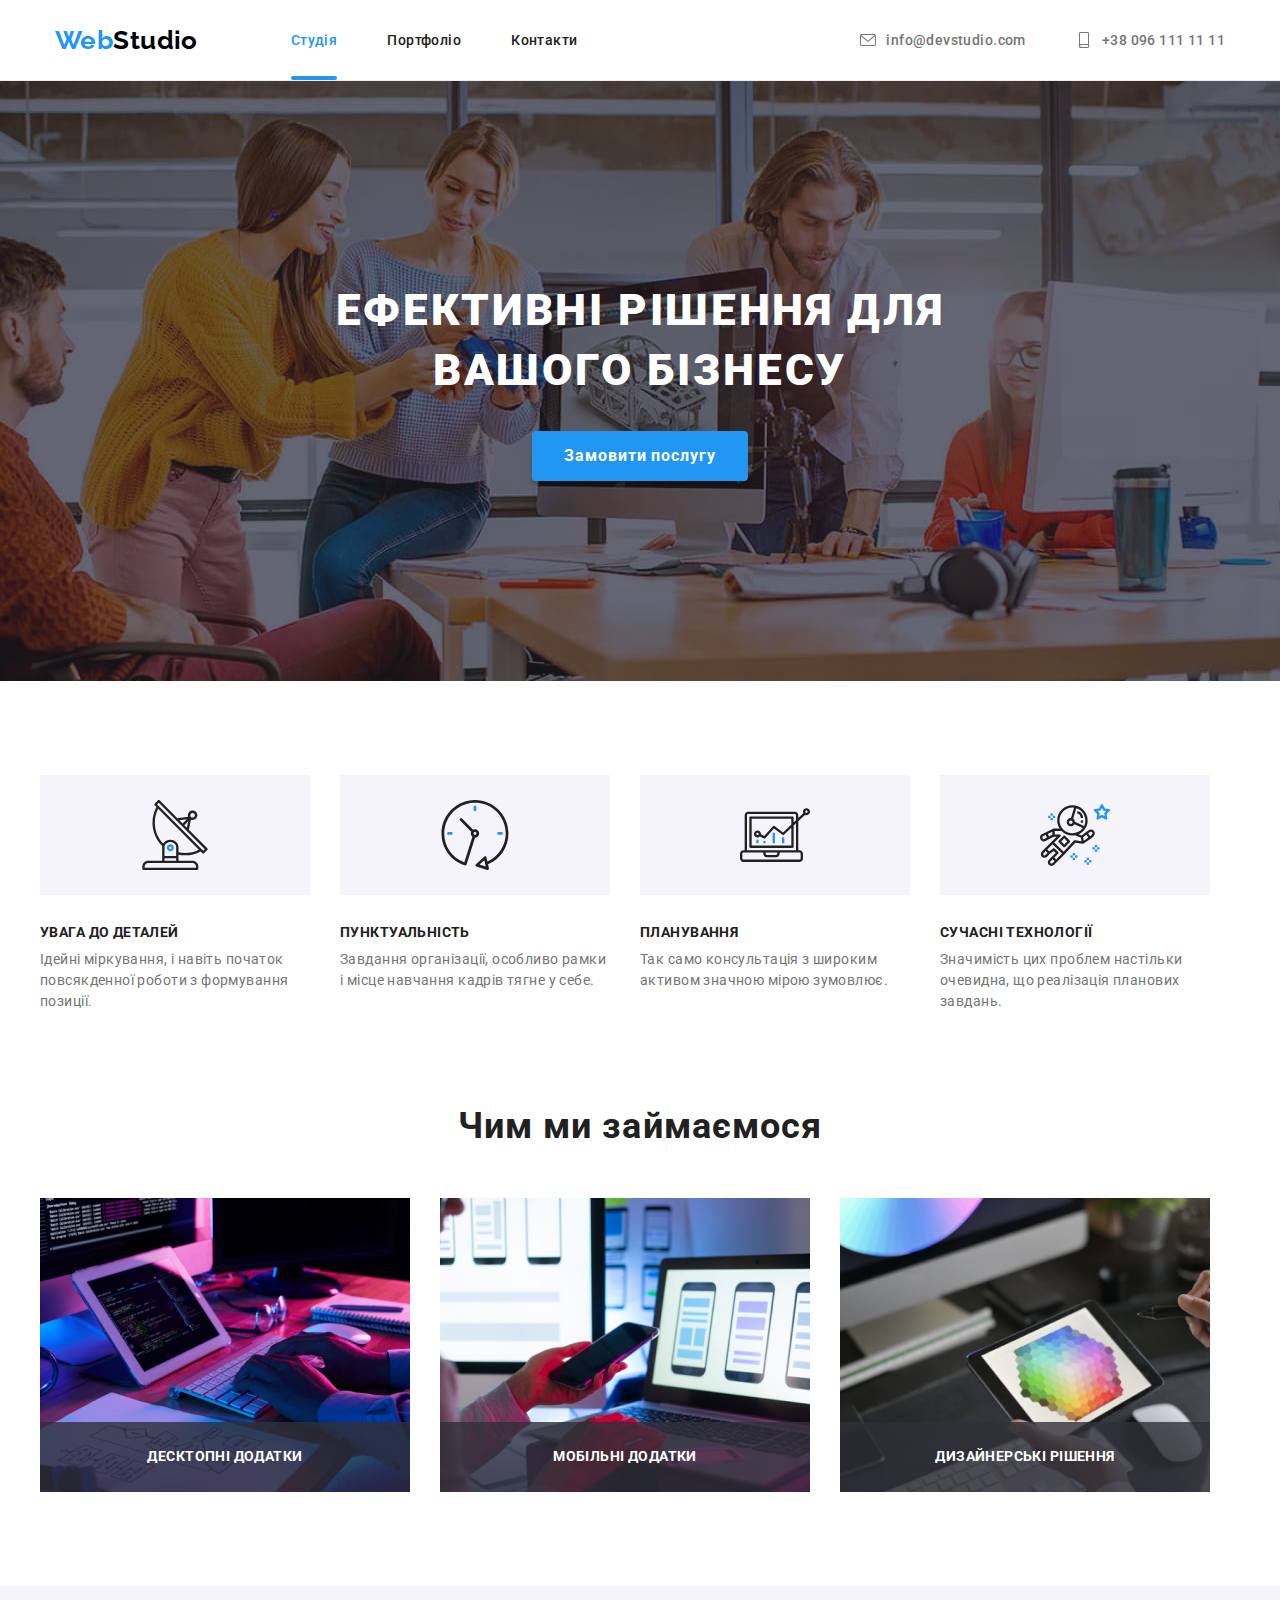
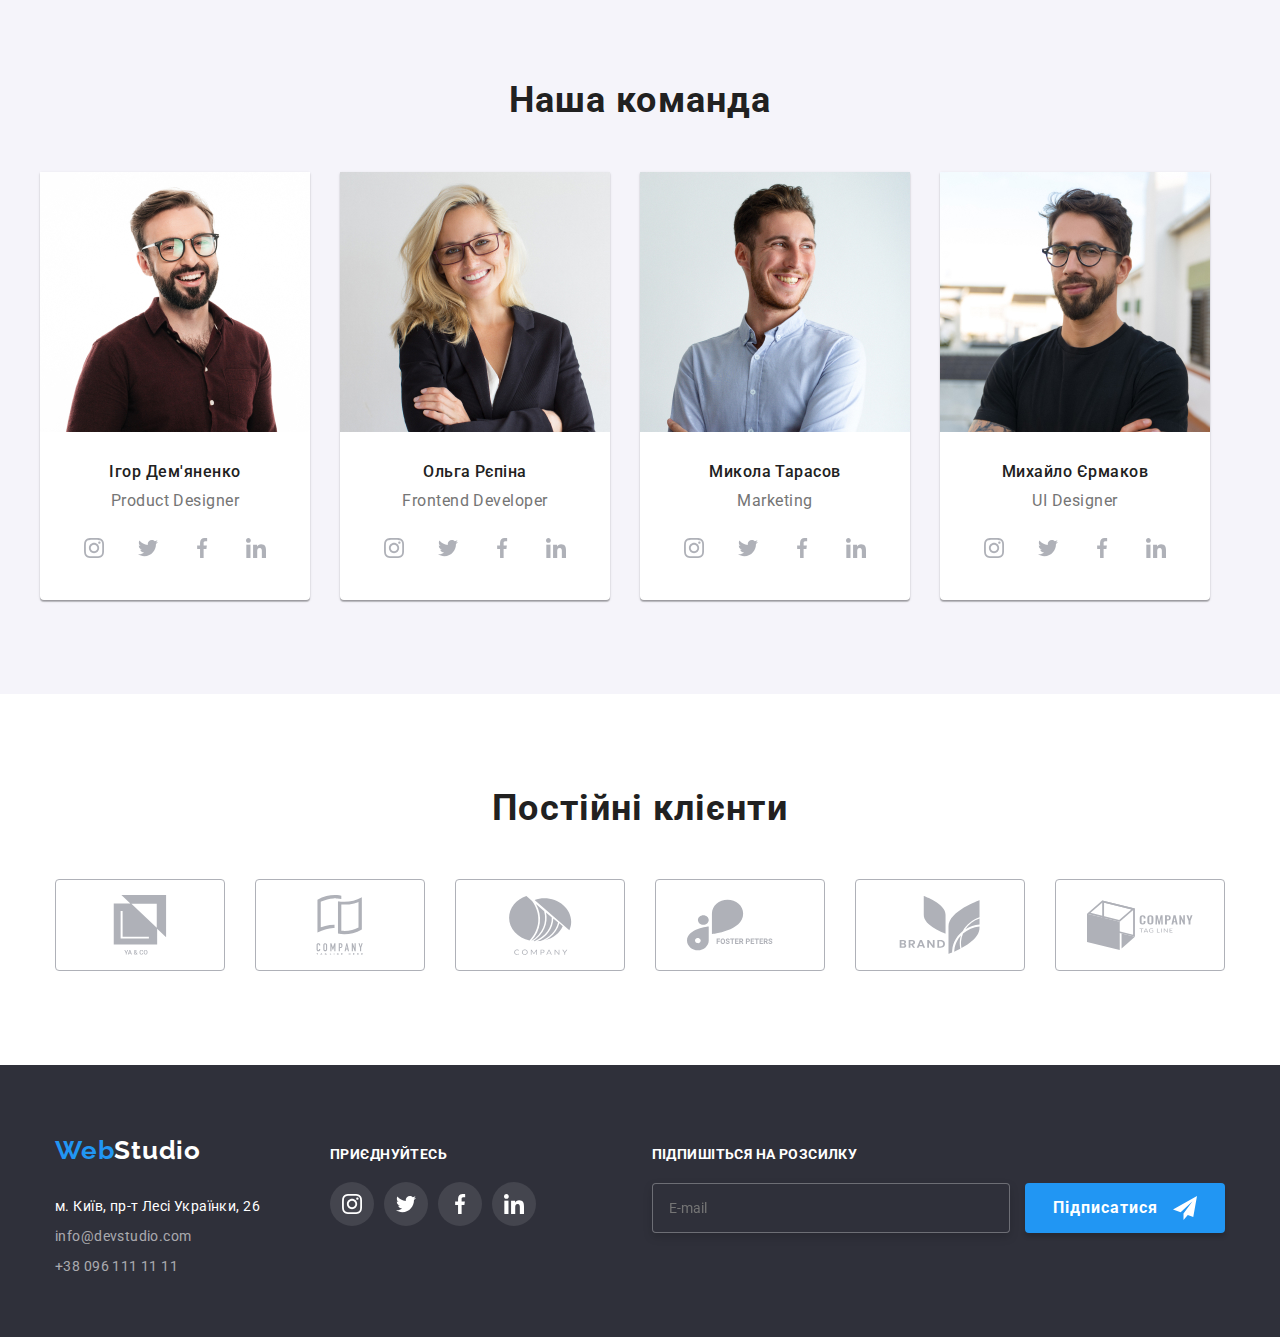
==== index.html @ 4674c3f7 "title for modal form is added" ====
<!DOCTYPE html>
<html lang="uk">
<head>
    <meta charset="UTF-8">
    <meta http-equiv="X-UA-Compatible" content="IE=edge">
    <meta name="viewport" content="width=device-width, initial-scale=1.0">
    <title>WebStudio home page</title>
    <link
        href="https://fonts.googleapis.com/css2?family=Raleway:wght@700&family=Roboto:wght@400;500;700;900&display=swap"
        rel="stylesheet">
    <link rel="stylesheet"
        href="https://cdnjs.cloudflare.com/ajax/libs/modern-normalize/1.0.0/modern-normalize.min.css">
    <link rel="stylesheet" href="./css/styles.css">
</head>

<body>
    <!-- Header section -->
    <header>
        <div class="container nav-main">
            <nav class="nav-main">
                <a href="./index.html" target="_self" class="header-logo-link"><span class="blue">Web</span>Studio</a>
                <ul class="lists nav-main">
                    <li class="header-list"><a href="./index.html" target="_self" class="header-link current">Студія</a></li>
                    <li class="header-list"><a href="./portfolio.html" target="_self" class="header-link">Портфоліо</a></li>
                    <li class="header-list"><a href="/" class="header-link">Контакти</a></li>
                </ul>
            </nav>
            <ul class="lists nav-main contacts">
                <li class="header-list">
                    <a href="mailto:info@devstudio.com" class="header-contact-link mail">
                        <svg class="icon-envelope" width="20" height="20">
                            <use href="./image/icons.svg#icon-envelope"></use>
                        </svg>
                        info@devstudio.com
                    </a>
                </li>
                <li class="header-list">
                    <a href="tel:+380961111111" class="header-contact-link tel">
                        <svg class="icon-phone" width="20" height="20">
                            <use href="./image/icons.svg#icon-smartphone"></use>
                        </svg>
                        +38 096 111 11 11
                    </a>
                </li>
            </ul>
        </div>
    </header>
        <!-- Main section -->
        <main>
            <!-- Hero section-->
            <section class="hero">
                <div class="hero-block container centered">
                    <h1 class="hero-title">Ефективні рішення для<br> вашого бізнесу</h1>
                    <button type="button" class="hero-button" data-modal-open>Замовити послугу</button>
                </div>
            </section>
            
            <!--Advantages section-->
            <section class="advantages section">
                <h2 class="visually-hidden">Переваги</h2> <!-- логічний заголовок -->
                <ul class="lists flexbox container">
                    <li class="adv-list">
                        <div class="adv-bg">
                            <svg class="icon" width="70" height="70">
                                <use href="./image/icons.svg#icon-antenna"></use>
                            </svg>
                        </div>
                        <h3 class="adv-title">УВАГА ДО ДЕТАЛЕЙ</h3>
                        <p class="adv-details">Ідейні міркування, і навіть початок повсякденної роботи з формування позиції.
                        </p>
                    </li>
                    <li class="adv-list">
                        <div class="adv-bg">
                            <svg class="icon" width="70" height="70">
                                <use href="./image/icons.svg#icon-clock"></use>
                            </svg>
                        </div>
                        <h3 class="adv-title">ПУНКТУАЛЬНІСТЬ</h3>
                        <p class="adv-details">Завдання організації, особливо рамки і місце навчання кадрів тягне у себе.</p>
                    </li>
                    <li class="adv-list">
                        <div class="adv-bg">
                            <svg class="icon" width="70" height="70">
                                <use href="./image/icons.svg#icon-diagram"></use>
                            </svg>
                        </div>
                        <h3 class="adv-title">ПЛАНУВАННЯ</h3>
                        <p class="adv-details">Так само консультація з широким активом значною мірою зумовлює.</p>
                    </li>
                    <li class="adv-list">
                        <div class="adv-bg">
                            <svg class="icon" width="70" height="70">
                                <use href="./image/icons.svg#icon-astronaut"></use>
                            </svg>
                        </div>
                        <h3 class="adv-title">СУЧАСНІ ТЕХНОЛОГІЇ</h3>
                        <p class="adv-details">Значимість цих проблем настільки очевидна, що реалізація планових завдань.
                        </p>
                    </li>
                </ul>
            </section>

            <!-- Wokring profiles -->
            <section class="working-block centered">
                <h2 class="topic">Чим ми займаємося</h2>
                <ul class="lists flexbox container">
                    <li class="item">
                        <div class="thumb">
                            <img src="./image/box1.jpg" alt="tablet" width="370">
                            <p>Десктопні додатки</p>
                        </div>
                    </li>
                    <li class="item">
                        <div class="thumb">
                            <img src="./image/box2.jpg" alt="mobile" width="370">
                            <p>Мобільні додатки</p>
                        </div>
                    </li>
                    <li class="item">
                        <div class="thumb">
                            <img src="./image/box3.jpg" alt="desktop" width="370">
                            <p>Дизайнерські рішення</p>
                        </div>
                    </li>
                </ul>
            </section>

            <!-- Team Section -->
            <section class="team-block section centered">
                <h2 class="topic">Наша команда</h2>

                <ul class="lists flexbox container">
                    <li class="item team">
                        <img src="./image/team-member1.jpg" alt="Ihor Demianenko profile" width="270">
                        <div class="details">
                            <h3 class="team-block-title">Ігор Дем'яненко</h3>
                            <p class="team-block-details">Product Designer</p>
                            <ul class="lists icons-social">
                                <li class="social-item">
                                    <a href="#" class="social-link">
                                        <svg class="social-logo" width="20" height="20">
                                            <use href="./image/icons.svg#icon-instagram"></use>
                                        </svg>
                                    </a>
                                </li>
                                <li class="social-item">
                                    <a href="" class="social-link">
                                        <svg class="social-logo" width="20" height="20">
                                            <use href="./image/icons.svg#icon-twitter"></use>
                                        </svg>
                                    </a>
                                </li>
                                <li class="social-item">
                                    <a href="" class="social-link">
                                        <svg class="social-logo" width="20" height="20">
                                            <use href="./image/icons.svg#icon-facebook"></use>
                                        </svg>
                                    </a>
                                </li>
                                <li class="social-item">
                                    <a href="" class="social-link">
                                        <svg class="social-logo" width="20" height="20">
                                            <use href="./image/icons.svg#icon-linkedin"></use>
                                        </svg>
                                    </a>
                                </li>
                            </ul>
                        </div>
                    </li>
                    <li class="item team">
                        <img src="./image/team-member2.jpg" alt="Olga Repina profile" width="270">
                        <div class="details">
                            <h3 class="team-block-title">Ольга Рєпіна</h3>
                            <p class="team-block-details">Frontend Developer</p>
                            <ul class="lists icons-social">
                                <li class="social-item">
                                    <a href="#" class="social-link">
                                        <svg class="social-logo" width="20" height="20">
                                            <use href="./image/icons.svg#icon-instagram"></use>
                                        </svg>
                                    </a>
                                </li>
                                <li class="social-item">
                                    <a href="" class="social-link">
                                        <svg class="social-logo" width="20" height="20">
                                            <use href="./image/icons.svg#icon-twitter"></use>
                                        </svg>
                                    </a>
                                </li>
                                <li class="social-item">
                                    <a href="" class="social-link">
                                        <svg class="social-logo" width="20" height="20">
                                            <use href="./image/icons.svg#icon-facebook"></use>
                                        </svg>
                                    </a>
                                </li>
                                <li class="social-item">
                                    <a href="" class="social-link">
                                        <svg class="social-logo" width="20" height="20">
                                            <use href="./image/icons.svg#icon-linkedin"></use>
                                        </svg>
                                    </a>
                                </li>
                            </ul>
                        </div>
                    </li>
                    <li class="item team">
                        <img src="./image/team-member3.jpg" alt="Mykola Tarasov profile" width="270">
                        <div class="details">
                            <h3 class="team-block-title">Микола Тарасов</h3>
                            <p class="team-block-details">Marketing</p>
                            <ul class="lists icons-social">
                                <li class="social-item">
                                    <a href="#" class="social-link">
                                        <svg class="social-logo" width="20" height="20">
                                            <use href="./image/icons.svg#icon-instagram"></use>
                                        </svg>
                                    </a>
                                </li>
                                <li class="social-item">
                                    <a href="" class="social-link">
                                        <svg class="social-logo" width="20" height="20">
                                            <use href="./image/icons.svg#icon-twitter"></use>
                                        </svg>
                                    </a>
                                </li>
                                <li class="social-item">
                                    <a href="" class="social-link">
                                        <svg class="social-logo" width="20" height="20">
                                            <use href="./image/icons.svg#icon-facebook"></use>
                                        </svg>
                                    </a>
                                </li>
                                <li class="social-item">
                                    <a href="" class="social-link">
                                        <svg class="social-logo" width="20" height="20">
                                            <use href="./image/icons.svg#icon-linkedin"></use>
                                        </svg>
                                    </a>
                                </li>
                            </ul>
                        </div>
                    </li>
                    <li class="item team">
                        <img src="./image/team-member4.jpg" alt="Nykhaylo Ermakov profile" width="270">
                        <div class="details">
                            <h3 class="team-block-title">Михайло Єрмаков</h3>
                            <p class="team-block-details">UI Designer</p>
                            <ul class="lists icons-social">
                                <li class="social-item">
                                    <a href="#" class="social-link">
                                        <svg class="social-logo" width="20" height="20">
                                            <use href="./image/icons.svg#icon-instagram"></use>
                                        </svg>
                                    </a>
                                </li>
                                <li class="social-item">
                                    <a href="" class="social-link">
                                        <svg class="social-logo" width="20" height="20">
                                            <use href="./image/icons.svg#icon-twitter"></use>
                                        </svg>
                                    </a>
                                </li>
                                <li class="social-item">
                                    <a href="" class="social-link">
                                        <svg class="social-logo" width="20" height="20">
                                            <use href="./image/icons.svg#icon-facebook"></use>
                                        </svg>
                                    </a>
                                </li>
                                <li class="social-item">
                                    <a href="" class="social-link">
                                        <svg class="social-logo" width="20" height="20">
                                            <use href="./image/icons.svg#icon-linkedin"></use>
                                        </svg>
                                    </a>
                                </li>
                            </ul>
                        </div>
                    </li>
                </ul>
            </section>
            <!-- Works section -->
            <section class="works centered section">
                <div class="container">
                    <h2 class="topic">Постійні клієнти</h2>
                    <ul class="lists flexbox">
                        <li class="works-item">
                            <a href="" class="works-link">
                                <svg class="company-logo" width="106" height="60">
                                    <use href="./image/icons.svg#icon-group"></use>
                                </svg>
                            </a>
                        </li>
                        <li class="works-item">
                            <a href="" class="works-link">
                                <svg class="company-logo" width="106" height="60">
                                    <use href="./image/icons.svg#icon-group1"></use>
                                </svg>
                            </a>
                        </li>
                        <li class="works-item">
                            <a href="" class="works-link">
                                <svg class="company-logo" width="106" height="60">
                                    <use href="./image/icons.svg#icon-group2"></use>
                                </svg>
                            </a>
                        </li>
                        <li class="works-item">
                            <a href="" class="works-link">
                                <svg class="company-logo" width="106" height="60">
                                    <use href="./image/icons.svg#icon-group3"></use>
                                </svg>
                            </a>
                        </li>
                        <li class="works-item">
                            <a href="" class="works-link">
                                <svg class="company-logo" width="106" height="60">
                                    <use href="./image/icons.svg#icon-group4"></use>
                                </svg>
                            </a>
                        </li>
                        <li class="works-item">
                            <a href="" class="works-link">
                                <svg class="company-logo" width="106" height="60">
                                    <use href="./image/icons.svg#icon-group5"></use>
                                </svg>
                            </a>
                        </li>
                    </ul>
                </div>
            </section>
        </main>
    <!-- Footer Section -->
    <footer class="footer">
        <div class="footer-all flexbox container">
            <div class="footer-block">
                <a href="./index.html" target="_self" class="footer-logo-link"><span class="blue">Web</span>Studio</a>
                <address>
                    <p class="company-address">м. Київ, пр-т Лесі Українки, 26</p>
                    <ul class="footer-lists">
                        <li class="footer-contact-list"><a href="mailto:info@devstudio.com"
                                class="footer-contact-link">info@devstudio.com</a></li>
                        <li class="footer-contact-list"><a href="tel:+380961111111" class="footer-contact-link">+38 096 111
                                11 11</a>
                        </li>
                    </ul>
                </address>
            </div>
            <div class="join">
                <p class="join-us">Приєднуйтесь</p>
                <ul class="join-us-list icons-social">
                    <li class="social-item">
                        <a href="#" class="social-link">
                            <svg class="join-us-logo" width="20" height="20">
                                <use href="./image/icons.svg#icon-instagram"></use>
                            </svg>
                        </a>
                    </li>
                    <li class="social-item">
                        <a href="" class="social-link">
                            <svg class="join-us-logo" width="20" height="20">
                                <use href="./image/icons.svg#icon-twitter"></use>
                            </svg>
                        </a>
                    </li>
                    <li class="social-item">
                        <a href="" class="social-link">
                            <svg class="join-us-logo" width="20" height="20">
                                <use href="./image/icons.svg#icon-facebook"></use>
                            </svg>
                        </a>
                    </li>
                    <li class="social-item">
                        <a href="" class="social-link">
                            <svg class="join-us-logo" width="20" height="20">
                                <use href="./image/icons.svg#icon-linkedin"></use>
                            </svg>
                        </a>
                    </li>
                </ul>
            </div>
            <div class="subscribe">
                <form>
                    <label for="email" class="subscribe-title">Підпишіться на розсилку</label>
                    <input type="email" name="email" id="email" placeholder="E-mail">
                    <button class="subscribe-button" type="submit">
                        Підписатися
                        <svg height="24" width="24">
                            <use href="./image/icons.svg#icon-send"></use>
                        </svg>
                    </button>
                </form>
            </div>
        </div>
    </footer>
    <div class="backdrop is-hidden" data-modal>
        <div class="modal">
            <button class="modal-close" data-modal-close>
                <svg width="11" height="11">
                    <use href="./image/icons.svg#icon-close"></use>
                </svg>
            </button>
            <div class="modal-content">
                <b>Залиште свої дані, ми вам передзвонимо</b>   
                <form class="modal-form">
                    <div class="contacts-field">
                        <label class="label-field" for="name">Ім'я</label>
                        <input class="contacts-input" type="text" name="name" id="name">
                        <svg class="contacts-icon" width="12" height="12">
                            <use href="./image/icons.svg#icon-person"></use>
                        </svg>
                    </div>
                    <div class="contacts-field">
                        <label class="label-field" for="tel">Телефон</label>
                        <input class="contacts-input" type="tel" name="tel" id="tel">
                        <svg class="contacts-icon" width="13" height="13">
                            <use href="./image/icons.svg#icon-tel"></use>
                        </svg>
                    </div>
                    <div class="contacts-field">
                        <label class="label-field" for="e-mail">E-mail</label>
                        <input class="contacts-input" type="email" name="email" id="e-mail">
                        <svg class="contacts-icon" width="15" height="12">
                            <use href="./image/icons.svg#icon-email"></use>
                        </svg>
                    </div>
                    <label for="textfield">Коментар</label>
                    <textarea class="for-comments" name="contacts" id="textfield" rows="5" placeholder="Введіть текст"></textarea>
                    
                    <div class="policy">
                        <label class="checkbox">
                            <input class="policy-checkbox" type="checkbox" name="contacts">
                            <span class="check-box"></span>
                            Погоджуюся з розсилкою та приймаю <a href="#"> Умови договору</a>
                        </label>
                    </div>
                    
                    <button type="submit" class="send-button">Відправити</button>
                </form>
            </div>
        </div>
    </div>
    <script src="./js/modal.js"></script>
</body>
</html>
---- css/styles.css ----
/* * {
    margin:0;
    padding: 0;
} */

:root{
    --color-white: #fff;
    --color-blue: #2196F3;
    --color-2121: #212121;
    --color-7575: #757575;
    --color-f5f5: #F5F5F5;
    --color-f5f4: #F5F4FA;
    --color-darkfooter: #2F303A;
    --color-black: #000;
    --color-button-active: #188CE8;
}

.visually-hidden {
    position: absolute;
    white-space: nowrap;
    width: 1px;
    height: 1px;
    overflow: hidden;
    border: 0;
    padding: 0;
    clip: rect(0 0 0 0);
    clip-path: inset(50%);
    margin: -1px;
}   

h1,h2,h3,h4,h5,h6, p, ul{
    margin:0;
    padding: 0;
}

body{
    /* font-family: 'Raleway', sans-serif; */
    font-family: 'Roboto', sans-serif;
    font-size: 14px;
    letter-spacing: 0.03em;
    background-color: var(--color-white);
    color: var(--color-2121);
}

/* start header styles */

header{
    border-bottom: 1px solid #ECECEC;
}

.flexbox {
    display: flex;
}

.centered{
    text-align: center;
}

.container{
    width: 1200px;
    padding-left: 15px;
    padding-right: 15px;
    margin-left: auto;
    margin-right: auto;
}

.logo{
    vertical-align: middle;
}

.nav-main {
    display: flex;
    align-items: center;
}

.header-logo-link{
    padding: 13px 0;
    text-decoration: none;
    color: var(--color-black);
    font-family: 'Raleway';
    font-style: normal;
    font-weight: 700;
    font-size: 26px;
    line-height: 1.9375;
    margin-right: 93px;;
}

.blue{
    color: var(--color-blue);
}

.lists {
    list-style: none;
    padding: 0;
}

.lists.nav-main{
    display: flex;
    margin-top: 0;
    margin-bottom: 0;
}

.header-lists{
    font-weight: 500;
}

.header-list:not(:last-child){
    margin-right: 50px;
}

.header-contact-link.mail,
.header-contact-link.tel {
    display: inline-flex;
}   

.icon-phone, .icon-envelope {
    width: 16px;
    height: 16px;
    margin-right: 10px;
    fill: var(--color-7575);
}

.icon-phone:hover, .icon-envelope:hover{
    fill: var(--color-button-active);
}

/* end of test block */ 



.contacts {
    margin-left: auto;
}

.header-link{
    position: relative;
    display: inline-block;
    font-weight: 500;
    text-decoration: none;
    color: var(--color-2121);
    padding: 32px 0;
    transition: color 250ms cubic-bezier(0.4, 0, 0.2, 1);
}

.current{
    color: var(--color-blue);
}

.header-link.current::after{
    position: absolute;
    content: '';
    bottom: 0;
    left: 0;
    width: 100%;
    height: 4px;
    border-radius: 2px;
    background-color: #2196F3;
}

.header-link:hover,
.header-link:focus{
    color: var(--color-blue);
}

.header-contact-link{
    text-decoration: none;
    color: var(--color-7575);
    font-weight: 500;
    padding: 32px 0;
    transition: color 250ms cubic-bezier(0.4, 0, 0.2, 1);
}

.header-contact-link svg{
    transition: fill 250ms cubic-bezier(0.4, 0, 0.2, 1);
}

.header-contact-link:hover,
.header-contact-link:focus {
    color: var(--color-blue);
}

.header-contact-link:hover .icon-envelope, 
.header-contact-link:hover .icon-phone,
.header-contact-link:focus .icon-envelope,
.header-contact-link:focus .icon-phone{
    fill: var(--color-button-active);    
}

/* start hero styles */

.section{
    padding: 94px 0;
}

.hero{
    max-width: 1600px;
    height: 600px;
    background-image: linear-gradient(to right, rgba(47, 48, 58, 0.4), rgba(47, 48, 58, 0.4)), url(../image/bgImg.jpg);
    background-repeat: no-repeat;
    background-size: cover;
    background-position: center;
    margin-left: auto;
    margin-right: auto;
    background-color: var(--color-darkfooter);
    padding: 200px 0;
}

.hero-block{
}

.hero-title{
    font-style: normal;
    font-weight: 900;
    font-size: 44px;
    line-height: 1.36;
    letter-spacing: 0.06em;
    text-transform: uppercase;
    color: var(--color-white);
    margin-bottom: 30px;
}

.hero-button{
    background: var(--color-blue);
    padding: 10px 32px;
    font-weight: 700;
    font-size: 16px;
    line-height: 1.875;
    letter-spacing: 0.06em;
    color:var(--color-white);
    box-shadow: 0px 4px 4px rgba(0, 0, 0, 0.15);
    border-radius: 4px;
    border: none;
    transition: background 250ms cubic-bezier(0.4, 0, 0.2, 1), 
                color 250ms cubic-bezier(0.4, 0, 0.2, 1);
}

.hero-button:hover, 
.hero-button:focus{
    cursor: pointer;
    color: var(--color-white);
    background: var(--color-button-active);
}

/* backdrop style */

.backdrop{
    position: fixed;
    top:0;
    left: 0;
    width: 100%;
    height: 100%;
    background-color: rgba(0,0,0, 0.2);
    opacity: 1;
    scale: 1;
    transition: opacity 500ms ease, scale 500ms ease;
}

.backdrop.is-hidden{
    opacity: 0;
    scale: 0.2;
    pointer-events: none;
}

.modal{
    position: absolute;
    top: 50%;
    left: 50%;
    transform:translate(-50%, -50%);
    min-width: 525px;
    background-color: var(--color-white);
    box-shadow: 0px 1px 3px rgba(0, 0, 0, 0.12), 0px 1px 1px rgba(0, 0, 0, 0.14), 0px 2px 1px rgba(0, 0, 0, 0.2);
    border-radius: 4px;
}

.modal-close{
    position: absolute;
    right: 8px;
    top: 8px;
    width: 30px;
    height: 30px;
    border-radius: 50%;
    border: 1px solid rgba(0, 0, 0, 0.1);
    color: var(--color-black);
    background-color: transparent;
    cursor: pointer;
}

.modal-close svg{
    vertical-align:middle;
    fill: var(--color-black);
    transition: fill 250ms cubic-bezier(0.4, 0, 0.2, 1);
}

.modal-close:hover svg{
    fill: var(--color-blue);
}

.modal-content{
    padding: 40px;
}

.modal-content b{
    display: block;
    font-weight: 700;
    font-size: 20px;
    line-height: 1.15;
    text-align: center;
    letter-spacing: 0.03em; 
    color: #212121;
    margin-bottom: 12px;
}

.modal-content .label-field{
    font-weight: 400;
    font-size: 12px;
    line-height: 1.17;
    letter-spacing: 0.01em;
    color: #757575;
}

.contacts-field {
    position: relative;
    display: flex;
    flex-direction: column;
    margin-top: 4px;
    margin-bottom: 10px;
}

.backdrop .contacts-input{
    height: 40px;
    border: 1px solid rgba(33, 33, 33, 0.2);
    border-radius: 4px;
    padding-left: 41px;
    margin-top: 4px;
    transition: border 250ms cubic-bezier(0.4, 0, 0.2, 1);
}

.contacts-icon{
    position: absolute;
    width: 18px;
    height: 18px;
    bottom: 11px;
    left: 15px;
    transition: fill 250ms cubic-bezier(0.4, 0, 0.2, 1);
}

.contacts-input:hover, .contacts-input:focus{
    border: 1px solid var(--color-blue);
    cursor: pointer;
}


.contacts-input:hover + .contacts-icon, .contacts-input:focus + .contacts-icon {
    fill: var(--color-blue);
}

.backdrop .for-comments{
    resize: none;
    margin-top: 4px;
    height: 120px;
    border: 1px solid rgba(33, 33, 33, 0.2);
    border-radius: 4px;
    padding: 12px 16px;
    font-weight: 400;
    transition: border 250ms cubic-bezier(0.4, 0, 0.2, 1);
}

.backdrop .for-comments:hover, .backdrop .for-comments:focus{
    border: 1px solid #2196F3;
}

.backdrop .for-comments::placeholder{
    font-size: 12px;
    line-height: 1.17;
    letter-spacing: 0.01em;
    color: rgba(117, 117, 117, 0.5);
}


.modal-form {
    display: flex;
    flex-direction: column;
}

.policy{
    display: flex;
    margin-top: 20px;
    margin-bottom: 30px;
    justify-content: center;
    align-items: center;
}

.policy-checkbox{
    position: absolute;
    width: 1px;
    height: 1px;
    overflow: hidden;
    border: 0;
    padding: 0;
    clip: rect(0 0 0 0);
}

.checkbox {
    display: flex;
    align-items: center;
    padding-left: 32px;
    color: #757575;
}

.checkbox:hover, .checkbox:hover .check-box{
    cursor: pointer;
}

.checkbox:hover .check-box{
    border: 1.5px solid var(--color-blue);
}

.policy .checkbox a {
    font-weight: 400;
    font-size: 14px;
    line-height: 24px;
    letter-spacing: 0.03em;
    text-decoration-line: underline;
    color: #2196F3;
}

.check-box {
    position: absolute;
    width: 16px;
    height: 15px;
    border: 1.5px solid #000000;
    border-radius: 2px;
    margin-left: -28px;
    transition: border 250ms cubic-bezier(0.4, 0, 0.2, 1);
}

.check-box + a{
    padding-left: 5px;
}

.policy-checkbox:checked + .check-box{
    background-image: url(../image/icon-checked-blue.svg);
    background-size: contain;
    background-color: var(--color-blue);
}

.send-button{
    width: 200px;
    height: 50px;
    background: #2196F3;
    box-shadow: 0px 4px 4px rgba(0, 0, 0, 0.15);
    border: none;
    border-radius: 4px;
    font-weight: 700;
    font-size: 16px;
    line-height: 30px;
    letter-spacing: 0.06em;
    color: #FFFFFF;
    margin-left: auto;
    margin-right: auto;
    transition-property: background, 'box-shadow';
    transition-duration: 250ms;
    transition-timing-function: cubic-bezier(0.4, 0, 0.2, 1);
}

.send-button:hover{
    background: #188CE8;
    box-shadow: 0px 4px 4px rgba(0, 0, 0, 0.15);
    cursor: pointer;
}


/* start advantages(adv) styles */

.advantages{
}

.adv-bg{
    display:flex;
    height: 120px;
    margin-bottom: 30px;
    background-color: var(--color-f5f4);
    justify-content: center;
    align-items: center;
}

.icon {
    
}

.adv-list{
    width: 270px;    
    list-style: none;
    width: calc(100%-90px)/4;
}

.adv-list:not(:last-child){
    margin-right: 30px;
}

.adv-title{
    font-size: inherit;
    font-weight: 700;
    line-height: 1;
    letter-spacing: 0.03em;
    text-transform: uppercase;
    color: var(--color-2121);
    margin: 0;
    margin-bottom: 10px;
    padding: 0;
}

.adv-details{
    font-size: 14px;
    line-height: 1.5;
    letter-spacing: 0.03em;
    color: var(--color-7575);
}

/* start working styles */ 
.working-block{
    padding-bottom: 94px;
}

.working-block .topic{
    padding-bottom: 50px;
}

.thumb{
    position: relative;
}

.thumb p{
    display: inline-flex;
    position: absolute;
    justify-content: center;
    align-items: center;
    bottom: 0;
    left: 0;
    height: 70px;
    width: 100%;
    font-weight: 700;
    font-size: 14px;
    line-height: 1.14;
    text-align: center;
    letter-spacing: 0.03em;
    text-transform: uppercase;
    color: #FFFFFF;
    background-color:rgba(47, 48, 58, 0.8);
    opacity: 1;
}

.working-block .lists img{
    display: block;
}



.topic{
    font-weight: 700;
    font-size: 36px;
    line-height: 1.16;
    letter-spacing: 0.03em;
    color: var(--color-2121);
}

.lists .item:not(:last-child) {
    margin-right: 30px;
}

/* start team styles */

.team-block{
    background-color:var(--color-f5f4);
    padding-bottom: 94px;
}

.team-block .topic{
    margin-bottom: 50px;
}

.team-block .lists img{
    display: block;
}

.lists .item.team{
    background-color: var(--color-white);
    box-shadow: 0px 1px 3px rgba(0, 0, 0, 0.12), 0px 1px 1px rgba(0, 0, 0, 0.14), 0px 2px 1px rgba(0, 0, 0, 0.2);
    border-radius: 0px 0px 4px 4px;
}


.team.item .details{
    padding: 30px 0;
}

.icons-social{
    display: flex;
}

.lists.icons-social{
    display: flex;
    justify-content: center;
    align-items: center;
    margin-top: 16px;
}

.social-link{
    display: flex;
    justify-content: center;
    align-items: center;
    height: 44px;
    width: 44px;
    border-radius: 50%;
    transition: background 250ms cubic-bezier(0.4, 0, 0.2, 1);
}

.social-link svg{
    fill: #AFB1B8;
    transition: fill 250ms cubic-bezier(0.4, 0, 0.2, 1)
}

.social-link:hover, .social-link:focus{
    background: var(--color-button-active);
    
}

.social-link:hover .social-logo,
.social-link:focus .social-logo{
    fill: var(--color-white);
}

.social-item:not(:last-child) {
    margin-right: 10px;
}

.social-logo{
    fill: #afb1b8;
}

.details .team-block-title{
    margin-bottom: 10px;
}

.team-block-title{
    font-weight: 500;
    font-size: 16px;
    line-height: 1.1875;
    letter-spacing: 0.03em;
    color: var(--color-2121);
}

.team-block-details{
    font-size: 16px;
    line-height: 1.1875;
    letter-spacing: 0.03em;
    color:var(--color-7575);
}

/* works section styles */ 

.works .topic {
    margin-bottom: 50px;
}

.works-item{
}

.works-item:not(:last-child){
    margin-right: 30px;
}

.works-link{
    transition: border 250ms cubic-bezier(0.4, 0, 0.2, 1);
}

.works-link svg{
    transition: fill 250ms cubic-bezier(0.4, 0, 0.2, 1);
}

.works-link:hover, .works-link:focus {
    border: 1px solid var(--color-button-active);
}

.works-link:hover .company-logo,
.works-link:focus .company-logo {
    fill: var(--color-button-active);
}

.works-link{
    display: flex;
    justify-content: center;
    align-items: center;
    height: 92px;
    width: 170px;
    border: 1px solid #AFB1B8;
    border-radius: 4px;
}

.company-logo{
    fill: #AFB1B8;
}

/* start footer styles */

footer{
    padding: 60px 0;
    background-color: var(--color-darkfooter);
}
.footer.flexbox{
    margin-left: auto;
}

.footer-all{
    align-items: baseline;
}

.footer-block{
    margin-right: 70px;
}

.footer-logo-link{
    color: var(--color-white);
    font-family: 'Raleway';
    font-style: normal;
    font-weight: 700;
    font-size: 26px;
    line-height: 1.9375;
    letter-spacing: 0.03em;
    text-decoration: none;
}

address {
    margin-top: 20px;
}

.company-address{
    color: var(--color-white);
    font-style: normal;
    line-height: 1.5;
    margin-bottom: 9px;
}

.footer-contact-list{
    list-style: none;
    font-style: normal;
    margin-bottom: 9px;
}

.footer-contact-list:last-child {
    margin-bottom: 0;
}

.footer-contact-link{
    display: inline-block;
    text-decoration: none;
    color: rgba(255, 255, 255, 0.6);
    font-size: 14px;
    line-height: 1.5;
    letter-spacing: 0.03em;
}

.join{

}

.join-us{
    font-weight: 700;
    font-size: 14px;
    line-height: 16px;
    letter-spacing: 0.03em;
    text-transform: uppercase;
    color: #FFFFFF;
    margin-bottom: 20px;
}

.join-us-list{
    list-style: none;
}

.join-us-list .social-link{
    background-color:rgba(255, 255, 255, 0.1); 
    border-radius: 50%;
}

.join-us-list .social-link:hover,
.join-us-list .social-link:focus{
    background-color: var(--color-blue);
}

.social-link .join-us-logo{
    fill: var(--color-white);
}

.subscribe{
    margin-left: auto;
}

.subscribe-title{
    display: block;
    font-weight: 700;
    font-size: 14px;
    line-height: 1.14;
    letter-spacing: 0.03em;
    text-transform: uppercase;
    color: #FFFFFF; 
    margin-bottom: 20px;
}

.subscribe input{
    display: inline-block;
    width: 358px;
    height: 50px;
    padding: 15px 16px;
    background-color: var(--color-darkfooter);
    border: 1px solid rgba(255, 255, 255, 0.3);
    filter: drop-shadow(0px 4px 4px rgba(0, 0, 0, 0.15));
    border-radius: 4px;
    color: white;
}

.subscribe::placeholder{
    font-style: normal;
    font-weight: 400;
    font-size: 16px;
    line-height: 20px;

    letter-spacing: 0.03em;
    color: rgba(255, 255, 255, 0.6);
}

.subscribe-button{
    display: inline-flex;
    width: 200px;
    color: #fff;
    background: #2196F3;
    box-shadow: 0px 4px 4px rgba(0, 0, 0, 0.15);
    border: none;
    border-radius: 4px;
    margin-left: 12px;
    font-weight: 700;
    font-size: 16px;
    line-height: 30px;
    letter-spacing: 0.06em;
    justify-content: space-between;
    align-items: center;
    padding: 10px 28px;
    cursor: pointer;
}

/* portfolio styles page */

.main-lists{
    display: flex;
    justify-content: center;
    list-style: none;
    margin-bottom: 50px;
} 
.product-item{
    margin-right: 8px;
}

.product-item:last-child{
    margin-right: 0;
}

.folio-button{
    font-family: inherit;
    cursor: pointer;
    padding: 6px 22px;
    background: var(--color-f5f4);
    border-radius: 4px;
    border: none;
    font-weight: 500;
    font-size: 16px;
    line-height: 1.625;
    letter-spacing: 0.03em;
    transition-property: color, background, box-shadow;
    transition-duration: 250ms;
    transition-timing-function: cubic-bezier(0.4, 0, 0.2, 1);
}

.folio-button:hover,
.folio-button:focus{
    background: var(--color-blue);
    box-shadow: 0px 3px 1px rgba(0, 0, 0, 0.1), 
                0px 1px 2px rgba(0, 0, 0, 0.08), 
                0px 2px 2px rgba(0, 0, 0, 0.12);
    color: var(--color-white);
}

/* start products styles */

.product-lists{
    width: 1200px;
    display: flex;
    list-style: none;
    flex-wrap: wrap;
}

.product-list-wrap{
}

.product-list{
    margin-right: 30px;
    margin-bottom: 30px;
}

.product-list:nth-child(3n){
    margin-right: 0;
}

.product-list:nth-last-child(-n+3) {
    margin-bottom: 0;
}

.product-link{
    text-decoration: none;
    transition: box-shadow 250ms ease;
}

.product-thumb{
    position: relative;
    overflow: hidden;
}

.overlay{
    position: absolute;
    top: 0;
    left: 0;
    content: '';
    width: 100%;
    height: 100%;
    background-color: rgba(33, 150, 243, 0.9);
    transform: translateY(100%);
    transition: transform 250ms ease;
}

.product-link:hover .product-thumb .overlay{
    transform: translateY(0%);
}

.overlay p{
    display: flex;
    justify-content: center;
    align-items: center;
    height: 100%; 
    padding: 0 23px;
    font-weight: 400;
    font-size: 18px;
    line-height: 1.55;
    letter-spacing: 0.03em;
    color: #FFFFFF;
}


.product-thumb img{
    display: block;
}


.product-link .details{
    display: block;
    padding: 20px 24px;
    border: 1px solid #EEEEEE;
}

.product-link:hover,
.product-link:focus {
    display: inline-block;
    box-shadow: 0px 1px 1px rgba(0, 0, 0, 0.12),
        0px 4px 4px rgba(0, 0, 0, 0.06),
        1px 4px 6px rgba(0, 0, 0, 0.16);
}

.product-name{
    font-weight: 700;
    font-size: 18px;
    line-height: 2.25;
    letter-spacing: 0.06em;
    color: var(--color-2121);
    text-decoration: none;
}

.product-type{
    font-size: 16px;
    line-height: 1.875;
    letter-spacing: 0.03em;
    color: var(--color-7575);
    text-decoration: none;
}
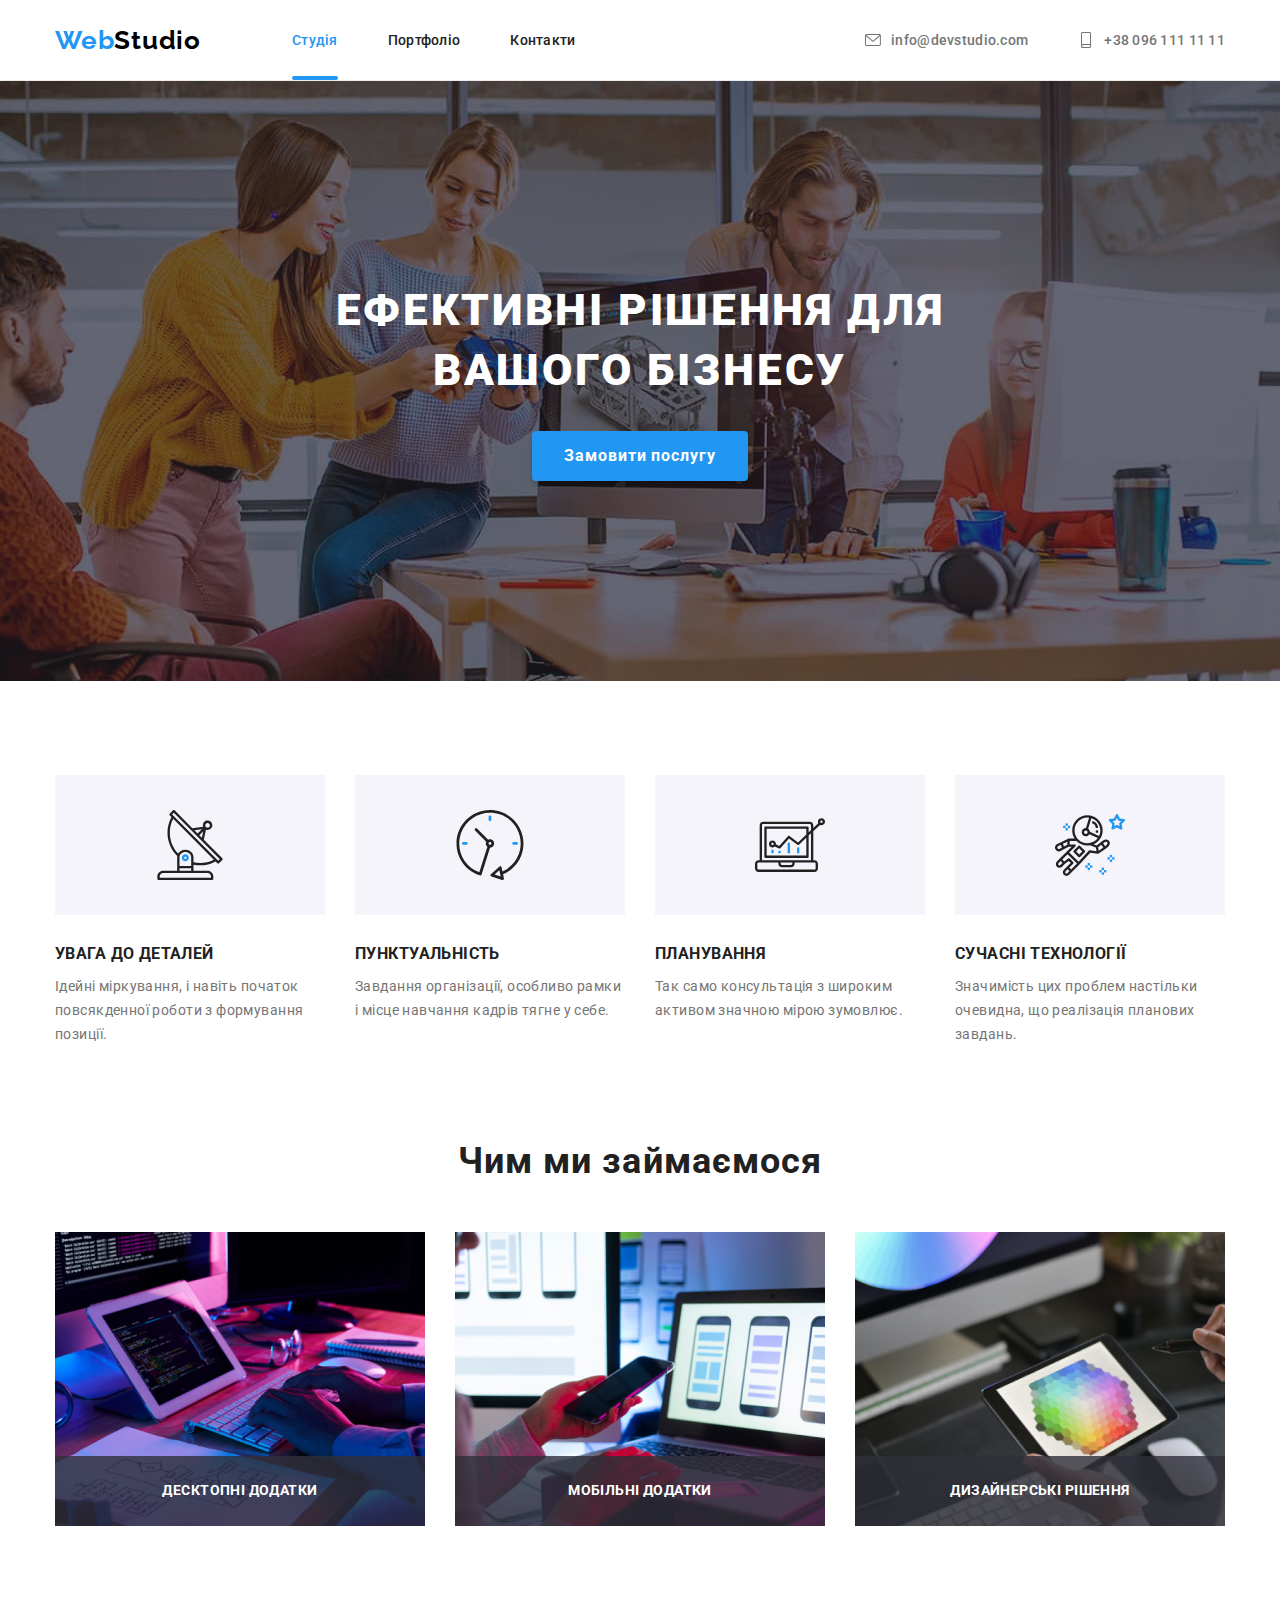
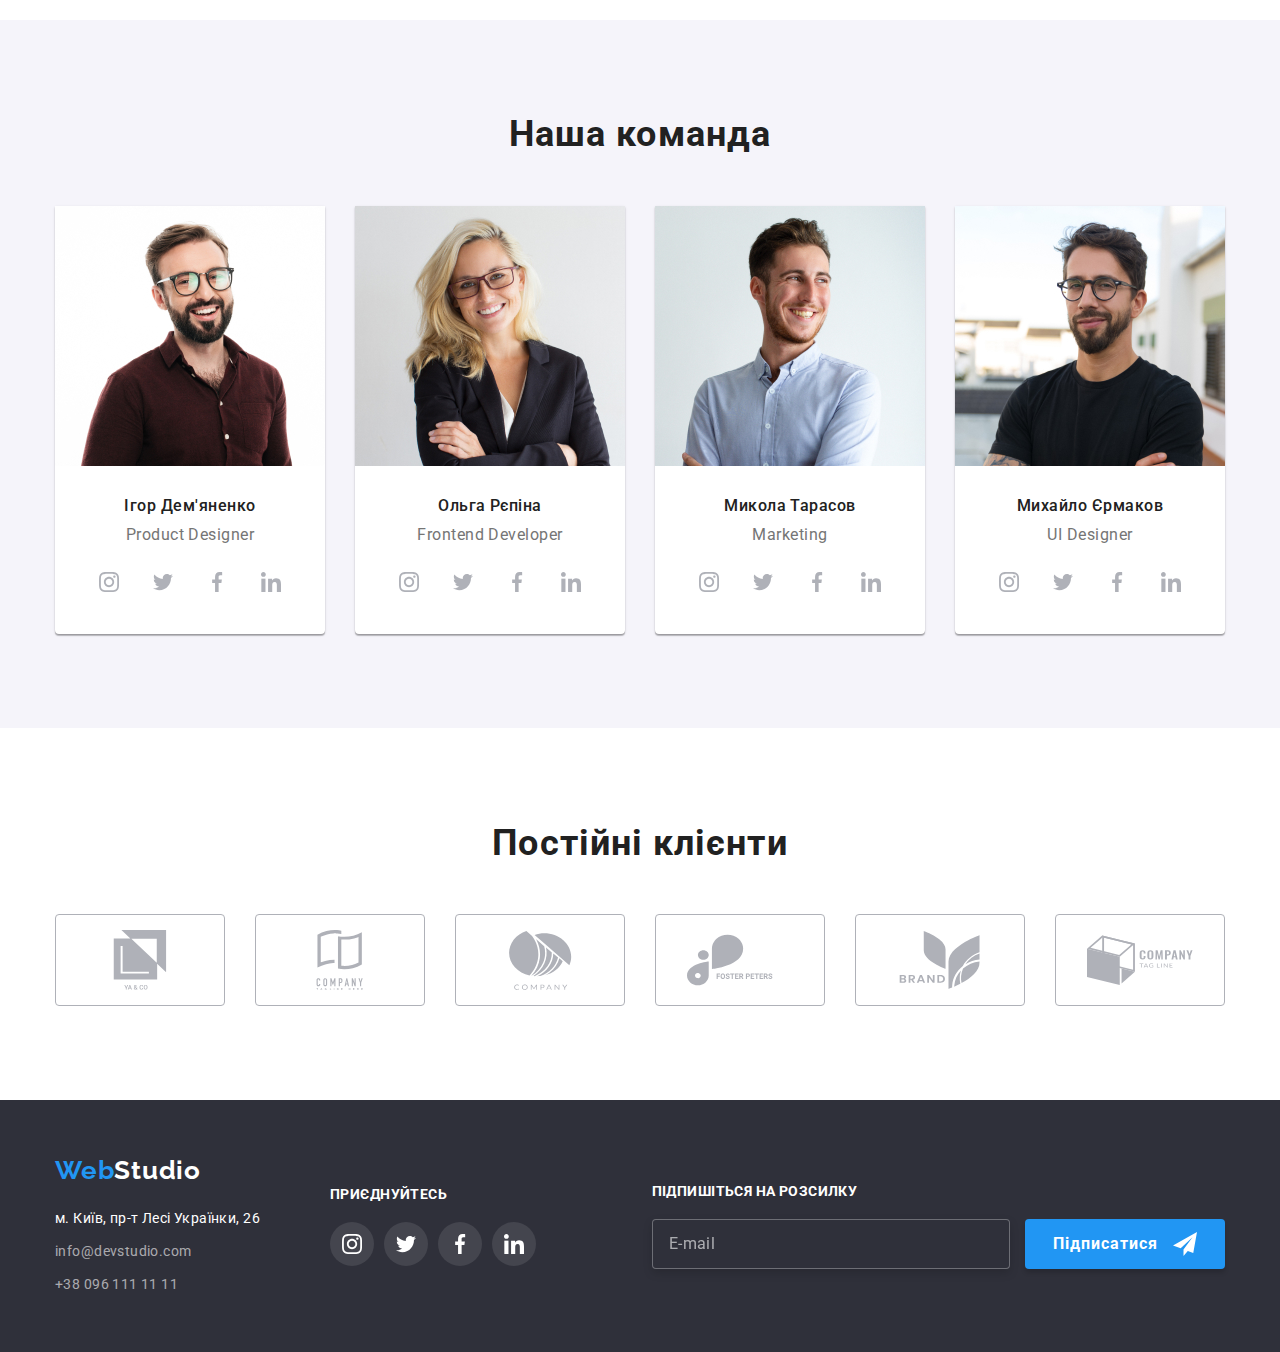
==== commit a512c163: "after refactoring" ====
--- a/index.html
+++ b/index.html
@@ -15,28 +15,28 @@
 
 <body>
     <!-- Header section -->
-    <header>
-        <div class="container nav-main">
-            <nav class="nav-main">
-                <a href="./index.html" target="_self" class="header-logo-link"><span class="blue">Web</span>Studio</a>
-                <ul class="lists nav-main">
-                    <li class="header-list"><a href="./index.html" target="_self" class="header-link current">Студія</a></li>
-                    <li class="header-list"><a href="./portfolio.html" target="_self" class="header-link">Портфоліо</a></li>
-                    <li class="header-list"><a href="/" class="header-link">Контакти</a></li>
+    <header class="header">
+        <div class="container header-content">
+            <nav class="header-navigation">
+                <a class="header-label" href="./index.html" target="_self"><span class="header-logo">Web</span>Studio</a>
+                <ul class="header-nav header-nav--positioning">
+                    <li class="header-nav__item"><a class="header-nav__link header-nav__link--decoration header-nav__link--current" href="./index.html" target="_self">Студія</a></li>
+                    <li class="header-nav__item"><a class="header-nav__link header-nav__link--decoration" href="./portfolio.html" target="_self">Портфоліо</a></li>
+                    <li class="header-nav__item"><a class="header-nav__link header-nav__link--decoration" href="/">Контакти</a></li>
                 </ul>
             </nav>
-            <ul class="lists nav-main contacts">
-                <li class="header-list">
-                    <a href="mailto:info@devstudio.com" class="header-contact-link mail">
-                        <svg class="icon-envelope" width="20" height="20">
+            <ul class="header-contact">
+                <li class="header-contact__item">
+                    <a href="mailto:info@devstudio.com" class="header-contact__link header-contact__link--decoration">
+                        <svg class="header-contact__icon" width="20" height="20">
                             <use href="./image/icons.svg#icon-envelope"></use>
                         </svg>
                         info@devstudio.com
                     </a>
                 </li>
-                <li class="header-list">
-                    <a href="tel:+380961111111" class="header-contact-link tel">
-                        <svg class="icon-phone" width="20" height="20">
+                <li class="header-contact__item">
+                    <a href="tel:+380961111111" class="header-contact__link header-contact__link--decoration ">
+                        <svg class="header-contact__icon" width="20" height="20">
                             <use href="./image/icons.svg#icon-smartphone"></use>
                         </svg>
                         +38 096 111 11 11
@@ -49,117 +49,116 @@
         <main>
             <!-- Hero section-->
             <section class="hero">
-                <div class="hero-block container centered">
-                    <h1 class="hero-title">Ефективні рішення для<br> вашого бізнесу</h1>
-                    <button type="button" class="hero-button" data-modal-open>Замовити послугу</button>
+                <div class="hero-content container">
+                    <h1 class="hero-content__title">Ефективні рішення для<br> вашого бізнесу</h1>
+                    <button type="button" class="hero-content__button" data-modal-open>Замовити послугу</button>
                 </div>
             </section>
             
             <!--Advantages section-->
-            <section class="advantages section">
+            <section class="advantages container padding--top">
                 <h2 class="visually-hidden">Переваги</h2> <!-- логічний заголовок -->
-                <ul class="lists flexbox container">
-                    <li class="adv-list">
-                        <div class="adv-bg">
-                            <svg class="icon" width="70" height="70">
+                <ul class="advantages__list">
+                    <li class="advantages__item">
+                        <div class="advantages__card">
+                            <svg class="advantages__icon" width="70" height="70">
                                 <use href="./image/icons.svg#icon-antenna"></use>
                             </svg>
                         </div>
-                        <h3 class="adv-title">УВАГА ДО ДЕТАЛЕЙ</h3>
-                        <p class="adv-details">Ідейні міркування, і навіть початок повсякденної роботи з формування позиції.
+                        <h3 class="advantages__title">УВАГА ДО ДЕТАЛЕЙ</h3>
+                        <p class="advantages__details">Ідейні міркування, і навіть початок повсякденної роботи з формування позиції.
                         </p>
                     </li>
-                    <li class="adv-list">
-                        <div class="adv-bg">
-                            <svg class="icon" width="70" height="70">
+                    <li class="advantages__item">
+                        <div class="advantages__card">
+                            <svg class="advantages__icon" width="70" height="70">
                                 <use href="./image/icons.svg#icon-clock"></use>
                             </svg>
                         </div>
-                        <h3 class="adv-title">ПУНКТУАЛЬНІСТЬ</h3>
-                        <p class="adv-details">Завдання організації, особливо рамки і місце навчання кадрів тягне у себе.</p>
-                    </li>
-                    <li class="adv-list">
-                        <div class="adv-bg">
-                            <svg class="icon" width="70" height="70">
+                        <h3 class="advantages__title">ПУНКТУАЛЬНІСТЬ</h3>
+                        <p class="advantages__details">Завдання організації, особливо рамки і місце навчання кадрів тягне у себе.</p>
+                    </li>
+                    <li class="advantages__item">
+                        <div class="advantages__card">
+                            <svg class="advantages__icon" width="70" height="70">
                                 <use href="./image/icons.svg#icon-diagram"></use>
                             </svg>
                         </div>
-                        <h3 class="adv-title">ПЛАНУВАННЯ</h3>
-                        <p class="adv-details">Так само консультація з широким активом значною мірою зумовлює.</p>
-                    </li>
-                    <li class="adv-list">
-                        <div class="adv-bg">
-                            <svg class="icon" width="70" height="70">
+                        <h3 class="advantages__title">ПЛАНУВАННЯ</h3>
+                        <p class="advantages__details">Так само консультація з широким активом значною мірою зумовлює.</p>
+                    </li>
+                    <li class="advantages__item">
+                        <div class="advantages__card">
+                            <svg class="advantages__icon" width="70" height="70">
                                 <use href="./image/icons.svg#icon-astronaut"></use>
                             </svg>
                         </div>
-                        <h3 class="adv-title">СУЧАСНІ ТЕХНОЛОГІЇ</h3>
-                        <p class="adv-details">Значимість цих проблем настільки очевидна, що реалізація планових завдань.
+                        <h3 class="advantages__title">СУЧАСНІ ТЕХНОЛОГІЇ</h3>
+                        <p class="advantages__details">Значимість цих проблем настільки очевидна, що реалізація планових завдань.
                         </p>
                     </li>
                 </ul>
             </section>
 
             <!-- Wokring profiles -->
-            <section class="working-block centered">
-                <h2 class="topic">Чим ми займаємося</h2>
-                <ul class="lists flexbox container">
-                    <li class="item">
-                        <div class="thumb">
-                            <img src="./image/box1.jpg" alt="tablet" width="370">
-                            <p>Десктопні додатки</p>
-                        </div>
-                    </li>
-                    <li class="item">
-                        <div class="thumb">
-                            <img src="./image/box2.jpg" alt="mobile" width="370">
-                            <p>Мобільні додатки</p>
-                        </div>
-                    </li>
-                    <li class="item">
-                        <div class="thumb">
-                            <img src="./image/box3.jpg" alt="desktop" width="370">
-                            <p>Дизайнерські рішення</p>
+            <section class="working container padding--bottom">
+                <h2 class="working__title working__title--decoration padding--top">Чим ми займаємося</h2>
+                <ul class="working__list">
+                    <li class="working__item">
+                        <div class="product__thumb">
+                            <img class="product__image" src="./image/box1.jpg" alt="tablet" width="370">
+                            <p class="product__text product__text--decoration">Десктопні додатки</p>
+                        </div>
+                    </li>
+                    <li class="working__item">
+                        <div class="product__thumb">
+                            <img class="product__image" src="./image/box2.jpg" alt="mobile" width="370">
+                            <p class="product__text product__text--decoration">Мобільні додатки</p>
+                        </div>
+                    </li>
+                    <li class="working__item">
+                        <div class="product__thumb">
+                            <img class="product__image" src="./image/box3.jpg" alt="desktop" width="370">
+                            <p class="product__text product__text--decoration">Дизайнерські рішення</p>
                         </div>
                     </li>
                 </ul>
             </section>
 
             <!-- Team Section -->
-            <section class="team-block section centered">
-                <h2 class="topic">Наша команда</h2>
-
-                <ul class="lists flexbox container">
-                    <li class="item team">
-                        <img src="./image/team-member1.jpg" alt="Ihor Demianenko profile" width="270">
-                        <div class="details">
-                            <h3 class="team-block-title">Ігор Дем'яненко</h3>
-                            <p class="team-block-details">Product Designer</p>
-                            <ul class="lists icons-social">
-                                <li class="social-item">
-                                    <a href="#" class="social-link">
-                                        <svg class="social-logo" width="20" height="20">
+            <section class="team-block padding--top padding--bottom">
+                <h2 class="team-block__topic">Наша команда</h2>
+                <ul class="team-block__list">
+                    <li class="team-block__item">
+                        <img class="team-block__image" src="./image/team-member1.jpg" alt="Ihor Demianenko profile" width="270">
+                        <div class="developer">
+                            <h3 class="developer__name">Ігор Дем'яненко</h3>
+                            <p class="developer__position">Product Designer</p>
+                            <ul class="social">
+                                <li class="social__item">
+                                    <a href="#" class="social__link">
+                                        <svg class="social__logo" width="20" height="20">
                                             <use href="./image/icons.svg#icon-instagram"></use>
                                         </svg>
                                     </a>
                                 </li>
-                                <li class="social-item">
-                                    <a href="" class="social-link">
-                                        <svg class="social-logo" width="20" height="20">
+                                <li class="social__item">
+                                    <a href="" class="social__link">
+                                        <svg class="social__logo" width="20" height="20">
                                             <use href="./image/icons.svg#icon-twitter"></use>
                                         </svg>
                                     </a>
                                 </li>
-                                <li class="social-item">
-                                    <a href="" class="social-link">
-                                        <svg class="social-logo" width="20" height="20">
+                                <li class="social__item">
+                                    <a href="" class="social__link">
+                                        <svg class="social__logo" width="20" height="20">
                                             <use href="./image/icons.svg#icon-facebook"></use>
                                         </svg>
                                     </a>
                                 </li>
-                                <li class="social-item">
-                                    <a href="" class="social-link">
-                                        <svg class="social-logo" width="20" height="20">
+                                <li class="social__item">
+                                    <a href="" class="social__link">
+                                        <svg class="social__logo" width="20" height="20">
                                             <use href="./image/icons.svg#icon-linkedin"></use>
                                         </svg>
                                     </a>
@@ -167,36 +166,36 @@
                             </ul>
                         </div>
                     </li>
-                    <li class="item team">
-                        <img src="./image/team-member2.jpg" alt="Olga Repina profile" width="270">
-                        <div class="details">
-                            <h3 class="team-block-title">Ольга Рєпіна</h3>
-                            <p class="team-block-details">Frontend Developer</p>
-                            <ul class="lists icons-social">
-                                <li class="social-item">
-                                    <a href="#" class="social-link">
-                                        <svg class="social-logo" width="20" height="20">
+                    <li class="team-block__item">
+                        <img class="team-block__image" src="./image/team-member2.jpg" alt="Olga Repina profile" width="270">
+                        <div class="developer">
+                            <h3 class="developer__name">Ольга Рєпіна</h3>
+                            <p class="developer__position">Frontend Developer</p>
+                            <ul class="social">
+                                <li class="social__item">
+                                    <a href="#" class="social__link">
+                                        <svg class="social__logo" width="20" height="20">
                                             <use href="./image/icons.svg#icon-instagram"></use>
                                         </svg>
                                     </a>
                                 </li>
-                                <li class="social-item">
-                                    <a href="" class="social-link">
-                                        <svg class="social-logo" width="20" height="20">
+                                <li class="social__item">
+                                    <a href="" class="social__link">
+                                        <svg class="social__logo" width="20" height="20">
                                             <use href="./image/icons.svg#icon-twitter"></use>
                                         </svg>
                                     </a>
                                 </li>
-                                <li class="social-item">
-                                    <a href="" class="social-link">
-                                        <svg class="social-logo" width="20" height="20">
+                                <li class="social__item">
+                                    <a href="" class="social__link">
+                                        <svg class="social__logo" width="20" height="20">
                                             <use href="./image/icons.svg#icon-facebook"></use>
                                         </svg>
                                     </a>
                                 </li>
-                                <li class="social-item">
-                                    <a href="" class="social-link">
-                                        <svg class="social-logo" width="20" height="20">
+                                <li class="social__item">
+                                    <a href="" class="social__link">
+                                        <svg class="social__logo" width="20" height="20">
                                             <use href="./image/icons.svg#icon-linkedin"></use>
                                         </svg>
                                     </a>
@@ -204,36 +203,36 @@
                             </ul>
                         </div>
                     </li>
-                    <li class="item team">
-                        <img src="./image/team-member3.jpg" alt="Mykola Tarasov profile" width="270">
-                        <div class="details">
-                            <h3 class="team-block-title">Микола Тарасов</h3>
-                            <p class="team-block-details">Marketing</p>
-                            <ul class="lists icons-social">
-                                <li class="social-item">
-                                    <a href="#" class="social-link">
-                                        <svg class="social-logo" width="20" height="20">
+                    <li class="team-block__item">
+                        <img class="team-block__image" src="./image/team-member3.jpg" alt="Mykola Tarasov profile" width="270">
+                        <div class="developer">
+                            <h3 class="developer__name">Микола Тарасов</h3>
+                            <p class="developer__position">Marketing</p>
+                            <ul class="social">
+                                <li class="social__item">
+                                    <a href="#" class="social__link">
+                                        <svg class="social__logo" width="20" height="20">
                                             <use href="./image/icons.svg#icon-instagram"></use>
                                         </svg>
                                     </a>
                                 </li>
-                                <li class="social-item">
-                                    <a href="" class="social-link">
-                                        <svg class="social-logo" width="20" height="20">
+                                <li class="social__item">
+                                    <a href="" class="social__link">
+                                        <svg class="social__logo" width="20" height="20">
                                             <use href="./image/icons.svg#icon-twitter"></use>
                                         </svg>
                                     </a>
                                 </li>
-                                <li class="social-item">
-                                    <a href="" class="social-link">
-                                        <svg class="social-logo" width="20" height="20">
+                                <li class="social__item">
+                                    <a href="" class="social__link">
+                                        <svg class="social__logo" width="20" height="20">
                                             <use href="./image/icons.svg#icon-facebook"></use>
                                         </svg>
                                     </a>
                                 </li>
-                                <li class="social-item">
-                                    <a href="" class="social-link">
-                                        <svg class="social-logo" width="20" height="20">
+                                <li class="social__item">
+                                    <a href="" class="social__link">
+                                        <svg class="social__logo" width="20" height="20">
                                             <use href="./image/icons.svg#icon-linkedin"></use>
                                         </svg>
                                     </a>
@@ -241,36 +240,36 @@
                             </ul>
                         </div>
                     </li>
-                    <li class="item team">
-                        <img src="./image/team-member4.jpg" alt="Nykhaylo Ermakov profile" width="270">
-                        <div class="details">
-                            <h3 class="team-block-title">Михайло Єрмаков</h3>
-                            <p class="team-block-details">UI Designer</p>
-                            <ul class="lists icons-social">
-                                <li class="social-item">
-                                    <a href="#" class="social-link">
-                                        <svg class="social-logo" width="20" height="20">
+                    <li class="team-block__item">
+                        <img class="team-block__image" src="./image/team-member4.jpg" alt="Nykhaylo Ermakov profile" width="270">
+                        <div class="developer">
+                            <h3 class="developer__name">Михайло Єрмаков</h3>
+                            <p class="developer__position">UI Designer</p>
+                            <ul class="social">
+                                <li class="social__item">
+                                    <a href="#" class="social__link">
+                                        <svg class="social__logo" width="20" height="20">
                                             <use href="./image/icons.svg#icon-instagram"></use>
                                         </svg>
                                     </a>
                                 </li>
-                                <li class="social-item">
-                                    <a href="" class="social-link">
-                                        <svg class="social-logo" width="20" height="20">
+                                <li class="social__item">
+                                    <a href="" class="social__link">
+                                        <svg class="social__logo" width="20" height="20">
                                             <use href="./image/icons.svg#icon-twitter"></use>
                                         </svg>
                                     </a>
                                 </li>
-                                <li class="social-item">
-                                    <a href="" class="social-link">
-                                        <svg class="social-logo" width="20" height="20">
+                                <li class="social__item">
+                                    <a href="" class="social__link">
+                                        <svg class="social__logo" width="20" height="20">
                                             <use href="./image/icons.svg#icon-facebook"></use>
                                         </svg>
                                     </a>
                                 </li>
-                                <li class="social-item">
-                                    <a href="" class="social-link">
-                                        <svg class="social-logo" width="20" height="20">
+                                <li class="social__item">
+                                    <a href="" class="social__link">
+                                        <svg class="social__logo" width="20" height="20">
                                             <use href="./image/icons.svg#icon-linkedin"></use>
                                         </svg>
                                     </a>
@@ -281,48 +280,48 @@
                 </ul>
             </section>
             <!-- Works section -->
-            <section class="works centered section">
-                <div class="container">
-                    <h2 class="topic">Постійні клієнти</h2>
-                    <ul class="lists flexbox">
-                        <li class="works-item">
-                            <a href="" class="works-link">
-                                <svg class="company-logo" width="106" height="60">
+            <section class="our-works container">
+                <div class="our-works__content padding--top padding--bottom">
+                    <h2 class="our-works__topic">Постійні клієнти</h2>
+                    <ul class="our-works__list">
+                        <li class="our-works__item">
+                            <a href="" class="our-works__link">
+                                <svg class="our-works__logo" width="106" height="60">
                                     <use href="./image/icons.svg#icon-group"></use>
                                 </svg>
                             </a>
                         </li>
-                        <li class="works-item">
-                            <a href="" class="works-link">
-                                <svg class="company-logo" width="106" height="60">
+                        <li class="our-works__item">
+                            <a href="" class="our-works__link">
+                                <svg class="our-works__logo" width="106" height="60">
                                     <use href="./image/icons.svg#icon-group1"></use>
                                 </svg>
                             </a>
                         </li>
-                        <li class="works-item">
-                            <a href="" class="works-link">
-                                <svg class="company-logo" width="106" height="60">
+                        <li class="our-works__item">
+                            <a href="" class="our-works__link">
+                                <svg class="our-works__logo" width="106" height="60">
                                     <use href="./image/icons.svg#icon-group2"></use>
                                 </svg>
                             </a>
                         </li>
-                        <li class="works-item">
-                            <a href="" class="works-link">
-                                <svg class="company-logo" width="106" height="60">
+                        <li class="our-works__item">
+                            <a href="" class="our-works__link">
+                                <svg class="our-works__logo" width="106" height="60">
                                     <use href="./image/icons.svg#icon-group3"></use>
                                 </svg>
                             </a>
                         </li>
-                        <li class="works-item">
-                            <a href="" class="works-link">
-                                <svg class="company-logo" width="106" height="60">
+                        <li class="our-works__item">
+                            <a href="" class="our-works__link">
+                                <svg class="our-works__logo" width="106" height="60">
                                     <use href="./image/icons.svg#icon-group4"></use>
                                 </svg>
                             </a>
                         </li>
-                        <li class="works-item">
-                            <a href="" class="works-link">
-                                <svg class="company-logo" width="106" height="60">
+                        <li class="our-works__item">
+                            <a href="" class="our-works__link">
+                                <svg class="our-works__logo" width="106" height="60">
                                     <use href="./image/icons.svg#icon-group5"></use>
                                 </svg>
                             </a>
@@ -333,58 +332,55 @@
         </main>
     <!-- Footer Section -->
     <footer class="footer">
-        <div class="footer-all flexbox container">
-            <div class="footer-block">
-                <a href="./index.html" target="_self" class="footer-logo-link"><span class="blue">Web</span>Studio</a>
+        <div class="footer-content container">
+            <div class="footer-address">
+                <a href="./index.html" target="_self" class="footer-address__logo"><span class="footer-address__label">Web</span>Studio</a>
                 <address>
-                    <p class="company-address">м. Київ, пр-т Лесі Українки, 26</p>
-                    <ul class="footer-lists">
-                        <li class="footer-contact-list"><a href="mailto:info@devstudio.com"
-                                class="footer-contact-link">info@devstudio.com</a></li>
-                        <li class="footer-contact-list"><a href="tel:+380961111111" class="footer-contact-link">+38 096 111
-                                11 11</a>
-                        </li>
+                    <p class="footer-address__location">м. Київ, пр-т Лесі Українки, 26</p>
+                    <ul class="footer-address__contact">
+                        <li class="footer-address__item"><a href="mailto:info@devstudio.com" class="footer-address__link">info@devstudio.com</a></li>
+                        <li class="footer-address__item"><a href="tel:+380961111111" class="footer-address__link">+38 096 111 11 11</a></li>
                     </ul>
                 </address>
             </div>
-            <div class="join">
-                <p class="join-us">Приєднуйтесь</p>
-                <ul class="join-us-list icons-social">
-                    <li class="social-item">
-                        <a href="#" class="social-link">
-                            <svg class="join-us-logo" width="20" height="20">
+            <div class="footer-social">
+                <p class="footer-social__title">Приєднуйтесь</p>
+                <ul class="footer-social__list">
+                    <li class="footer-social__item">
+                        <a href="#" class="footer-social__link social__link">
+                            <svg class="footer-social__logo" width="20" height="20">
                                 <use href="./image/icons.svg#icon-instagram"></use>
                             </svg>
                         </a>
                     </li>
-                    <li class="social-item">
-                        <a href="" class="social-link">
-                            <svg class="join-us-logo" width="20" height="20">
+                    <li class="footer-social__item">
+                        <a href="" class="footer-social__link social__link">
+                            <svg class="footer-social__logo" width="20" height="20">
                                 <use href="./image/icons.svg#icon-twitter"></use>
                             </svg>
                         </a>
                     </li>
-                    <li class="social-item">
-                        <a href="" class="social-link">
-                            <svg class="join-us-logo" width="20" height="20">
+                    <li class="footer-social__item">
+                        <a href="" class="footer-social__link social__link">
+                            <svg class="footer-social__logo" width="20" height="20">
                                 <use href="./image/icons.svg#icon-facebook"></use>
                             </svg>
                         </a>
                     </li>
-                    <li class="social-item">
-                        <a href="" class="social-link">
-                            <svg class="join-us-logo" width="20" height="20">
+                    <li class="footer-social__item">
+                        <a href="" class="footer-social__link social__link">
+                            <svg class="footer-social__logo" width="20" height="20">
                                 <use href="./image/icons.svg#icon-linkedin"></use>
                             </svg>
                         </a>
                     </li>
                 </ul>
             </div>
-            <div class="subscribe">
-                <form>
-                    <label for="email" class="subscribe-title">Підпишіться на розсилку</label>
-                    <input type="email" name="email" id="email" placeholder="E-mail">
-                    <button class="subscribe-button" type="submit">
+            <div class="footer-subscribe">
+                <form class="footer-subscribe__form">
+                    <label class="footer-subscribe__label" for="email" >Підпишіться на розсилку</label>
+                    <input class="footer-subscribe__input" type="email" name="email" id="email" placeholder="E-mail">
+                    <button class="footer-subscribe__button" type="submit">
                         Підписатися
                         <svg height="24" width="24">
                             <use href="./image/icons.svg#icon-send"></use>
--- a/css/styles.css
+++ b/css/styles.css
@@ -1,9 +1,4 @@
-/* * {
-    margin:0;
-    padding: 0;
-} */
-
-:root{
+:root {
     --color-white: #fff;
     --color-blue: #2196F3;
     --color-2121: #212121;
@@ -26,14 +21,21 @@
     clip: rect(0 0 0 0);
     clip-path: inset(50%);
     margin: -1px;
-}   
-
-h1,h2,h3,h4,h5,h6, p, ul{
-    margin:0;
+}
+
+h1,
+h2,
+h3,
+h4,
+h5,
+h6,
+p,
+ul {
+    margin: 0;
     padding: 0;
 }
 
-body{
+body {
     /* font-family: 'Raleway', sans-serif; */
     font-family: 'Roboto', sans-serif;
     font-size: 14px;
@@ -42,111 +44,138 @@
     color: var(--color-2121);
 }
 
-/* start header styles */
-
-header{
-    border-bottom: 1px solid #ECECEC;
-}
-
-.flexbox {
-    display: flex;
-}
-
-.centered{
-    text-align: center;
-}
-
-.container{
+ul {
+    list-style: none;
+}
+
+a {
+    text-decoration: none;
+}
+
+/* header style */ 
+
+.header {
+
+}
+
+.container {
     width: 1200px;
-    padding-left: 15px;
-    padding-right: 15px;
+    padding: 0 15px;
     margin-left: auto;
     margin-right: auto;
 }
 
-.logo{
-    vertical-align: middle;
-}
-
-.nav-main {
+.header-content,
+.header-navigation,
+.header-contact,
+.header-nav{
     display: flex;
     align-items: center;
 }
 
-.header-logo-link{
-    padding: 13px 0;
-    text-decoration: none;
-    color: var(--color-black);
+.header-content{
+    justify-content: space-between;
+}
+
+.header-logo {
     font-family: 'Raleway';
     font-style: normal;
     font-weight: 700;
     font-size: 26px;
-    line-height: 1.9375;
-    margin-right: 93px;;
-}
-
-.blue{
+    line-height: 1.19;
+    letter-spacing: 0.03em;
     color: var(--color-blue);
 }
 
-.lists {
-    list-style: none;
-    padding: 0;
-}
-
-.lists.nav-main{
-    display: flex;
-    margin-top: 0;
-    margin-bottom: 0;
-}
-
-.header-lists{
+.header-label {
+    font-family: 'Raleway';
+    font-style: normal;
+    font-weight: 700;
+    font-size: 26px;
+    line-height: 31px;
+    letter-spacing: 0.03em;
+    color: var(--color-black);
+}
+
+.header-nav--positioning{
+    margin-left: 91px;
+}
+
+.header-nav__item {
     font-weight: 500;
-}
-
-.header-list:not(:last-child){
+    font-size: 14px;
+    line-height: 16px;
+    letter-spacing: 0.02em;
+    color: var(--color-2121);
+}
+
+.header-nav__item:not(:last-child) {
     margin-right: 50px;
 }
 
-.header-contact-link.mail,
-.header-contact-link.tel {
+.header-nav__link {
+    position: relative;
+    font-style: normal;
+    font-weight: 500;
+    font-size: 14px;
+    line-height: 16px;
+    letter-spacing: 0.02em;
+    color: var(--color-2121);
+    transition: color 250ms cubic-bezier(0.4, 0, 0.2, 1);
+}
+
+.header-nav__link:hover,
+.header-nav__link:focus{
+    color: var(--color-blue);
+}
+
+.header-nav__link--decoration{
+    display: inline-block;
+    padding: 32px 0;
+}
+
+.header-nav__link--current {
+    color: var(--color-blue);
+}
+
+
+.header-contact__item:not(:last-child) {
+    margin-right: 50px;
+}
+
+.header-contact__link {
+    font-weight: 500;
+    font-size: 14px;
+    line-height: 16px;
+    letter-spacing: 0.02em;
+    color: var(--color-7575);
+    transition: color 250ms cubic-bezier(0.4, 0, 0.2, 1);
+    
+}
+
+.header-contact__link--decoration {
     display: inline-flex;
-}   
-
-.icon-phone, .icon-envelope {
+    padding: 32px 0;
+}
+
+.header-contact__icon {
     width: 16px;
     height: 16px;
     margin-right: 10px;
     fill: var(--color-7575);
-}
-
-.icon-phone:hover, .icon-envelope:hover{
-    fill: var(--color-button-active);
-}
-
-/* end of test block */ 
-
-
-
-.contacts {
-    margin-left: auto;
-}
-
-.header-link{
-    position: relative;
-    display: inline-block;
-    font-weight: 500;
-    text-decoration: none;
-    color: var(--color-2121);
-    padding: 32px 0;
-    transition: color 250ms cubic-bezier(0.4, 0, 0.2, 1);
-}
-
-.current{
+    transition: fill 250ms cubic-bezier(0.4, 0, 0.2, 1);
+}
+
+
+.header-contact__link:hover,
+.header-contact__link:hover .header-contact__icon,
+.header-contact__link:focus,
+.header-contact__link:focus .header-contact__icon {
     color: var(--color-blue);
-}
-
-.header-link.current::after{
+    fill: var(--color-blue);
+}
+
+.header-nav__link--current::after{
     position: absolute;
     content: '';
     bottom: 0;
@@ -154,45 +183,12 @@
     width: 100%;
     height: 4px;
     border-radius: 2px;
-    background-color: #2196F3;
-}
-
-.header-link:hover,
-.header-link:focus{
-    color: var(--color-blue);
-}
-
-.header-contact-link{
-    text-decoration: none;
-    color: var(--color-7575);
-    font-weight: 500;
-    padding: 32px 0;
-    transition: color 250ms cubic-bezier(0.4, 0, 0.2, 1);
-}
-
-.header-contact-link svg{
-    transition: fill 250ms cubic-bezier(0.4, 0, 0.2, 1);
-}
-
-.header-contact-link:hover,
-.header-contact-link:focus {
-    color: var(--color-blue);
-}
-
-.header-contact-link:hover .icon-envelope, 
-.header-contact-link:hover .icon-phone,
-.header-contact-link:focus .icon-envelope,
-.header-contact-link:focus .icon-phone{
-    fill: var(--color-button-active);    
-}
-
-/* start hero styles */
-
-.section{
-    padding: 94px 0;
-}
-
-.hero{
+    background-color:var(--color-blue);
+}
+
+/* hero block style */ 
+
+.hero {
     max-width: 1600px;
     height: 600px;
     background-image: linear-gradient(to right, rgba(47, 48, 58, 0.4), rgba(47, 48, 58, 0.4)), url(../image/bgImg.jpg);
@@ -203,12 +199,10 @@
     margin-right: auto;
     background-color: var(--color-darkfooter);
     padding: 200px 0;
-}
-
-.hero-block{
-}
-
-.hero-title{
+    text-align: center;
+}
+
+.hero-content__title{
     font-style: normal;
     font-weight: 900;
     font-size: 44px;
@@ -219,60 +213,642 @@
     margin-bottom: 30px;
 }
 
-.hero-button{
+.hero-content__button{
     background: var(--color-blue);
     padding: 10px 32px;
     font-weight: 700;
     font-size: 16px;
     line-height: 1.875;
     letter-spacing: 0.06em;
-    color:var(--color-white);
+    color: var(--color-white);
     box-shadow: 0px 4px 4px rgba(0, 0, 0, 0.15);
     border-radius: 4px;
     border: none;
-    transition: background 250ms cubic-bezier(0.4, 0, 0.2, 1), 
-                color 250ms cubic-bezier(0.4, 0, 0.2, 1);
-}
-
-.hero-button:hover, 
-.hero-button:focus{
+    transition: 
+    background 250ms cubic-bezier(0.4, 0, 0.2, 1),
+    color 250ms cubic-bezier(0.4, 0, 0.2, 1);
+}
+
+.hero-content__button:hover,
+.hero-content__button:focus{
     cursor: pointer;
+    background: var(--color-button-active);
+}
+
+/* section styles */
+
+.padding--top {
+    padding-top: 94px;
+}
+
+.padding--bottom {
+    padding-bottom: 94px;
+}
+
+.advantages__list{
+    display: flex;
+}
+
+.advantages__item {
+    display: inline-block;
+    width: 270px;
+}
+
+.advantages__item:not(:last-child) {
+    margin-right: 30px;
+}
+
+.advantages__icon{
+}
+
+.advantages__card{
+    display: flex;
+    justify-content: center;
+    align-items: center;
+    width: 270px;
+    height: 140px;
+    background-color: var(--color-f5f4);
+}
+
+.advantages__title--decoration {
+    font-weight: 700;
+    font-size: 14px;
+    line-height: 16px;
+    letter-spacing: 0.03em;
+    text-transform: uppercase;
+    color: #212121;
+}
+
+.advantages__title{
+    padding-top: 30px;
+    padding-bottom: 10px;
+}
+
+.advantages__details{
+    font-weight: 400;
+    font-size: 14px;
+    line-height: 24px;
+    letter-spacing: 0.03em;
+    color: #757575;
+}
+
+
+/* working section */ 
+
+.working {
+
+}
+
+.working__title{
+    padding-bottom: 50px;
+}
+
+.working__title--decoration {
+    font-weight: 700;
+    font-size: 36px;
+    line-height: 42px;
+    letter-spacing: 0.03em;
+    color: #212121;
+    text-align: center;
+    
+}
+
+.working__list{
+    display: flex;
+    justify-content: center;
+    align-items: center;
+}
+
+.working__item:not(:last-child){
+    margin-right: 30px;
+}
+
+.product__thumb{
+    position: relative;
+}
+
+.product__image{
+    display: block;
+}
+
+.product__text{
+    position: absolute;
+    display: inline-flex;
+    justify-content: center;
+    align-items: center;
+    bottom: 0;
+    left: 0;
+    height: 70px;
+    width: 100%;
+}
+
+.product__text--decoration{
+    font-weight: 700;
+    font-size: 14px;
+    line-height: 1.14;
+    letter-spacing: 0.03em;
+    text-transform: uppercase;
     color: var(--color-white);
-    background: var(--color-button-active);
-}
+    background-color: rgba(47, 48, 58, 0.8);
+    opacity: 1;
+}
+
+/* team block styles */
+
+.team-block{
+    background: var(--color-f5f4);
+    text-align: center;
+}
+
+.team-block__topic {
+    text-align: center;
+    padding-bottom: 50px;
+    font-weight: 700;
+    font-size: 36px;
+    line-height: 1.16;
+    letter-spacing: 0.03em;
+    color: var(--color-2121);
+}
+
+.team-block__list{
+    display: inline-flex;
+}
+
+.team-block__item{
+    box-shadow: 0px 1px 3px rgba(0, 0, 0, 0.12), 0px 1px 1px rgba(0, 0, 0, 0.14), 0px 2px 1px rgba(0, 0, 0, 0.2);
+    border-radius: 0px 0px 4px 4px;
+    background-color: #fff;
+}
+
+.team-block__item:not(:last-child){
+    margin-right: 30px;
+}
+
+.team-block__image {
+    display: block;
+}
+
+.developer {
+    padding: 30px 0;
+}
+
+.developer__name {
+    font-weight: 500;
+    font-size: 16px;
+    line-height: 19px;
+    text-align: center;
+    letter-spacing: 0.03em;
+    color: #212121;
+}
+
+.developer__position {
+    font-weight: 400;
+    font-size: 16px;
+    line-height: 19px;
+    text-align: center;
+    letter-spacing: 0.03em;
+    color: #757575;
+
+    padding-top: 10px;
+}
+
+.social {
+    display: flex;
+    justify-content: center;
+    align-items: center;
+    padding-top: 16px;
+}
+
+.social__item:not(:last-child) { 
+    padding-right: 10px;
+}
+
+.social__link {
+    display: inline-flex;
+    border-radius: 50%;
+    transition: background-color 250ms cubic-bezier(0.4, 0, 0.2, 1);
+    padding: 12px;
+}
+
+.social__logo {
+    fill: #AFB1B8;
+    transition: fill 250ms cubic-bezier(0.4, 0, 0.2, 1);
+}
+
+.social__link:hover,
+.social__link:focus{
+    background-color: var(--color-blue);
+}
+
+.social__link:hover .social__logo,
+.social__link:focus .social__logo{
+    fill: #fff;
+}
+
+
+/* our works styles */
+
+.our-works {
+    text-align: center;
+}
+
+.our-works__content {
+}
+
+.our-works__topic {
+    font-weight: 700;
+    font-size: 36px;
+    line-height: 42px;
+    text-align: center;
+    letter-spacing: 0.03em;
+    color: #212121;
+    padding-bottom: 50px;
+}
+
+.our-works__list {
+    display: inline-flex;
+}
+
+.our-works__item {
+}
+
+.our-works__item:not(:last-child){
+    margin-right: 30px;
+}
+
+.our-works__link {
+    display: flex;
+    justify-content: center;
+    align-items: center;
+    width: 170px;
+    height: 92px;
+    border: 1px solid #AFB1B8;
+    border-radius: 4px;
+    transition-property: fill, border;
+    transition-duration: 250ms;
+    transition-timing-function: cubic-bezier(0.4, 0, 0.2, 1);
+}
+
+.our-works__logo {
+    fill: #AFB1B8;
+    transition-property: fill;
+    transition-duration: 250ms;
+    transition-timing-function: cubic-bezier(0.4, 0, 0.2, 1);
+}
+
+.our-works__link:hover,
+.our-works__link:focus {
+    border: 1px solid var(--color-blue);
+}
+
+.our-works__link:hover .our-works__logo,
+.our-works__link:focus .our-works__logo{
+    fill: var(--color-blue);
+}
+
+/* footer styles */
+
+
+/* contacts */
+
+
+.footer {
+    background-color: var(--color-darkfooter);
+}
+
+.footer-content {
+    display: flex;
+    height: 252px;
+}
+
+.footer-address,
+.footer-social,
+.footer-subscribe {
+    display: flex;
+    flex-direction: column;
+    justify-content: center;
+}
+
+.footer-address{
+    margin-right: 70px;
+}
+
+.footer-address__logo{
+    font-family: 'Raleway';
+    font-weight: 700;
+    font-size: 26px;
+    line-height: 31px;
+    letter-spacing: 0.03em;
+    color: var(--color-white);
+    padding-bottom: 20px;
+}
+
+.footer-address__label {
+    color: var(--color-blue);
+}
+
+.footer-address__location {
+    font-style: normal;
+    font-weight: 400;
+    font-size: 14px;
+    line-height: 24px;
+    letter-spacing: 0.03em;
+    color: #FFFFFF;
+}
+
+.footer-address__contact {
+    font-style: normal;
+}
+
+.footer-address__item {
+    display: block;
+    padding-top: 9px;
+}
+
+.footer-address__link {
+    font-weight: 400;
+    font-size: 14px;
+    line-height: 24px;
+    letter-spacing: 0.03em;
+    color: rgba(255, 255, 255, 0.6);
+}
+
+
+
+
+
+/* social block */
+
+.footer-social{
+
+}
+
+.footer-social__title {
+    font-weight: 700;
+    font-size: 14px;
+    line-height: 16px;
+    letter-spacing: 0.03em;
+    text-transform: uppercase;
+    color: #FFFFFF;
+    padding-bottom: 20px;
+}
+
+.footer-social__list {
+    display: flex;
+}
+
+.footer-social__item {
+
+}
+
+.footer-social__item:not(:last-child) {
+    margin-right: 10px;
+}
+
+.footer-social__link {
+    background: rgba(255, 255, 255, 0.1);
+}
+
+.footer-social__logo {
+    fill: var(--color-white);
+}
+
+/* subscribe block */
+
+.footer-subscribe {
+    margin-left: auto;
+}
+
+.footer-subscribe__form {
+}
+
+.footer-subscribe__label {
+    display: block;
+    font-weight: 700;
+    font-size: 14px;
+    line-height: 16px;
+    letter-spacing: 0.03em;
+    text-transform: uppercase;
+    color: #FFFFFF;
+    margin-bottom: 20px;
+}
+
+.footer-subscribe__input {
+    width: 358px;
+    height: 50px;
+    padding: 15px 16px;
+    background-color: var(--color-darkfooter);
+    border: 1px solid rgba(255, 255, 255, 0.3);
+    filter: drop-shadow(0px 4px 4px rgba(0, 0, 0, 0.15));
+    border-radius: 4px;
+    color: white;
+}
+
+.footer-subscribe__input::placeholder{
+    font-style: normal;
+    font-weight: 400;
+    font-size: 16px;
+    line-height: 20px;
+    letter-spacing: 0.03em;
+    color: rgba(255, 255, 255, 0.6);
+}
+
+.footer-subscribe__button {
+    display: inline-flex;
+    width: 200px;
+    color: #fff;
+    background: #2196F3;
+    box-shadow: 0px 4px 4px rgba(0, 0, 0, 0.15);
+    border: none;
+    border-radius: 4px;
+    margin-left: 12px;
+    font-weight: 700;
+    font-size: 16px;
+    line-height: 30px;
+    letter-spacing: 0.06em;
+    justify-content: space-between;
+    align-items: center;
+    padding: 10px 28px;
+    cursor: pointer;
+}
+
+/* portfolio styles */
+
+/* main */
+
+main{
+    border-top: 1px solid #ECECEC;
+}
+
+.portfolio-navigation{
+    display: flex;
+    justify-content: center;
+    margin-bottom: 50px;
+}
+
+.portfolio-navigation__item {
+
+}
+
+.portfolio-navigation__item:not(:last-child) {
+    margin-right: 8px;
+}
+
+.portfolio-navigation__button:hover,
+.portfolio-navigation__button:focus {
+    background: var(--color-blue);
+    box-shadow: 0px 3px 1px rgba(0, 0, 0, 0.1),
+        0px 1px 2px rgba(0, 0, 0, 0.08),
+        0px 2px 2px rgba(0, 0, 0, 0.12);
+    color: var(--color-white);
+}
+
+.portfolio-navigation__button {
+    font-family: inherit;
+    cursor: pointer;
+    padding: 6px 22px;
+    background: var(--color-f5f4);
+    border-radius: 4px;
+    border: none;
+    font-weight: 500;
+    font-size: 16px;
+    line-height: 1.625;
+    letter-spacing: 0.03em;
+    transition-property: color, background, box-shadow;
+    transition-duration: 250ms;
+    transition-timing-function: cubic-bezier(0.4, 0, 0.2, 1);
+}
+
+.portfolio-product {
+    display: flex;
+    list-style: none;
+    flex-wrap: wrap;
+    width: 1170px;
+}
+
+.portfolio-product__item {
+    width: 370px;
+}
+
+.portfolio-product__item--positioning {
+    margin-right: 30px;
+    margin-bottom: 30px;
+}
+
+.portfolio-product__item:nth-child(3n) {
+    margin-right: 0;
+}
+
+.portfolio-product__item:nth-last-child(-n+3) {
+    margin-bottom: 0;
+}
+
+.portfolio-product__link {
+    transition: box-shadow 250ms ease;
+}
+
+.portfolio-product__link:hover,
+.portfolio-product__link:focus {
+    display: inline-block;
+    box-shadow: 0px 1px 1px rgba(0, 0, 0, 0.12),
+                0px 4px 4px rgba(0, 0, 0, 0.06),
+                1px 4px 6px rgba(0, 0, 0, 0.16);
+}
+
+.portfolio-product__link:hover .portfolio-product__thumb .portfolio-product__overlay {
+    transform: translateY(0%);
+}
+
+.portfolio-product__thumb {
+    position: relative;
+    overflow: hidden;
+}
+
+.portfolio-product__image {
+    display: block;
+}
+
+.portfolio-product__overlay {
+    position: absolute;
+    top: 0;
+    left: 0;
+    content: '';
+    width: 100%;
+    height: 100%;
+    background-color: rgba(33, 150, 243, 0.9);
+    transform: translateY(100%);
+    transition: transform 250ms ease;
+}
+
+.portfolio-product__text {
+    display: flex;
+    justify-content: center;
+    align-items: center;
+    height: 100%;
+    padding: 0 23px;
+    font-weight: 400;
+    font-size: 18px;
+    line-height: 1.55;
+    letter-spacing: 0.03em;
+    color: #FFFFFF;
+}
+
+.portfolio-product__data {
+    display: block;
+    padding: 20px 24px;
+    border: 1px solid #EEEEEE;
+}
+
+.portfolio-product__name {
+    font-weight: 700;
+    font-size: 18px;
+    line-height: 2.25;
+    letter-spacing: 0.06em;
+    color: var(--color-2121);
+    text-decoration: none;
+}
+
+.portfolio-product__type {
+    font-size: 16px;
+    line-height: 1.875;
+    letter-spacing: 0.03em;
+    color: var(--color-7575);
+    text-decoration: none;
+}
+
 
 /* backdrop style */
 
-.backdrop{
+.backdrop {
     position: fixed;
-    top:0;
+    top: 0;
     left: 0;
     width: 100%;
     height: 100%;
-    background-color: rgba(0,0,0, 0.2);
+    background-color: rgba(0, 0, 0, 0.2);
     opacity: 1;
     scale: 1;
     transition: opacity 500ms ease, scale 500ms ease;
 }
 
-.backdrop.is-hidden{
+.backdrop.is-hidden {
     opacity: 0;
     scale: 0.2;
     pointer-events: none;
 }
 
-.modal{
+.modal {
     position: absolute;
     top: 50%;
     left: 50%;
-    transform:translate(-50%, -50%);
+    transform: translate(-50%, -50%);
     min-width: 525px;
     background-color: var(--color-white);
     box-shadow: 0px 1px 3px rgba(0, 0, 0, 0.12), 0px 1px 1px rgba(0, 0, 0, 0.14), 0px 2px 1px rgba(0, 0, 0, 0.2);
     border-radius: 4px;
 }
 
-.modal-close{
+.modal-close {
     position: absolute;
     right: 8px;
     top: 8px;
@@ -285,32 +861,32 @@
     cursor: pointer;
 }
 
-.modal-close svg{
-    vertical-align:middle;
+.modal-close svg {
+    vertical-align: middle;
     fill: var(--color-black);
     transition: fill 250ms cubic-bezier(0.4, 0, 0.2, 1);
 }
 
-.modal-close:hover svg{
+.modal-close:hover svg {
     fill: var(--color-blue);
 }
 
-.modal-content{
+.modal-content {
     padding: 40px;
 }
 
-.modal-content b{
+.modal-content b {
     display: block;
     font-weight: 700;
     font-size: 20px;
     line-height: 1.15;
     text-align: center;
-    letter-spacing: 0.03em; 
+    letter-spacing: 0.03em;
     color: #212121;
     margin-bottom: 12px;
 }
 
-.modal-content .label-field{
+.modal-content .label-field {
     font-weight: 400;
     font-size: 12px;
     line-height: 1.17;
@@ -326,7 +902,7 @@
     margin-bottom: 10px;
 }
 
-.backdrop .contacts-input{
+.backdrop .contacts-input {
     height: 40px;
     border: 1px solid rgba(33, 33, 33, 0.2);
     border-radius: 4px;
@@ -335,7 +911,7 @@
     transition: border 250ms cubic-bezier(0.4, 0, 0.2, 1);
 }
 
-.contacts-icon{
+.contacts-icon {
     position: absolute;
     width: 18px;
     height: 18px;
@@ -344,17 +920,19 @@
     transition: fill 250ms cubic-bezier(0.4, 0, 0.2, 1);
 }
 
-.contacts-input:hover, .contacts-input:focus{
+.contacts-input:hover,
+.contacts-input:focus {
     border: 1px solid var(--color-blue);
     cursor: pointer;
 }
 
 
-.contacts-input:hover + .contacts-icon, .contacts-input:focus + .contacts-icon {
+.contacts-input:hover+.contacts-icon,
+.contacts-input:focus+.contacts-icon {
     fill: var(--color-blue);
 }
 
-.backdrop .for-comments{
+.backdrop .for-comments {
     resize: none;
     margin-top: 4px;
     height: 120px;
@@ -365,11 +943,12 @@
     transition: border 250ms cubic-bezier(0.4, 0, 0.2, 1);
 }
 
-.backdrop .for-comments:hover, .backdrop .for-comments:focus{
+.backdrop .for-comments:hover,
+.backdrop .for-comments:focus {
     border: 1px solid #2196F3;
 }
 
-.backdrop .for-comments::placeholder{
+.backdrop .for-comments::placeholder {
     font-size: 12px;
     line-height: 1.17;
     letter-spacing: 0.01em;
@@ -382,7 +961,7 @@
     flex-direction: column;
 }
 
-.policy{
+.policy {
     display: flex;
     margin-top: 20px;
     margin-bottom: 30px;
@@ -390,7 +969,7 @@
     align-items: center;
 }
 
-.policy-checkbox{
+.policy-checkbox {
     position: absolute;
     width: 1px;
     height: 1px;
@@ -407,11 +986,13 @@
     color: #757575;
 }
 
-.checkbox:hover, .checkbox:hover .check-box{
+.checkbox:hover,
+.checkbox:hover .check-box {
     cursor: pointer;
 }
 
-.checkbox:hover .check-box{
+.policy-checkbox:hover+.check-box,
+.policy-checkbox:focus+.check-box {
     border: 1.5px solid var(--color-blue);
 }
 
@@ -434,17 +1015,17 @@
     transition: border 250ms cubic-bezier(0.4, 0, 0.2, 1);
 }
 
-.check-box + a{
+.check-box+a {
     padding-left: 5px;
 }
 
-.policy-checkbox:checked + .check-box{
+.policy-checkbox:checked+.check-box {
     background-image: url(../image/icon-checked-blue.svg);
     background-size: contain;
     background-color: var(--color-blue);
 }
 
-.send-button{
+.send-button {
     width: 200px;
     height: 50px;
     background: #2196F3;
@@ -463,531 +1044,8 @@
     transition-timing-function: cubic-bezier(0.4, 0, 0.2, 1);
 }
 
-.send-button:hover{
+.send-button:hover {
     background: #188CE8;
     box-shadow: 0px 4px 4px rgba(0, 0, 0, 0.15);
     cursor: pointer;
-}
-
-
-/* start advantages(adv) styles */
-
-.advantages{
-}
-
-.adv-bg{
-    display:flex;
-    height: 120px;
-    margin-bottom: 30px;
-    background-color: var(--color-f5f4);
-    justify-content: center;
-    align-items: center;
-}
-
-.icon {
-    
-}
-
-.adv-list{
-    width: 270px;    
-    list-style: none;
-    width: calc(100%-90px)/4;
-}
-
-.adv-list:not(:last-child){
-    margin-right: 30px;
-}
-
-.adv-title{
-    font-size: inherit;
-    font-weight: 700;
-    line-height: 1;
-    letter-spacing: 0.03em;
-    text-transform: uppercase;
-    color: var(--color-2121);
-    margin: 0;
-    margin-bottom: 10px;
-    padding: 0;
-}
-
-.adv-details{
-    font-size: 14px;
-    line-height: 1.5;
-    letter-spacing: 0.03em;
-    color: var(--color-7575);
-}
-
-/* start working styles */ 
-.working-block{
-    padding-bottom: 94px;
-}
-
-.working-block .topic{
-    padding-bottom: 50px;
-}
-
-.thumb{
-    position: relative;
-}
-
-.thumb p{
-    display: inline-flex;
-    position: absolute;
-    justify-content: center;
-    align-items: center;
-    bottom: 0;
-    left: 0;
-    height: 70px;
-    width: 100%;
-    font-weight: 700;
-    font-size: 14px;
-    line-height: 1.14;
-    text-align: center;
-    letter-spacing: 0.03em;
-    text-transform: uppercase;
-    color: #FFFFFF;
-    background-color:rgba(47, 48, 58, 0.8);
-    opacity: 1;
-}
-
-.working-block .lists img{
-    display: block;
-}
-
-
-
-.topic{
-    font-weight: 700;
-    font-size: 36px;
-    line-height: 1.16;
-    letter-spacing: 0.03em;
-    color: var(--color-2121);
-}
-
-.lists .item:not(:last-child) {
-    margin-right: 30px;
-}
-
-/* start team styles */
-
-.team-block{
-    background-color:var(--color-f5f4);
-    padding-bottom: 94px;
-}
-
-.team-block .topic{
-    margin-bottom: 50px;
-}
-
-.team-block .lists img{
-    display: block;
-}
-
-.lists .item.team{
-    background-color: var(--color-white);
-    box-shadow: 0px 1px 3px rgba(0, 0, 0, 0.12), 0px 1px 1px rgba(0, 0, 0, 0.14), 0px 2px 1px rgba(0, 0, 0, 0.2);
-    border-radius: 0px 0px 4px 4px;
-}
-
-
-.team.item .details{
-    padding: 30px 0;
-}
-
-.icons-social{
-    display: flex;
-}
-
-.lists.icons-social{
-    display: flex;
-    justify-content: center;
-    align-items: center;
-    margin-top: 16px;
-}
-
-.social-link{
-    display: flex;
-    justify-content: center;
-    align-items: center;
-    height: 44px;
-    width: 44px;
-    border-radius: 50%;
-    transition: background 250ms cubic-bezier(0.4, 0, 0.2, 1);
-}
-
-.social-link svg{
-    fill: #AFB1B8;
-    transition: fill 250ms cubic-bezier(0.4, 0, 0.2, 1)
-}
-
-.social-link:hover, .social-link:focus{
-    background: var(--color-button-active);
-    
-}
-
-.social-link:hover .social-logo,
-.social-link:focus .social-logo{
-    fill: var(--color-white);
-}
-
-.social-item:not(:last-child) {
-    margin-right: 10px;
-}
-
-.social-logo{
-    fill: #afb1b8;
-}
-
-.details .team-block-title{
-    margin-bottom: 10px;
-}
-
-.team-block-title{
-    font-weight: 500;
-    font-size: 16px;
-    line-height: 1.1875;
-    letter-spacing: 0.03em;
-    color: var(--color-2121);
-}
-
-.team-block-details{
-    font-size: 16px;
-    line-height: 1.1875;
-    letter-spacing: 0.03em;
-    color:var(--color-7575);
-}
-
-/* works section styles */ 
-
-.works .topic {
-    margin-bottom: 50px;
-}
-
-.works-item{
-}
-
-.works-item:not(:last-child){
-    margin-right: 30px;
-}
-
-.works-link{
-    transition: border 250ms cubic-bezier(0.4, 0, 0.2, 1);
-}
-
-.works-link svg{
-    transition: fill 250ms cubic-bezier(0.4, 0, 0.2, 1);
-}
-
-.works-link:hover, .works-link:focus {
-    border: 1px solid var(--color-button-active);
-}
-
-.works-link:hover .company-logo,
-.works-link:focus .company-logo {
-    fill: var(--color-button-active);
-}
-
-.works-link{
-    display: flex;
-    justify-content: center;
-    align-items: center;
-    height: 92px;
-    width: 170px;
-    border: 1px solid #AFB1B8;
-    border-radius: 4px;
-}
-
-.company-logo{
-    fill: #AFB1B8;
-}
-
-/* start footer styles */
-
-footer{
-    padding: 60px 0;
-    background-color: var(--color-darkfooter);
-}
-.footer.flexbox{
-    margin-left: auto;
-}
-
-.footer-all{
-    align-items: baseline;
-}
-
-.footer-block{
-    margin-right: 70px;
-}
-
-.footer-logo-link{
-    color: var(--color-white);
-    font-family: 'Raleway';
-    font-style: normal;
-    font-weight: 700;
-    font-size: 26px;
-    line-height: 1.9375;
-    letter-spacing: 0.03em;
-    text-decoration: none;
-}
-
-address {
-    margin-top: 20px;
-}
-
-.company-address{
-    color: var(--color-white);
-    font-style: normal;
-    line-height: 1.5;
-    margin-bottom: 9px;
-}
-
-.footer-contact-list{
-    list-style: none;
-    font-style: normal;
-    margin-bottom: 9px;
-}
-
-.footer-contact-list:last-child {
-    margin-bottom: 0;
-}
-
-.footer-contact-link{
-    display: inline-block;
-    text-decoration: none;
-    color: rgba(255, 255, 255, 0.6);
-    font-size: 14px;
-    line-height: 1.5;
-    letter-spacing: 0.03em;
-}
-
-.join{
-
-}
-
-.join-us{
-    font-weight: 700;
-    font-size: 14px;
-    line-height: 16px;
-    letter-spacing: 0.03em;
-    text-transform: uppercase;
-    color: #FFFFFF;
-    margin-bottom: 20px;
-}
-
-.join-us-list{
-    list-style: none;
-}
-
-.join-us-list .social-link{
-    background-color:rgba(255, 255, 255, 0.1); 
-    border-radius: 50%;
-}
-
-.join-us-list .social-link:hover,
-.join-us-list .social-link:focus{
-    background-color: var(--color-blue);
-}
-
-.social-link .join-us-logo{
-    fill: var(--color-white);
-}
-
-.subscribe{
-    margin-left: auto;
-}
-
-.subscribe-title{
-    display: block;
-    font-weight: 700;
-    font-size: 14px;
-    line-height: 1.14;
-    letter-spacing: 0.03em;
-    text-transform: uppercase;
-    color: #FFFFFF; 
-    margin-bottom: 20px;
-}
-
-.subscribe input{
-    display: inline-block;
-    width: 358px;
-    height: 50px;
-    padding: 15px 16px;
-    background-color: var(--color-darkfooter);
-    border: 1px solid rgba(255, 255, 255, 0.3);
-    filter: drop-shadow(0px 4px 4px rgba(0, 0, 0, 0.15));
-    border-radius: 4px;
-    color: white;
-}
-
-.subscribe::placeholder{
-    font-style: normal;
-    font-weight: 400;
-    font-size: 16px;
-    line-height: 20px;
-
-    letter-spacing: 0.03em;
-    color: rgba(255, 255, 255, 0.6);
-}
-
-.subscribe-button{
-    display: inline-flex;
-    width: 200px;
-    color: #fff;
-    background: #2196F3;
-    box-shadow: 0px 4px 4px rgba(0, 0, 0, 0.15);
-    border: none;
-    border-radius: 4px;
-    margin-left: 12px;
-    font-weight: 700;
-    font-size: 16px;
-    line-height: 30px;
-    letter-spacing: 0.06em;
-    justify-content: space-between;
-    align-items: center;
-    padding: 10px 28px;
-    cursor: pointer;
-}
-
-/* portfolio styles page */
-
-.main-lists{
-    display: flex;
-    justify-content: center;
-    list-style: none;
-    margin-bottom: 50px;
-} 
-.product-item{
-    margin-right: 8px;
-}
-
-.product-item:last-child{
-    margin-right: 0;
-}
-
-.folio-button{
-    font-family: inherit;
-    cursor: pointer;
-    padding: 6px 22px;
-    background: var(--color-f5f4);
-    border-radius: 4px;
-    border: none;
-    font-weight: 500;
-    font-size: 16px;
-    line-height: 1.625;
-    letter-spacing: 0.03em;
-    transition-property: color, background, box-shadow;
-    transition-duration: 250ms;
-    transition-timing-function: cubic-bezier(0.4, 0, 0.2, 1);
-}
-
-.folio-button:hover,
-.folio-button:focus{
-    background: var(--color-blue);
-    box-shadow: 0px 3px 1px rgba(0, 0, 0, 0.1), 
-                0px 1px 2px rgba(0, 0, 0, 0.08), 
-                0px 2px 2px rgba(0, 0, 0, 0.12);
-    color: var(--color-white);
-}
-
-/* start products styles */
-
-.product-lists{
-    width: 1200px;
-    display: flex;
-    list-style: none;
-    flex-wrap: wrap;
-}
-
-.product-list-wrap{
-}
-
-.product-list{
-    margin-right: 30px;
-    margin-bottom: 30px;
-}
-
-.product-list:nth-child(3n){
-    margin-right: 0;
-}
-
-.product-list:nth-last-child(-n+3) {
-    margin-bottom: 0;
-}
-
-.product-link{
-    text-decoration: none;
-    transition: box-shadow 250ms ease;
-}
-
-.product-thumb{
-    position: relative;
-    overflow: hidden;
-}
-
-.overlay{
-    position: absolute;
-    top: 0;
-    left: 0;
-    content: '';
-    width: 100%;
-    height: 100%;
-    background-color: rgba(33, 150, 243, 0.9);
-    transform: translateY(100%);
-    transition: transform 250ms ease;
-}
-
-.product-link:hover .product-thumb .overlay{
-    transform: translateY(0%);
-}
-
-.overlay p{
-    display: flex;
-    justify-content: center;
-    align-items: center;
-    height: 100%; 
-    padding: 0 23px;
-    font-weight: 400;
-    font-size: 18px;
-    line-height: 1.55;
-    letter-spacing: 0.03em;
-    color: #FFFFFF;
-}
-
-
-.product-thumb img{
-    display: block;
-}
-
-
-.product-link .details{
-    display: block;
-    padding: 20px 24px;
-    border: 1px solid #EEEEEE;
-}
-
-.product-link:hover,
-.product-link:focus {
-    display: inline-block;
-    box-shadow: 0px 1px 1px rgba(0, 0, 0, 0.12),
-        0px 4px 4px rgba(0, 0, 0, 0.06),
-        1px 4px 6px rgba(0, 0, 0, 0.16);
-}
-
-.product-name{
-    font-weight: 700;
-    font-size: 18px;
-    line-height: 2.25;
-    letter-spacing: 0.06em;
-    color: var(--color-2121);
-    text-decoration: none;
-}
-
-.product-type{
-    font-size: 16px;
-    line-height: 1.875;
-    letter-spacing: 0.03em;
-    color: var(--color-7575);
-    text-decoration: none;
-}
-
-
+}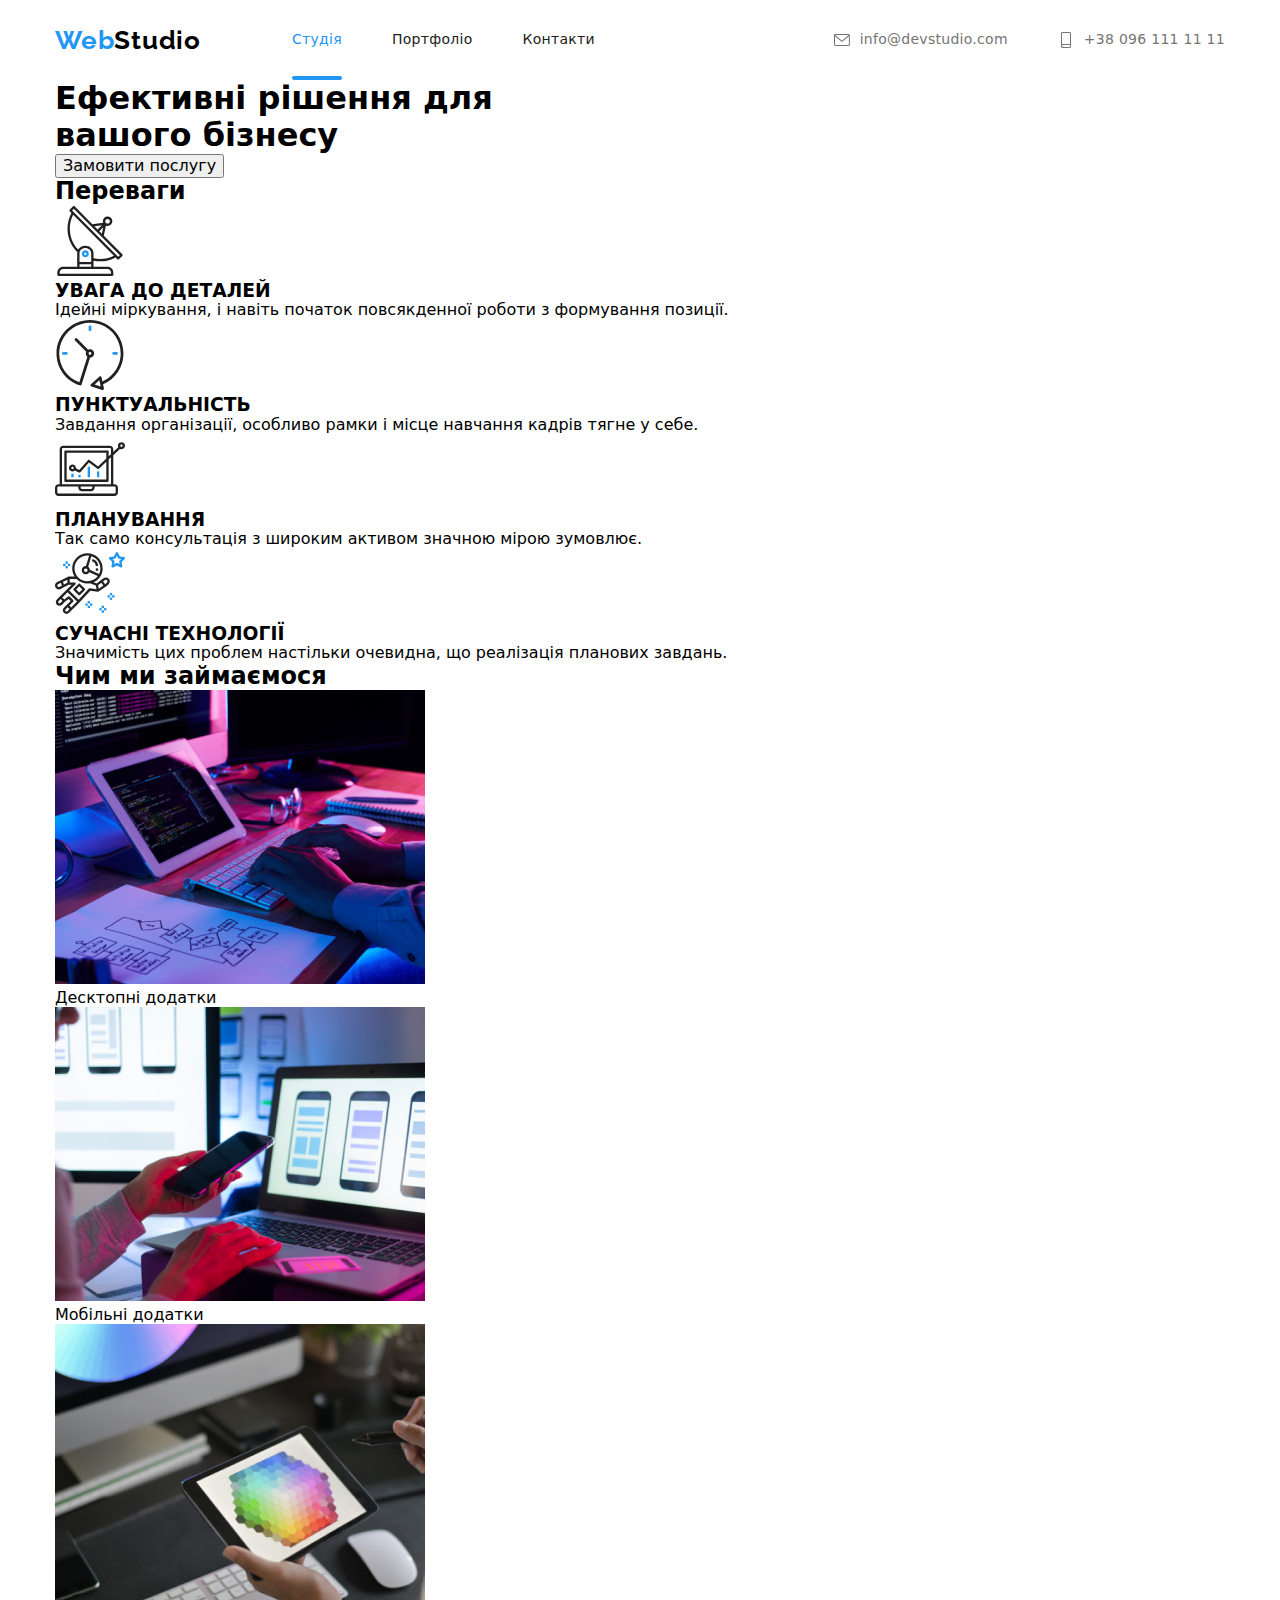
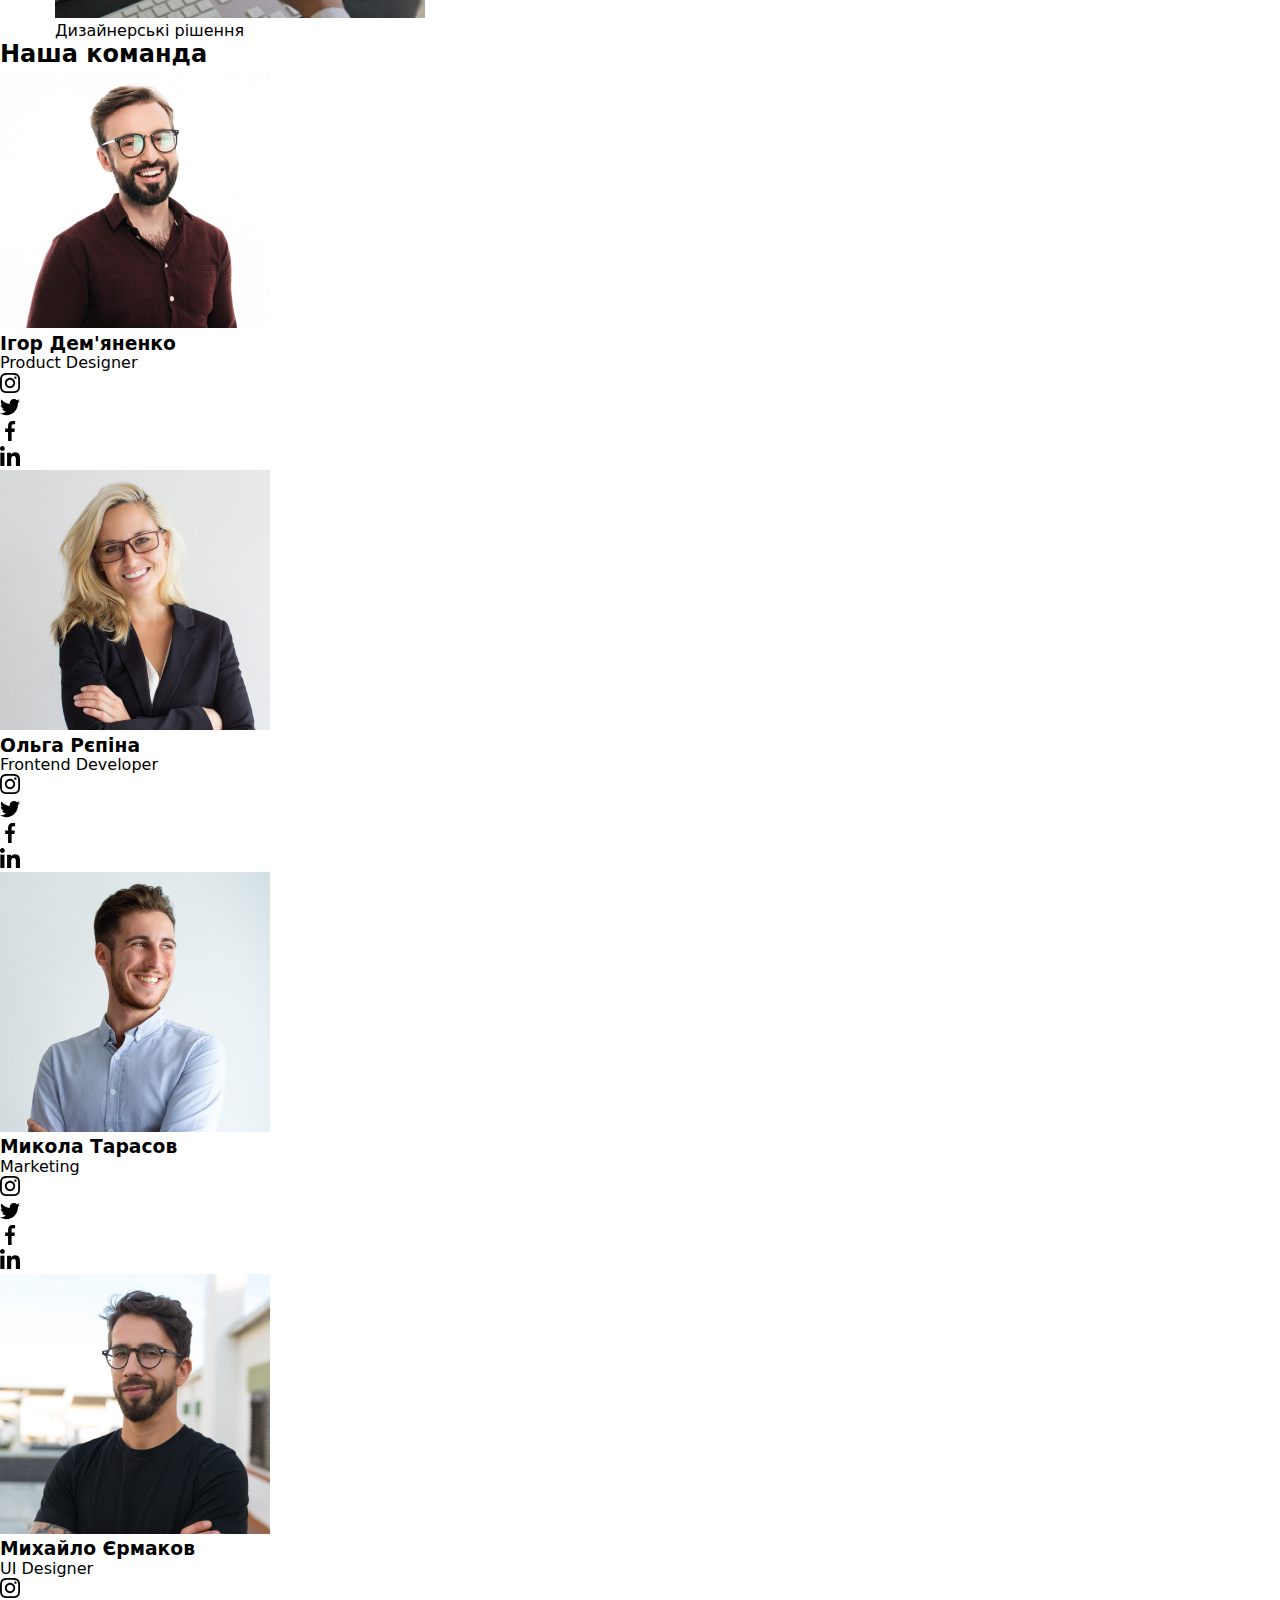
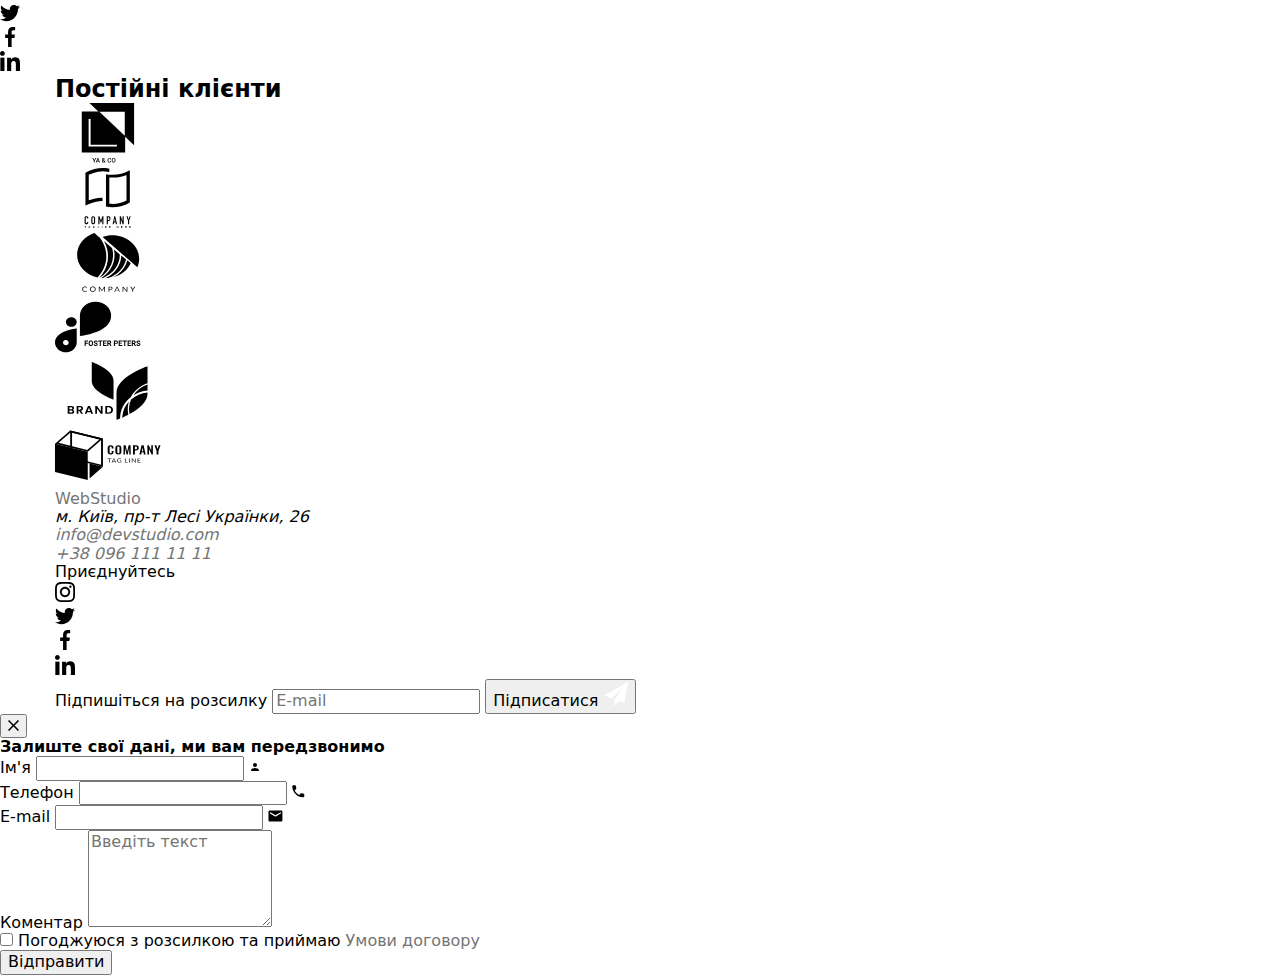
==== commit d522217e: "header made with sass tech" ====
--- a/index.html
+++ b/index.html
@@ -10,15 +10,15 @@
         rel="stylesheet">
     <link rel="stylesheet"
         href="https://cdnjs.cloudflare.com/ajax/libs/modern-normalize/1.0.0/modern-normalize.min.css">
-    <link rel="stylesheet" href="./css/styles.css">
+    <link rel="stylesheet" href="./css/main.min.css">
 </head>
 
 <body>
     <!-- Header section -->
     <header class="header">
-        <div class="container header-content">
-            <nav class="header-navigation">
-                <a class="header-label" href="./index.html" target="_self"><span class="header-logo">Web</span>Studio</a>
+        <div class="header__content container">
+            <nav class="header__navigation">
+                <div class="logo"><a class="logo__label" href="./index.html" target="_self"><span class="logo__text">Web</span>Studio</a></div>
                 <ul class="header-nav header-nav--positioning">
                     <li class="header-nav__item"><a class="header-nav__link header-nav__link--decoration header-nav__link--current" href="./index.html" target="_self">Студія</a></li>
                     <li class="header-nav__item"><a class="header-nav__link header-nav__link--decoration" href="./portfolio.html" target="_self">Портфоліо</a></li>
--- a/css/main.min.css
+++ b/css/main.min.css
@@ -0,0 +1 @@
+/*! modern-normalize v1.1.0 | MIT License | https://github.com/sindresorhus/modern-normalize */*,::before,::after{-webkit-box-sizing:border-box;box-sizing:border-box}html{line-height:1.15;-webkit-text-size-adjust:100%;-moz-tab-size:4;-o-tab-size:4;tab-size:4}body{margin:0;font-family:system-ui,"Segoe UI",Roboto,Helvetica,Arial,sans-serif,"Apple Color Emoji","Segoe UI Emoji"}hr{height:0;color:inherit}abbr[title]{-webkit-text-decoration:underline dotted;text-decoration:underline dotted}b,strong{font-weight:bolder}code,kbd,samp,pre{font-family:ui-monospace,SFMono-Regular,Consolas,"Liberation Mono",Menlo,monospace;font-size:1em}small{font-size:80%}sub,sup{font-size:75%;line-height:0;position:relative;vertical-align:baseline}sub{bottom:-0.25em}sup{top:-0.5em}table{text-indent:0;border-color:inherit}button,input,optgroup,select,textarea{font-family:inherit;font-size:100%;line-height:1.15;margin:0}button,select{text-transform:none}button,[type=button],[type=reset],[type=submit]{-webkit-appearance:button}::-moz-focus-inner{border-style:none;padding:0}:-moz-focusring{outline:1px dotted ButtonText}:-moz-ui-invalid{box-shadow:none}legend{padding:0}progress{vertical-align:baseline}::-webkit-inner-spin-button,::-webkit-outer-spin-button{height:auto}[type=search]{-webkit-appearance:textfield;outline-offset:-2px}::-webkit-search-decoration{-webkit-appearance:none}::-webkit-file-upload-button{-webkit-appearance:button;font:inherit}summary{display:list-item}.header__content,.header__navigation{display:-webkit-box;display:-ms-flexbox;display:flex;-webkit-box-align:center;-ms-flex-align:center;align-items:center}.container{width:1200px;padding:0 15px;margin-left:auto;margin-right:auto}h1,h2,h3,h4,h5,h6,p,ul{margin:0;padding:0}ul{list-style:none}a{text-decoration:none;color:#757575}.logo__label{font-family:"Raleway";font-style:normal;font-weight:700;font-size:26px;line-height:1.19;letter-spacing:.03em;color:#000}.logo__text{color:#2196f3}.header-nav{display:-webkit-box;display:-ms-flexbox;display:flex}.header-nav__item{font-weight:500;font-size:14px;line-height:1.14;letter-spacing:.02em;color:#212121}.header-nav__item:not(:last-child){margin-right:50px}.header-nav__link{position:relative;font-style:normal;font-weight:500;font-size:14px;line-height:1.14;letter-spacing:.02em;color:#212121;-webkit-transition:color 250ms cubic-bezier(0.4, 0, 0.2, 1);transition:color 250ms cubic-bezier(0.4, 0, 0.2, 1)}.header-nav__link:focus,.header-nav__link:hover,.header-nav__link--current{color:#2196f3}.header-nav__link--current::after{position:absolute;content:"";bottom:0;left:0;width:100%;height:4px;border-radius:2px;background-color:#2196f3}.header-nav__link--decoration{display:-webkit-box;display:-ms-flexbox;display:flex;padding:32px 0}.header-nav--positioning{margin-left:91px}.header-contact{display:-webkit-box;display:-ms-flexbox;display:flex;margin-left:auto}.header-contact__item:not(:last-child){margin-right:50px}.header-contact__link{color:#757575;font-weight:500;font-size:14px;line-height:1.14;letter-spacing:.02em;-webkit-transition:color 250ms cubic-bezier(0.4, 0, 0.2, 1);transition:color 250ms cubic-bezier(0.4, 0, 0.2, 1)}.header-contact__link:hover,.header-contact__link:focus{color:#2196f3}.header-contact__link:visited{color:#757575}.header-contact__link--decoration{display:-webkit-box;display:-ms-flexbox;display:flex;padding:32px 0}.header-contact__icon{width:16px;height:16px;margin-right:10px;fill:#757575;-webkit-transition:fill 250ms cubic-bezier(0.4, 0, 0.2, 1);transition:fill 250ms cubic-bezier(0.4, 0, 0.2, 1)}.header-contact__link:focus .header-contact__icon,.header-contact__link:hover .header-contact__icon{fill:#2196f3}/*# sourceMappingURL=main.min.css.map */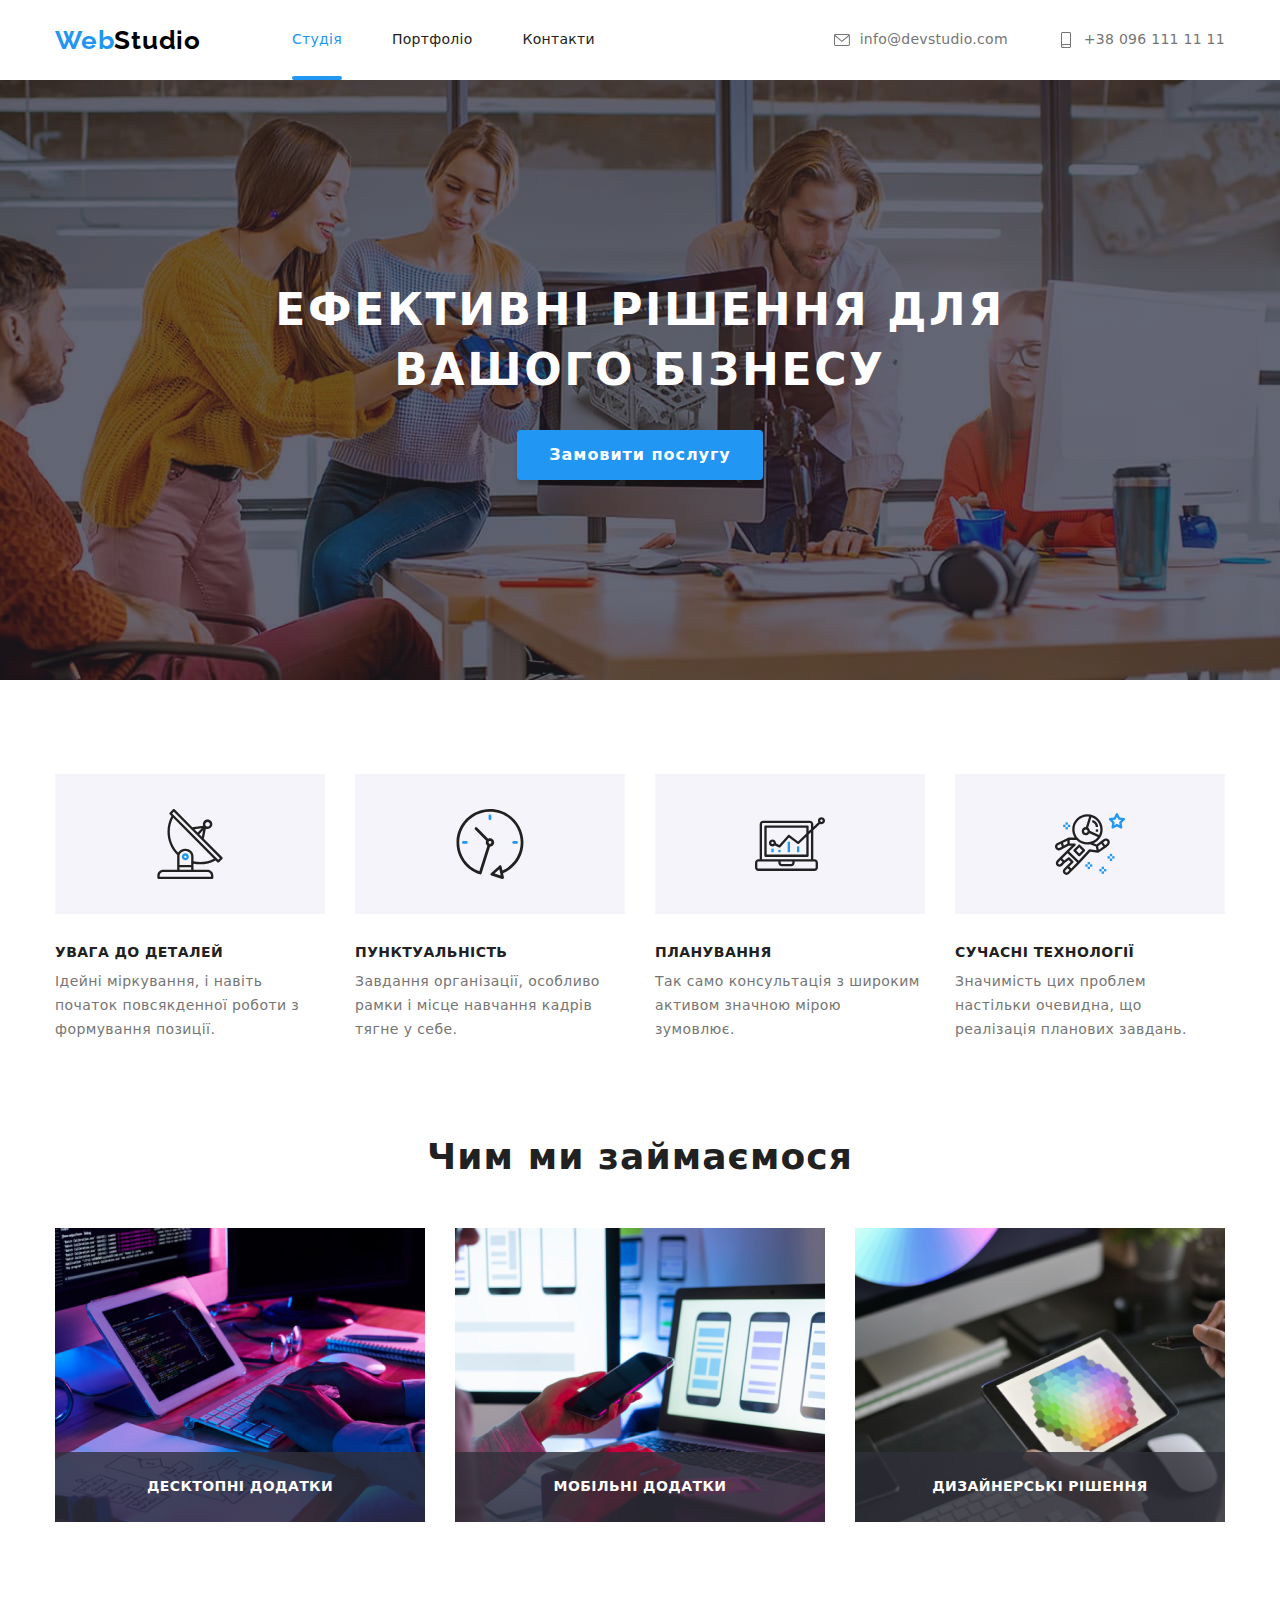
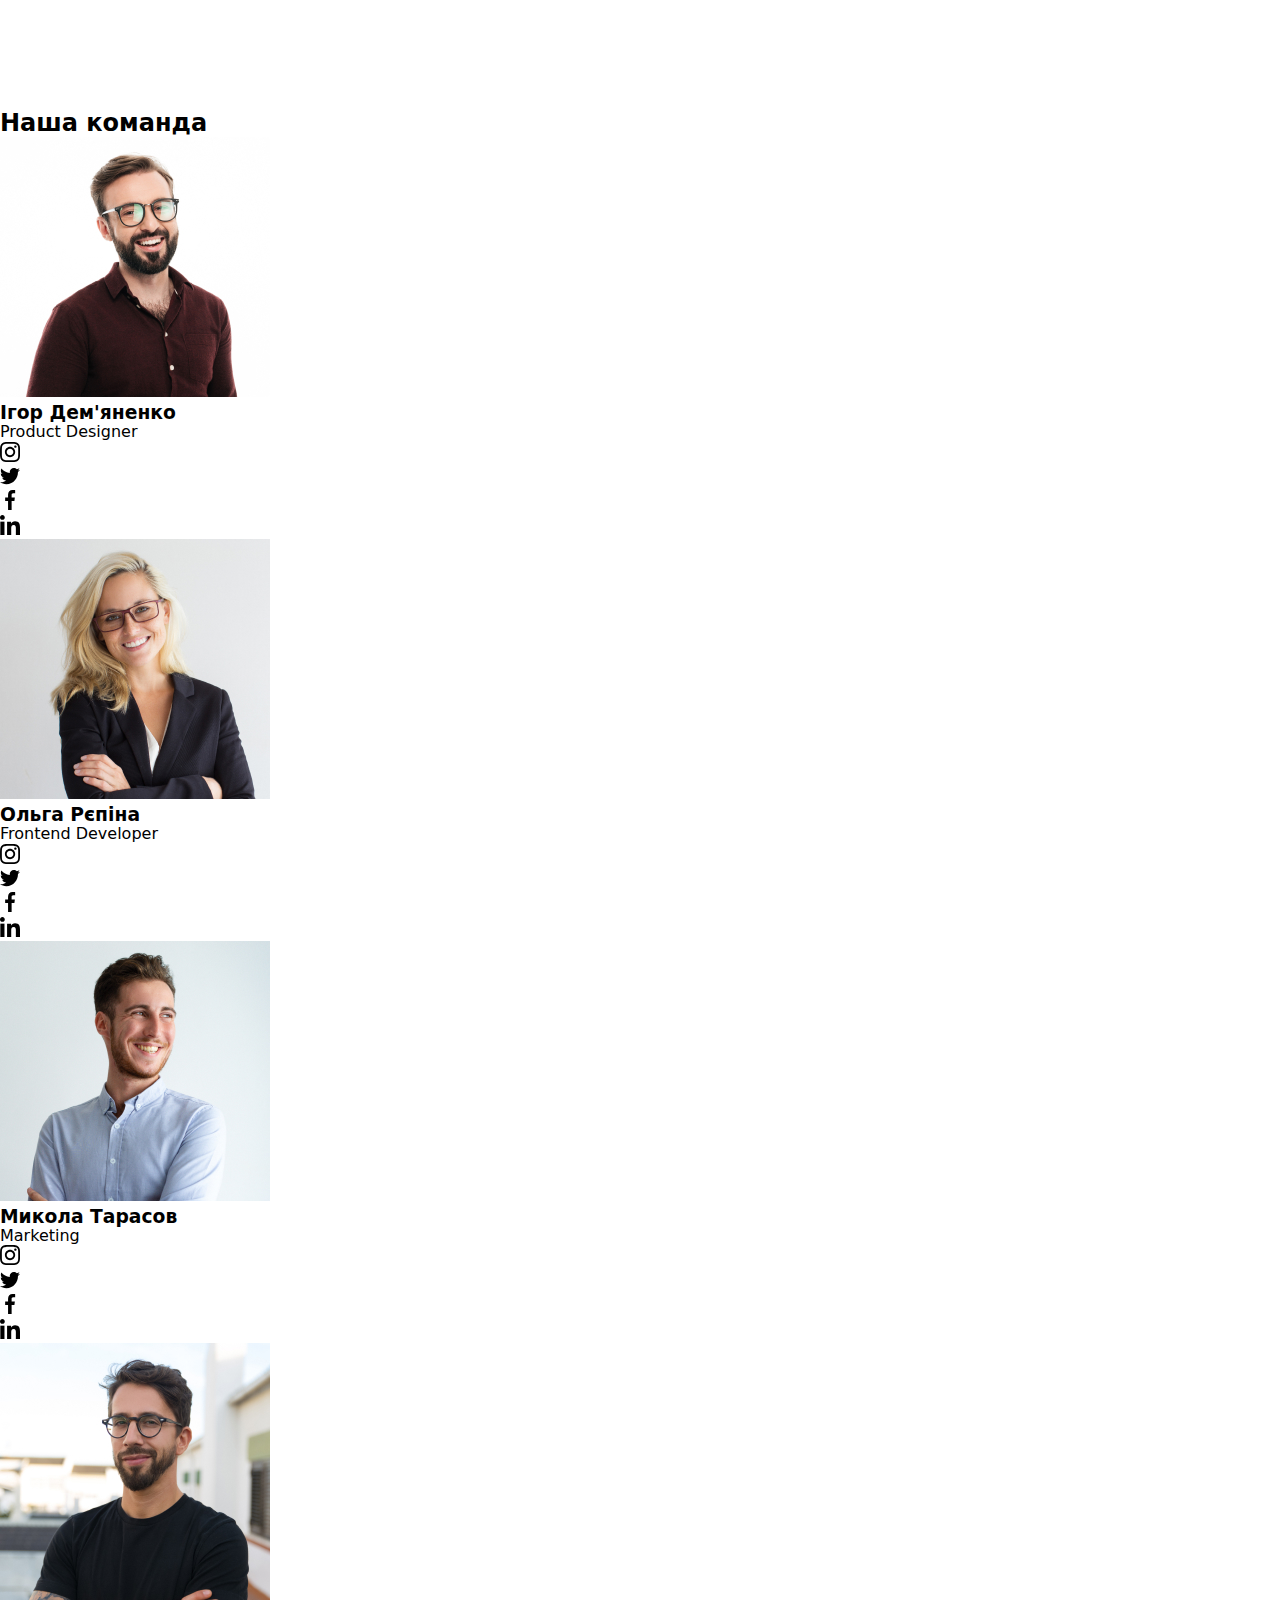
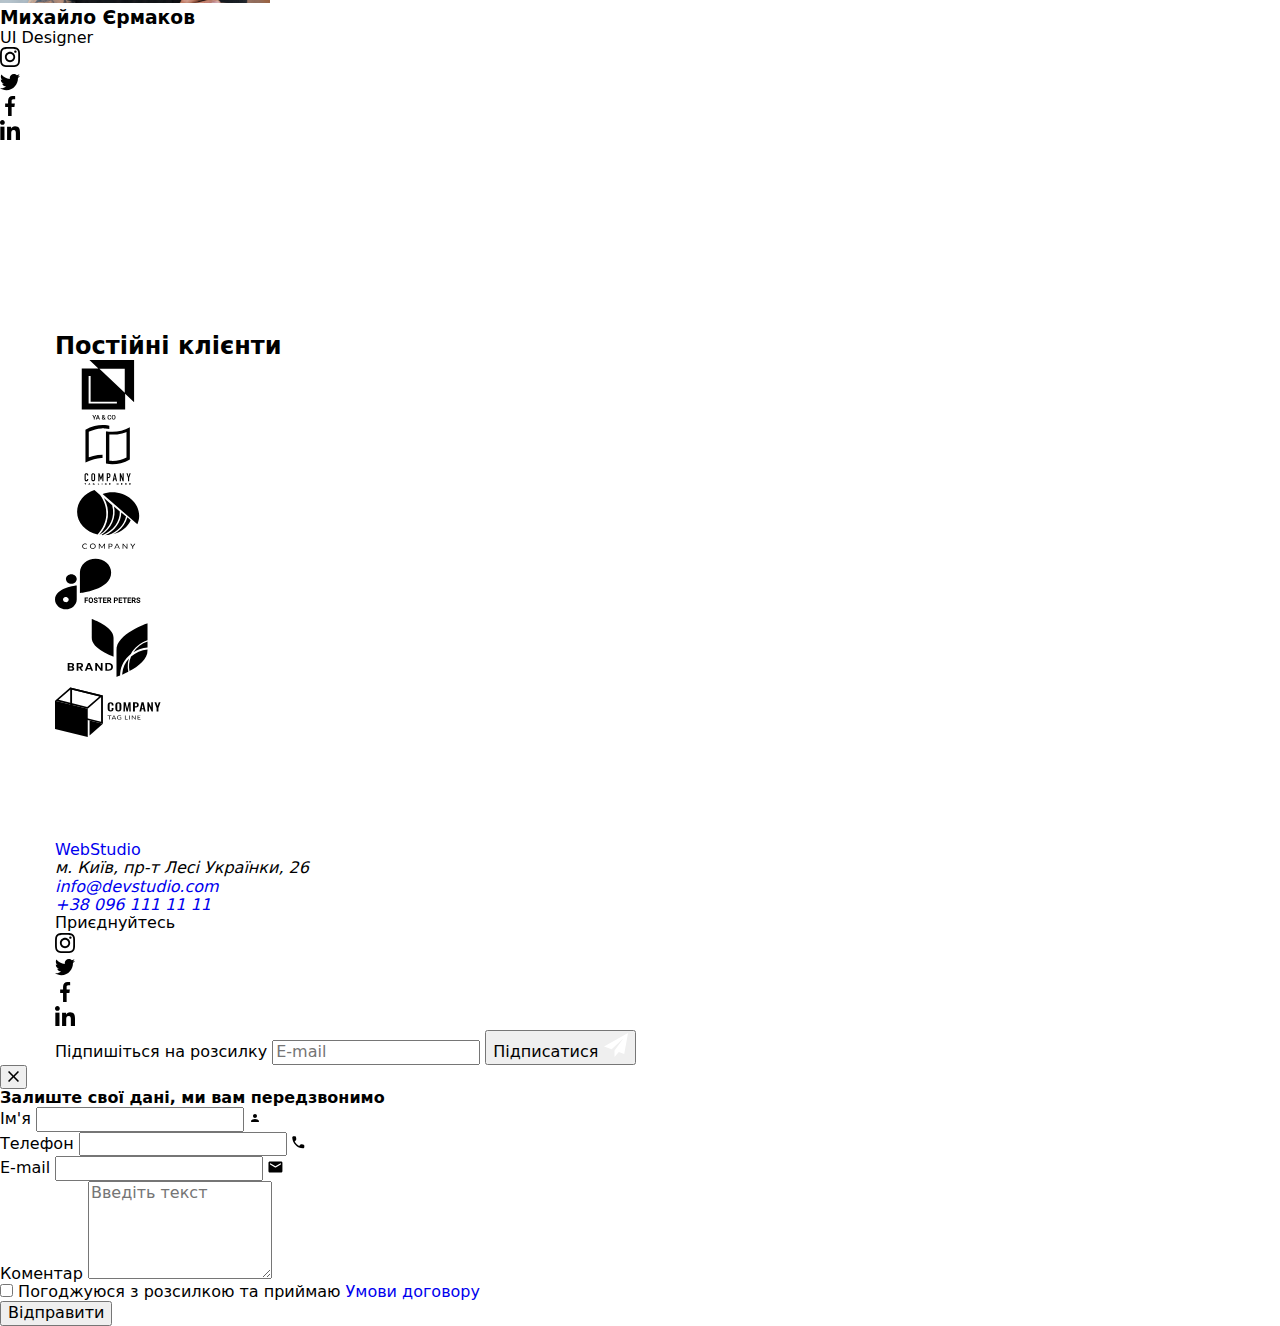
==== commit 64342343: "working section added" ====
--- a/index.html
+++ b/index.html
@@ -105,21 +105,21 @@
                 <h2 class="working__title working__title--decoration padding--top">Чим ми займаємося</h2>
                 <ul class="working__list">
                     <li class="working__item">
-                        <div class="product__thumb">
-                            <img class="product__image" src="./image/box1.jpg" alt="tablet" width="370">
-                            <p class="product__text product__text--decoration">Десктопні додатки</p>
+                        <div class="working__product-thumb">
+                            <img class="working__product-image" src="./image/box1.jpg" alt="tablet" width="370">
+                            <p class="working__product-text ">Десктопні додатки</p>
                         </div>
                     </li>
                     <li class="working__item">
-                        <div class="product__thumb">
-                            <img class="product__image" src="./image/box2.jpg" alt="mobile" width="370">
-                            <p class="product__text product__text--decoration">Мобільні додатки</p>
+                        <div class="working__product-thumb">
+                            <img class="working__product-image" src="./image/box2.jpg" alt="mobile" width="370">
+                            <p class="working__product-text ">Мобільні додатки</p>
                         </div>
                     </li>
                     <li class="working__item">
-                        <div class="product__thumb">
-                            <img class="product__image" src="./image/box3.jpg" alt="desktop" width="370">
-                            <p class="product__text product__text--decoration">Дизайнерські рішення</p>
+                        <div class="working__product-thumb">
+                            <img class="working__product-image" src="./image/box3.jpg" alt="desktop" width="370">
+                            <p class="working__product-text ">Дизайнерські рішення</p>
                         </div>
                     </li>
                 </ul>
--- a/css/main.min.css
+++ b/css/main.min.css
@@ -1 +1 @@
-/*! modern-normalize v1.1.0 | MIT License | https://github.com/sindresorhus/modern-normalize */*,::before,::after{-webkit-box-sizing:border-box;box-sizing:border-box}html{line-height:1.15;-webkit-text-size-adjust:100%;-moz-tab-size:4;-o-tab-size:4;tab-size:4}body{margin:0;font-family:system-ui,"Segoe UI",Roboto,Helvetica,Arial,sans-serif,"Apple Color Emoji","Segoe UI Emoji"}hr{height:0;color:inherit}abbr[title]{-webkit-text-decoration:underline dotted;text-decoration:underline dotted}b,strong{font-weight:bolder}code,kbd,samp,pre{font-family:ui-monospace,SFMono-Regular,Consolas,"Liberation Mono",Menlo,monospace;font-size:1em}small{font-size:80%}sub,sup{font-size:75%;line-height:0;position:relative;vertical-align:baseline}sub{bottom:-0.25em}sup{top:-0.5em}table{text-indent:0;border-color:inherit}button,input,optgroup,select,textarea{font-family:inherit;font-size:100%;line-height:1.15;margin:0}button,select{text-transform:none}button,[type=button],[type=reset],[type=submit]{-webkit-appearance:button}::-moz-focus-inner{border-style:none;padding:0}:-moz-focusring{outline:1px dotted ButtonText}:-moz-ui-invalid{box-shadow:none}legend{padding:0}progress{vertical-align:baseline}::-webkit-inner-spin-button,::-webkit-outer-spin-button{height:auto}[type=search]{-webkit-appearance:textfield;outline-offset:-2px}::-webkit-search-decoration{-webkit-appearance:none}::-webkit-file-upload-button{-webkit-appearance:button;font:inherit}summary{display:list-item}.header__content,.header__navigation{display:-webkit-box;display:-ms-flexbox;display:flex;-webkit-box-align:center;-ms-flex-align:center;align-items:center}.container{width:1200px;padding:0 15px;margin-left:auto;margin-right:auto}h1,h2,h3,h4,h5,h6,p,ul{margin:0;padding:0}ul{list-style:none}a{text-decoration:none;color:#757575}.logo__label{font-family:"Raleway";font-style:normal;font-weight:700;font-size:26px;line-height:1.19;letter-spacing:.03em;color:#000}.logo__text{color:#2196f3}.header-nav{display:-webkit-box;display:-ms-flexbox;display:flex}.header-nav__item{font-weight:500;font-size:14px;line-height:1.14;letter-spacing:.02em;color:#212121}.header-nav__item:not(:last-child){margin-right:50px}.header-nav__link{position:relative;font-style:normal;font-weight:500;font-size:14px;line-height:1.14;letter-spacing:.02em;color:#212121;-webkit-transition:color 250ms cubic-bezier(0.4, 0, 0.2, 1);transition:color 250ms cubic-bezier(0.4, 0, 0.2, 1)}.header-nav__link:focus,.header-nav__link:hover,.header-nav__link--current{color:#2196f3}.header-nav__link--current::after{position:absolute;content:"";bottom:0;left:0;width:100%;height:4px;border-radius:2px;background-color:#2196f3}.header-nav__link--decoration{display:-webkit-box;display:-ms-flexbox;display:flex;padding:32px 0}.header-nav--positioning{margin-left:91px}.header-contact{display:-webkit-box;display:-ms-flexbox;display:flex;margin-left:auto}.header-contact__item:not(:last-child){margin-right:50px}.header-contact__link{color:#757575;font-weight:500;font-size:14px;line-height:1.14;letter-spacing:.02em;-webkit-transition:color 250ms cubic-bezier(0.4, 0, 0.2, 1);transition:color 250ms cubic-bezier(0.4, 0, 0.2, 1)}.header-contact__link:hover,.header-contact__link:focus{color:#2196f3}.header-contact__link:visited{color:#757575}.header-contact__link--decoration{display:-webkit-box;display:-ms-flexbox;display:flex;padding:32px 0}.header-contact__icon{width:16px;height:16px;margin-right:10px;fill:#757575;-webkit-transition:fill 250ms cubic-bezier(0.4, 0, 0.2, 1);transition:fill 250ms cubic-bezier(0.4, 0, 0.2, 1)}.header-contact__link:focus .header-contact__icon,.header-contact__link:hover .header-contact__icon{fill:#2196f3}/*# sourceMappingURL=main.min.css.map */+/*! modern-normalize v1.1.0 | MIT License | https://github.com/sindresorhus/modern-normalize */*,::before,::after{-webkit-box-sizing:border-box;box-sizing:border-box}html{line-height:1.15;-webkit-text-size-adjust:100%;-moz-tab-size:4;-o-tab-size:4;tab-size:4}body{margin:0;font-family:system-ui,"Segoe UI",Roboto,Helvetica,Arial,sans-serif,"Apple Color Emoji","Segoe UI Emoji"}hr{height:0;color:inherit}abbr[title]{-webkit-text-decoration:underline dotted;text-decoration:underline dotted}b,strong{font-weight:bolder}code,kbd,samp,pre{font-family:ui-monospace,SFMono-Regular,Consolas,"Liberation Mono",Menlo,monospace;font-size:1em}small{font-size:80%}sub,sup{font-size:75%;line-height:0;position:relative;vertical-align:baseline}sub{bottom:-0.25em}sup{top:-0.5em}table{text-indent:0;border-color:inherit}button,input,optgroup,select,textarea{font-family:inherit;font-size:100%;line-height:1.15;margin:0}button,select{text-transform:none}button,[type=button],[type=reset],[type=submit]{-webkit-appearance:button}::-moz-focus-inner{border-style:none;padding:0}:-moz-focusring{outline:1px dotted ButtonText}:-moz-ui-invalid{box-shadow:none}legend{padding:0}progress{vertical-align:baseline}::-webkit-inner-spin-button,::-webkit-outer-spin-button{height:auto}[type=search]{-webkit-appearance:textfield;outline-offset:-2px}::-webkit-search-decoration{-webkit-appearance:none}::-webkit-file-upload-button{-webkit-appearance:button;font:inherit}summary{display:list-item}.container{width:1200px;padding:0 15px;margin-left:auto;margin-right:auto}h1,h2,h3,h4,h5,h6,p,ul{margin:0;padding:0}ul{list-style:none}a{text-decoration:none}.visually-hidden{position:absolute;white-space:nowrap;width:1px;height:1px;overflow:hidden;border:0;padding:0;clip:rect(0 0 0 0);-webkit-clip-path:inset(50%);clip-path:inset(50%);margin:-1px}.padding--top{padding-top:94px}.padding--bottom{padding-bottom:94px}.header__content,.header__navigation{display:-webkit-box;display:-ms-flexbox;display:flex;-webkit-box-align:center;-ms-flex-align:center;align-items:center}.logo__label{font-family:"Raleway";font-style:normal;font-weight:700;font-size:26px;line-height:1.19;letter-spacing:.03em;color:#000}.logo__text{color:#2196f3}.header-nav{display:-webkit-box;display:-ms-flexbox;display:flex}.header-nav__item{font-weight:500;font-size:14px;line-height:1.14;letter-spacing:.02em;color:#212121}.header-nav__item:not(:last-child){margin-right:50px}.header-nav__link{position:relative;font-style:normal;font-weight:500;font-size:14px;line-height:1.14;letter-spacing:.02em;color:#212121;-webkit-transition:color 250ms cubic-bezier(0.4, 0, 0.2, 1);transition:color 250ms cubic-bezier(0.4, 0, 0.2, 1)}.header-nav__link:focus,.header-nav__link:hover,.header-nav__link--current{color:#2196f3}.header-nav__link--current::after{position:absolute;content:"";bottom:0;left:0;width:100%;height:4px;border-radius:2px;background-color:#2196f3}.header-nav__link--decoration{display:-webkit-box;display:-ms-flexbox;display:flex;padding:32px 0}.header-nav--positioning{margin-left:91px}.header-contact{display:-webkit-box;display:-ms-flexbox;display:flex;margin-left:auto}.header-contact__item:not(:last-child){margin-right:50px}.header-contact__link{color:#757575;font-weight:500;font-size:14px;line-height:1.14;letter-spacing:.02em;-webkit-transition:color 250ms cubic-bezier(0.4, 0, 0.2, 1);transition:color 250ms cubic-bezier(0.4, 0, 0.2, 1)}.header-contact__link:hover,.header-contact__link:focus{color:#2196f3}.header-contact__link:visited{color:#757575}.header-contact__link--decoration{display:-webkit-box;display:-ms-flexbox;display:flex;padding:32px 0}.header-contact__icon{width:16px;height:16px;margin-right:10px;fill:#757575;-webkit-transition:fill 250ms cubic-bezier(0.4, 0, 0.2, 1);transition:fill 250ms cubic-bezier(0.4, 0, 0.2, 1)}.header-contact__link:focus .header-contact__icon,.header-contact__link:hover .header-contact__icon{fill:#2196f3}.hero{max-width:1600px;height:600px;background-image:-webkit-gradient(linear, left top, right top, from(rgba(47, 48, 58, 0.4)), to(rgba(47, 48, 58, 0.4))),url(../image/bgImg.jpg);background-image:linear-gradient(to right, rgba(47, 48, 58, 0.4), rgba(47, 48, 58, 0.4)),url(../image/bgImg.jpg);background-repeat:no-repeat;background-size:cover;background-position:center;margin-left:auto;margin-right:auto;background-color:#2f303a;text-align:center;padding-top:200px}.hero-content__title{font-style:normal;font-weight:900;font-size:44px;line-height:1.36;letter-spacing:.06em;text-transform:uppercase;color:#fff;margin-bottom:30px}.hero-content__button{background:#2196f3;padding:10px 32px;font-weight:700;font-size:16px;line-height:1.875;letter-spacing:.06em;color:#fff;-webkit-box-shadow:0px 4px 4px rgba(0,0,0,.15);box-shadow:0px 4px 4px rgba(0,0,0,.15);border-radius:4px;border:none;-webkit-transition:background 250ms cubic-bezier(0.4, 0, 0.2, 1),color 200ms cubic-bezier(0.4, 0, 0.2, 1);transition:background 250ms cubic-bezier(0.4, 0, 0.2, 1),color 200ms cubic-bezier(0.4, 0, 0.2, 1)}.hero-content__button:hover,.hero-content__button:focus{cursor:pointer;background:#188ce8}.advantages__list{display:-webkit-box;display:-ms-flexbox;display:flex}.advantages__item{display:inline-block;width:270px}.advantages__item:not(:last-child){margin-right:30px}.advantages__card{display:-webkit-box;display:-ms-flexbox;display:flex;-webkit-box-pack:center;-ms-flex-pack:center;justify-content:center;-webkit-box-align:center;-ms-flex-align:center;align-items:center;width:270px;height:140px;background-color:#f5f4fa}.advantages__title{font-weight:700;font-size:14px;line-height:16px;letter-spacing:.03em;text-transform:uppercase;color:#212121;padding-top:30px;padding-bottom:10px}.advantages__details{font-weight:400;font-size:14px;line-height:1.71;letter-spacing:.03em;color:#757575}.working__title{font-weight:700;font-size:36px;line-height:1.166666;letter-spacing:.03em;color:#212121;text-align:center;padding-bottom:50px}.working__list{display:-webkit-box;display:-ms-flexbox;display:flex;-webkit-box-pack:center;-ms-flex-pack:center;justify-content:center;-webkit-box-align:center;-ms-flex-align:center;align-items:center}.working__item:not(:last-child){margin-right:30px}.working__product-thumb{position:relative}.working__product-image{display:block}.working__product-text{position:absolute;display:-webkit-inline-box;display:-ms-inline-flexbox;display:inline-flex;-webkit-box-pack:center;-ms-flex-pack:center;justify-content:center;-webkit-box-align:center;-ms-flex-align:center;align-items:center;bottom:0;left:0;height:70px;width:100%;font-weight:700;font-size:14px;line-height:1.14;letter-spacing:.03em;text-transform:uppercase;color:#fff;background-color:rgba(47,48,58,.8);opacity:1}/*# sourceMappingURL=main.min.css.map */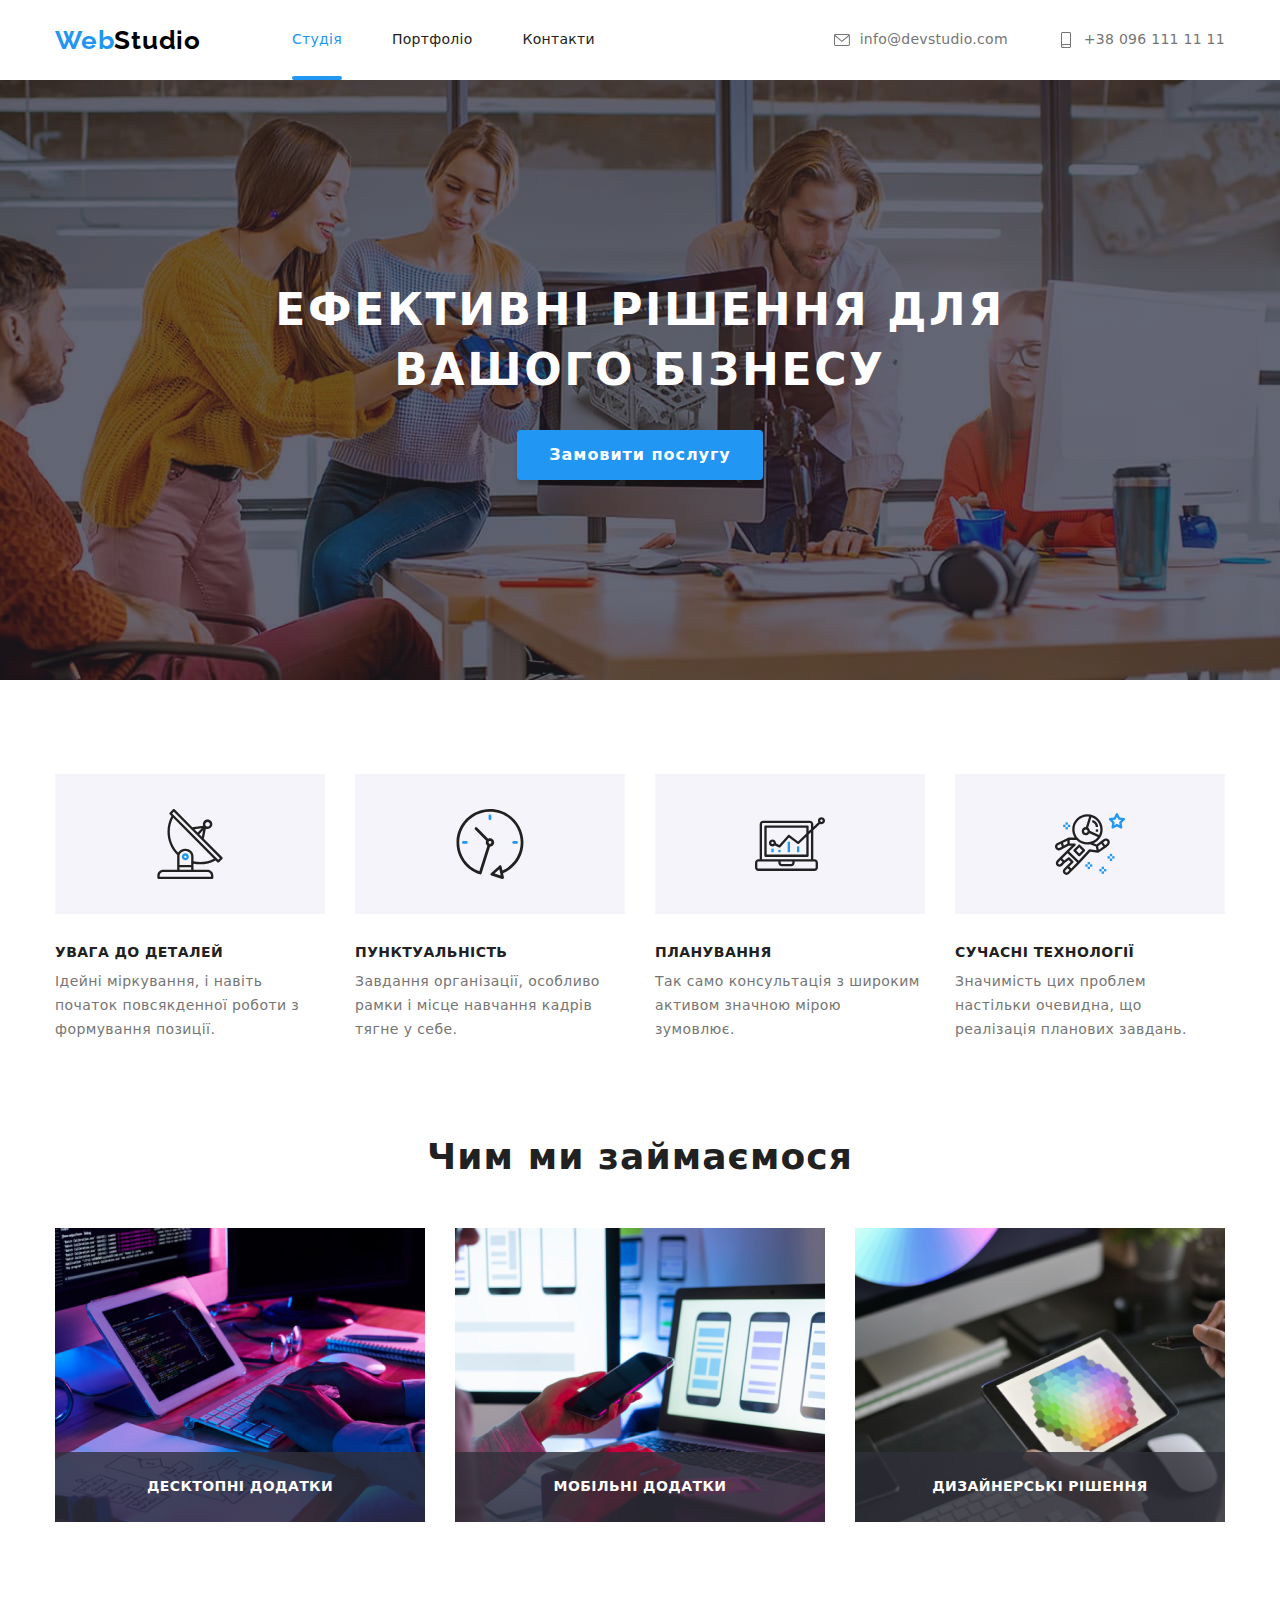
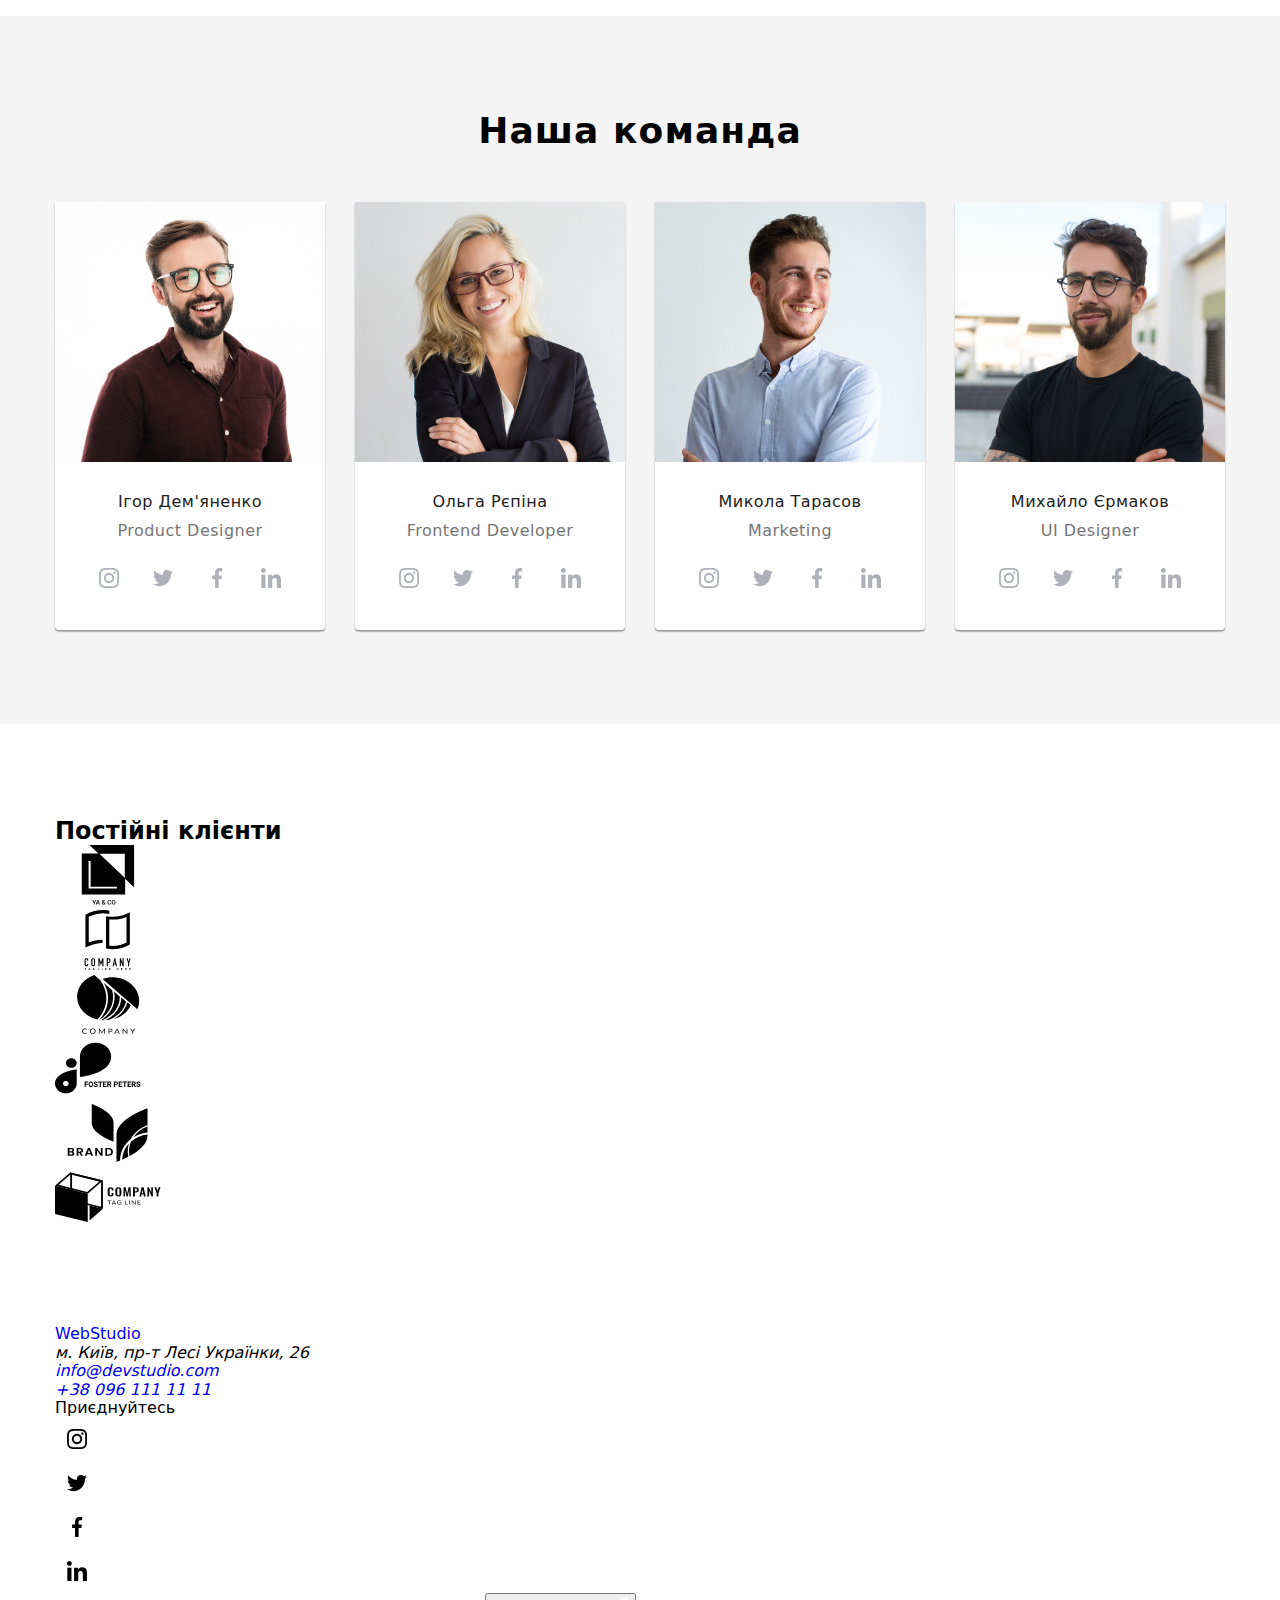
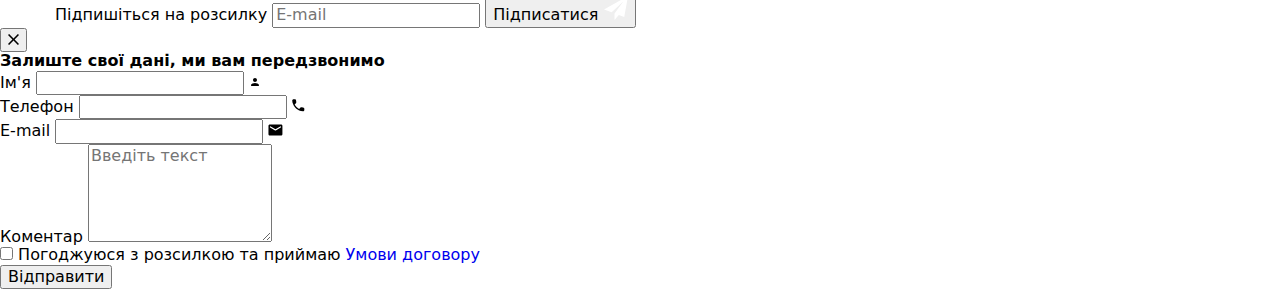
==== commit bc406ff1: "team section added" ====
--- a/index.html
+++ b/index.html
@@ -131,7 +131,7 @@
                 <ul class="team-block__list">
                     <li class="team-block__item">
                         <img class="team-block__image" src="./image/team-member1.jpg" alt="Ihor Demianenko profile" width="270">
-                        <div class="developer">
+                        <div class="developer ">
                             <h3 class="developer__name">Ігор Дем'яненко</h3>
                             <p class="developer__position">Product Designer</p>
                             <ul class="social">
--- a/css/main.min.css
+++ b/css/main.min.css
@@ -1 +1 @@
-/*! modern-normalize v1.1.0 | MIT License | https://github.com/sindresorhus/modern-normalize */*,::before,::after{-webkit-box-sizing:border-box;box-sizing:border-box}html{line-height:1.15;-webkit-text-size-adjust:100%;-moz-tab-size:4;-o-tab-size:4;tab-size:4}body{margin:0;font-family:system-ui,"Segoe UI",Roboto,Helvetica,Arial,sans-serif,"Apple Color Emoji","Segoe UI Emoji"}hr{height:0;color:inherit}abbr[title]{-webkit-text-decoration:underline dotted;text-decoration:underline dotted}b,strong{font-weight:bolder}code,kbd,samp,pre{font-family:ui-monospace,SFMono-Regular,Consolas,"Liberation Mono",Menlo,monospace;font-size:1em}small{font-size:80%}sub,sup{font-size:75%;line-height:0;position:relative;vertical-align:baseline}sub{bottom:-0.25em}sup{top:-0.5em}table{text-indent:0;border-color:inherit}button,input,optgroup,select,textarea{font-family:inherit;font-size:100%;line-height:1.15;margin:0}button,select{text-transform:none}button,[type=button],[type=reset],[type=submit]{-webkit-appearance:button}::-moz-focus-inner{border-style:none;padding:0}:-moz-focusring{outline:1px dotted ButtonText}:-moz-ui-invalid{box-shadow:none}legend{padding:0}progress{vertical-align:baseline}::-webkit-inner-spin-button,::-webkit-outer-spin-button{height:auto}[type=search]{-webkit-appearance:textfield;outline-offset:-2px}::-webkit-search-decoration{-webkit-appearance:none}::-webkit-file-upload-button{-webkit-appearance:button;font:inherit}summary{display:list-item}.container{width:1200px;padding:0 15px;margin-left:auto;margin-right:auto}h1,h2,h3,h4,h5,h6,p,ul{margin:0;padding:0}ul{list-style:none}a{text-decoration:none}.visually-hidden{position:absolute;white-space:nowrap;width:1px;height:1px;overflow:hidden;border:0;padding:0;clip:rect(0 0 0 0);-webkit-clip-path:inset(50%);clip-path:inset(50%);margin:-1px}.padding--top{padding-top:94px}.padding--bottom{padding-bottom:94px}.header__content,.header__navigation{display:-webkit-box;display:-ms-flexbox;display:flex;-webkit-box-align:center;-ms-flex-align:center;align-items:center}.logo__label{font-family:"Raleway";font-style:normal;font-weight:700;font-size:26px;line-height:1.19;letter-spacing:.03em;color:#000}.logo__text{color:#2196f3}.header-nav{display:-webkit-box;display:-ms-flexbox;display:flex}.header-nav__item{font-weight:500;font-size:14px;line-height:1.14;letter-spacing:.02em;color:#212121}.header-nav__item:not(:last-child){margin-right:50px}.header-nav__link{position:relative;font-style:normal;font-weight:500;font-size:14px;line-height:1.14;letter-spacing:.02em;color:#212121;-webkit-transition:color 250ms cubic-bezier(0.4, 0, 0.2, 1);transition:color 250ms cubic-bezier(0.4, 0, 0.2, 1)}.header-nav__link:focus,.header-nav__link:hover,.header-nav__link--current{color:#2196f3}.header-nav__link--current::after{position:absolute;content:"";bottom:0;left:0;width:100%;height:4px;border-radius:2px;background-color:#2196f3}.header-nav__link--decoration{display:-webkit-box;display:-ms-flexbox;display:flex;padding:32px 0}.header-nav--positioning{margin-left:91px}.header-contact{display:-webkit-box;display:-ms-flexbox;display:flex;margin-left:auto}.header-contact__item:not(:last-child){margin-right:50px}.header-contact__link{color:#757575;font-weight:500;font-size:14px;line-height:1.14;letter-spacing:.02em;-webkit-transition:color 250ms cubic-bezier(0.4, 0, 0.2, 1);transition:color 250ms cubic-bezier(0.4, 0, 0.2, 1)}.header-contact__link:hover,.header-contact__link:focus{color:#2196f3}.header-contact__link:visited{color:#757575}.header-contact__link--decoration{display:-webkit-box;display:-ms-flexbox;display:flex;padding:32px 0}.header-contact__icon{width:16px;height:16px;margin-right:10px;fill:#757575;-webkit-transition:fill 250ms cubic-bezier(0.4, 0, 0.2, 1);transition:fill 250ms cubic-bezier(0.4, 0, 0.2, 1)}.header-contact__link:focus .header-contact__icon,.header-contact__link:hover .header-contact__icon{fill:#2196f3}.hero{max-width:1600px;height:600px;background-image:-webkit-gradient(linear, left top, right top, from(rgba(47, 48, 58, 0.4)), to(rgba(47, 48, 58, 0.4))),url(../image/bgImg.jpg);background-image:linear-gradient(to right, rgba(47, 48, 58, 0.4), rgba(47, 48, 58, 0.4)),url(../image/bgImg.jpg);background-repeat:no-repeat;background-size:cover;background-position:center;margin-left:auto;margin-right:auto;background-color:#2f303a;text-align:center;padding-top:200px}.hero-content__title{font-style:normal;font-weight:900;font-size:44px;line-height:1.36;letter-spacing:.06em;text-transform:uppercase;color:#fff;margin-bottom:30px}.hero-content__button{background:#2196f3;padding:10px 32px;font-weight:700;font-size:16px;line-height:1.875;letter-spacing:.06em;color:#fff;-webkit-box-shadow:0px 4px 4px rgba(0,0,0,.15);box-shadow:0px 4px 4px rgba(0,0,0,.15);border-radius:4px;border:none;-webkit-transition:background 250ms cubic-bezier(0.4, 0, 0.2, 1),color 200ms cubic-bezier(0.4, 0, 0.2, 1);transition:background 250ms cubic-bezier(0.4, 0, 0.2, 1),color 200ms cubic-bezier(0.4, 0, 0.2, 1)}.hero-content__button:hover,.hero-content__button:focus{cursor:pointer;background:#188ce8}.advantages__list{display:-webkit-box;display:-ms-flexbox;display:flex}.advantages__item{display:inline-block;width:270px}.advantages__item:not(:last-child){margin-right:30px}.advantages__card{display:-webkit-box;display:-ms-flexbox;display:flex;-webkit-box-pack:center;-ms-flex-pack:center;justify-content:center;-webkit-box-align:center;-ms-flex-align:center;align-items:center;width:270px;height:140px;background-color:#f5f4fa}.advantages__title{font-weight:700;font-size:14px;line-height:16px;letter-spacing:.03em;text-transform:uppercase;color:#212121;padding-top:30px;padding-bottom:10px}.advantages__details{font-weight:400;font-size:14px;line-height:1.71;letter-spacing:.03em;color:#757575}.working__title{font-weight:700;font-size:36px;line-height:1.166666;letter-spacing:.03em;color:#212121;text-align:center;padding-bottom:50px}.working__list{display:-webkit-box;display:-ms-flexbox;display:flex;-webkit-box-pack:center;-ms-flex-pack:center;justify-content:center;-webkit-box-align:center;-ms-flex-align:center;align-items:center}.working__item:not(:last-child){margin-right:30px}.working__product-thumb{position:relative}.working__product-image{display:block}.working__product-text{position:absolute;display:-webkit-inline-box;display:-ms-inline-flexbox;display:inline-flex;-webkit-box-pack:center;-ms-flex-pack:center;justify-content:center;-webkit-box-align:center;-ms-flex-align:center;align-items:center;bottom:0;left:0;height:70px;width:100%;font-weight:700;font-size:14px;line-height:1.14;letter-spacing:.03em;text-transform:uppercase;color:#fff;background-color:rgba(47,48,58,.8);opacity:1}/*# sourceMappingURL=main.min.css.map */+/*! modern-normalize v1.1.0 | MIT License | https://github.com/sindresorhus/modern-normalize */*,::before,::after{-webkit-box-sizing:border-box;box-sizing:border-box}html{line-height:1.15;-webkit-text-size-adjust:100%;-moz-tab-size:4;-o-tab-size:4;tab-size:4}body{margin:0;font-family:system-ui,"Segoe UI",Roboto,Helvetica,Arial,sans-serif,"Apple Color Emoji","Segoe UI Emoji"}hr{height:0;color:inherit}abbr[title]{-webkit-text-decoration:underline dotted;text-decoration:underline dotted}b,strong{font-weight:bolder}code,kbd,samp,pre{font-family:ui-monospace,SFMono-Regular,Consolas,"Liberation Mono",Menlo,monospace;font-size:1em}small{font-size:80%}sub,sup{font-size:75%;line-height:0;position:relative;vertical-align:baseline}sub{bottom:-0.25em}sup{top:-0.5em}table{text-indent:0;border-color:inherit}button,input,optgroup,select,textarea{font-family:inherit;font-size:100%;line-height:1.15;margin:0}button,select{text-transform:none}button,[type=button],[type=reset],[type=submit]{-webkit-appearance:button}::-moz-focus-inner{border-style:none;padding:0}:-moz-focusring{outline:1px dotted ButtonText}:-moz-ui-invalid{box-shadow:none}legend{padding:0}progress{vertical-align:baseline}::-webkit-inner-spin-button,::-webkit-outer-spin-button{height:auto}[type=search]{-webkit-appearance:textfield;outline-offset:-2px}::-webkit-search-decoration{-webkit-appearance:none}::-webkit-file-upload-button{-webkit-appearance:button;font:inherit}summary{display:list-item}.container{width:1200px;padding:0 15px;margin-left:auto;margin-right:auto}h1,h2,h3,h4,h5,h6,p,ul{margin:0;padding:0}ul{list-style:none}a{text-decoration:none}.visually-hidden{position:absolute;white-space:nowrap;width:1px;height:1px;overflow:hidden;border:0;padding:0;clip:rect(0 0 0 0);-webkit-clip-path:inset(50%);clip-path:inset(50%);margin:-1px}.padding--top{padding-top:94px}.padding--bottom{padding-bottom:94px}.header__content,.header__navigation{display:-webkit-box;display:-ms-flexbox;display:flex;-webkit-box-align:center;-ms-flex-align:center;align-items:center}.logo__label{font-family:"Raleway";font-style:normal;font-weight:700;font-size:26px;line-height:1.19;letter-spacing:.03em;color:#000}.logo__text{color:#2196f3}.header-nav{display:-webkit-box;display:-ms-flexbox;display:flex}.header-nav__item{font-weight:500;font-size:14px;line-height:1.14;letter-spacing:.02em;color:#212121}.header-nav__item:not(:last-child){margin-right:50px}.header-nav__link{position:relative;font-style:normal;font-weight:500;font-size:14px;line-height:1.14;letter-spacing:.02em;color:#212121;-webkit-transition:color 250ms cubic-bezier(0.4, 0, 0.2, 1);transition:color 250ms cubic-bezier(0.4, 0, 0.2, 1)}.header-nav__link:focus,.header-nav__link:hover,.header-nav__link--current{color:#2196f3}.header-nav__link--current::after{position:absolute;content:"";bottom:0;left:0;width:100%;height:4px;border-radius:2px;background-color:#2196f3}.header-nav__link--decoration{display:-webkit-box;display:-ms-flexbox;display:flex;padding:32px 0}.header-nav--positioning{margin-left:91px}.header-contact{display:-webkit-box;display:-ms-flexbox;display:flex;margin-left:auto}.header-contact__item:not(:last-child){margin-right:50px}.header-contact__link{color:#757575;font-weight:500;font-size:14px;line-height:1.14;letter-spacing:.02em;-webkit-transition:color 250ms cubic-bezier(0.4, 0, 0.2, 1);transition:color 250ms cubic-bezier(0.4, 0, 0.2, 1)}.header-contact__link:hover,.header-contact__link:focus{color:#2196f3}.header-contact__link:visited{color:#757575}.header-contact__link--decoration{display:-webkit-box;display:-ms-flexbox;display:flex;padding:32px 0}.header-contact__icon{width:16px;height:16px;margin-right:10px;fill:#757575;-webkit-transition:fill 250ms cubic-bezier(0.4, 0, 0.2, 1);transition:fill 250ms cubic-bezier(0.4, 0, 0.2, 1)}.header-contact__link:focus .header-contact__icon,.header-contact__link:hover .header-contact__icon{fill:#2196f3}.hero{max-width:1600px;height:600px;background-image:-webkit-gradient(linear, left top, right top, from(rgba(47, 48, 58, 0.4)), to(rgba(47, 48, 58, 0.4))),url(../image/bgImg.jpg);background-image:linear-gradient(to right, rgba(47, 48, 58, 0.4), rgba(47, 48, 58, 0.4)),url(../image/bgImg.jpg);background-repeat:no-repeat;background-size:cover;background-position:center;margin-left:auto;margin-right:auto;background-color:#2f303a;text-align:center;padding-top:200px}.hero-content__title{font-style:normal;font-weight:900;font-size:44px;line-height:1.36;letter-spacing:.06em;text-transform:uppercase;color:#fff;margin-bottom:30px}.hero-content__button{background:#2196f3;padding:10px 32px;font-weight:700;font-size:16px;line-height:1.875;letter-spacing:.06em;color:#fff;-webkit-box-shadow:0px 4px 4px rgba(0,0,0,.15);box-shadow:0px 4px 4px rgba(0,0,0,.15);border-radius:4px;border:none;-webkit-transition:background 250ms cubic-bezier(0.4, 0, 0.2, 1),color 200ms cubic-bezier(0.4, 0, 0.2, 1);transition:background 250ms cubic-bezier(0.4, 0, 0.2, 1),color 200ms cubic-bezier(0.4, 0, 0.2, 1)}.hero-content__button:hover,.hero-content__button:focus{cursor:pointer;background:#188ce8}.advantages__list{display:-webkit-box;display:-ms-flexbox;display:flex}.advantages__item{display:inline-block;width:270px}.advantages__item:not(:last-child){margin-right:30px}.advantages__card{display:-webkit-box;display:-ms-flexbox;display:flex;-webkit-box-pack:center;-ms-flex-pack:center;justify-content:center;-webkit-box-align:center;-ms-flex-align:center;align-items:center;width:270px;height:140px;background-color:#f5f4fa}.advantages__title{font-weight:700;font-size:14px;line-height:16px;letter-spacing:.03em;text-transform:uppercase;color:#212121;padding-top:30px;padding-bottom:10px}.advantages__details{font-weight:400;font-size:14px;line-height:1.71;letter-spacing:.03em;color:#757575}.working__title{font-weight:700;font-size:36px;line-height:1.166666;letter-spacing:.03em;color:#212121;text-align:center;padding-bottom:50px}.working__list{display:-webkit-box;display:-ms-flexbox;display:flex;-webkit-box-pack:center;-ms-flex-pack:center;justify-content:center;-webkit-box-align:center;-ms-flex-align:center;align-items:center}.working__item:not(:last-child){margin-right:30px}.working__product-thumb{position:relative}.working__product-image{display:block}.working__product-text{position:absolute;display:-webkit-inline-box;display:-ms-inline-flexbox;display:inline-flex;-webkit-box-pack:center;-ms-flex-pack:center;justify-content:center;-webkit-box-align:center;-ms-flex-align:center;align-items:center;bottom:0;left:0;height:70px;width:100%;font-weight:700;font-size:14px;line-height:1.14;letter-spacing:.03em;text-transform:uppercase;color:#fff;background-color:rgba(47,48,58,.8);opacity:1}.team-block{background-color:#f5f5f5}.team-block__topic{text-align:center;padding-bottom:50px;font-weight:700;font-size:36px;line-height:1.16;letter-spacing:.03em;color:var(--color-2121)}.team-block__list{display:-webkit-box;display:-ms-flexbox;display:flex;-webkit-box-pack:center;-ms-flex-pack:center;justify-content:center}.team-block__item{-webkit-box-shadow:0px 1px 3px rgba(0,0,0,.12),0px 1px 1px rgba(0,0,0,.14),0px 2px 1px rgba(0,0,0,.2);box-shadow:0px 1px 3px rgba(0,0,0,.12),0px 1px 1px rgba(0,0,0,.14),0px 2px 1px rgba(0,0,0,.2);border-radius:0px 0px 4px 4px;background-color:#fff}.team-block__item:not(:last-child){margin-right:30px}.team-block__image{display:block}.developer{padding:30px 0}.developer__name{font-weight:500;font-size:16px;line-height:19px;text-align:center;letter-spacing:.03em;color:#212121}.developer__position{font-weight:400;font-size:16px;line-height:19px;text-align:center;letter-spacing:.03em;color:#757575;padding-top:10px}.social{display:-webkit-box;display:-ms-flexbox;display:flex;-webkit-box-pack:center;-ms-flex-pack:center;justify-content:center;-webkit-box-align:center;-ms-flex-align:center;align-items:center;padding-top:16px}.social__item:not(:last-child){padding-right:10px}.social__link{display:-webkit-inline-box;display:-ms-inline-flexbox;display:inline-flex;border-radius:50%;-webkit-transition:background-color 250ms cubic-bezier(0.4, 0, 0.2, 1);transition:background-color 250ms cubic-bezier(0.4, 0, 0.2, 1);padding:12px}.social__link:hover,.social__link:focus{background-color:#2196f3}.social__logo{fill:#afb1b8;-webkit-transition:fill 250ms cubic-bezier(0.4, 0, 0.2, 1);transition:fill 250ms cubic-bezier(0.4, 0, 0.2, 1)}.social__link:hover .social__logo,.social__link:focus .social__logo{fill:#fff}/*# sourceMappingURL=main.min.css.map */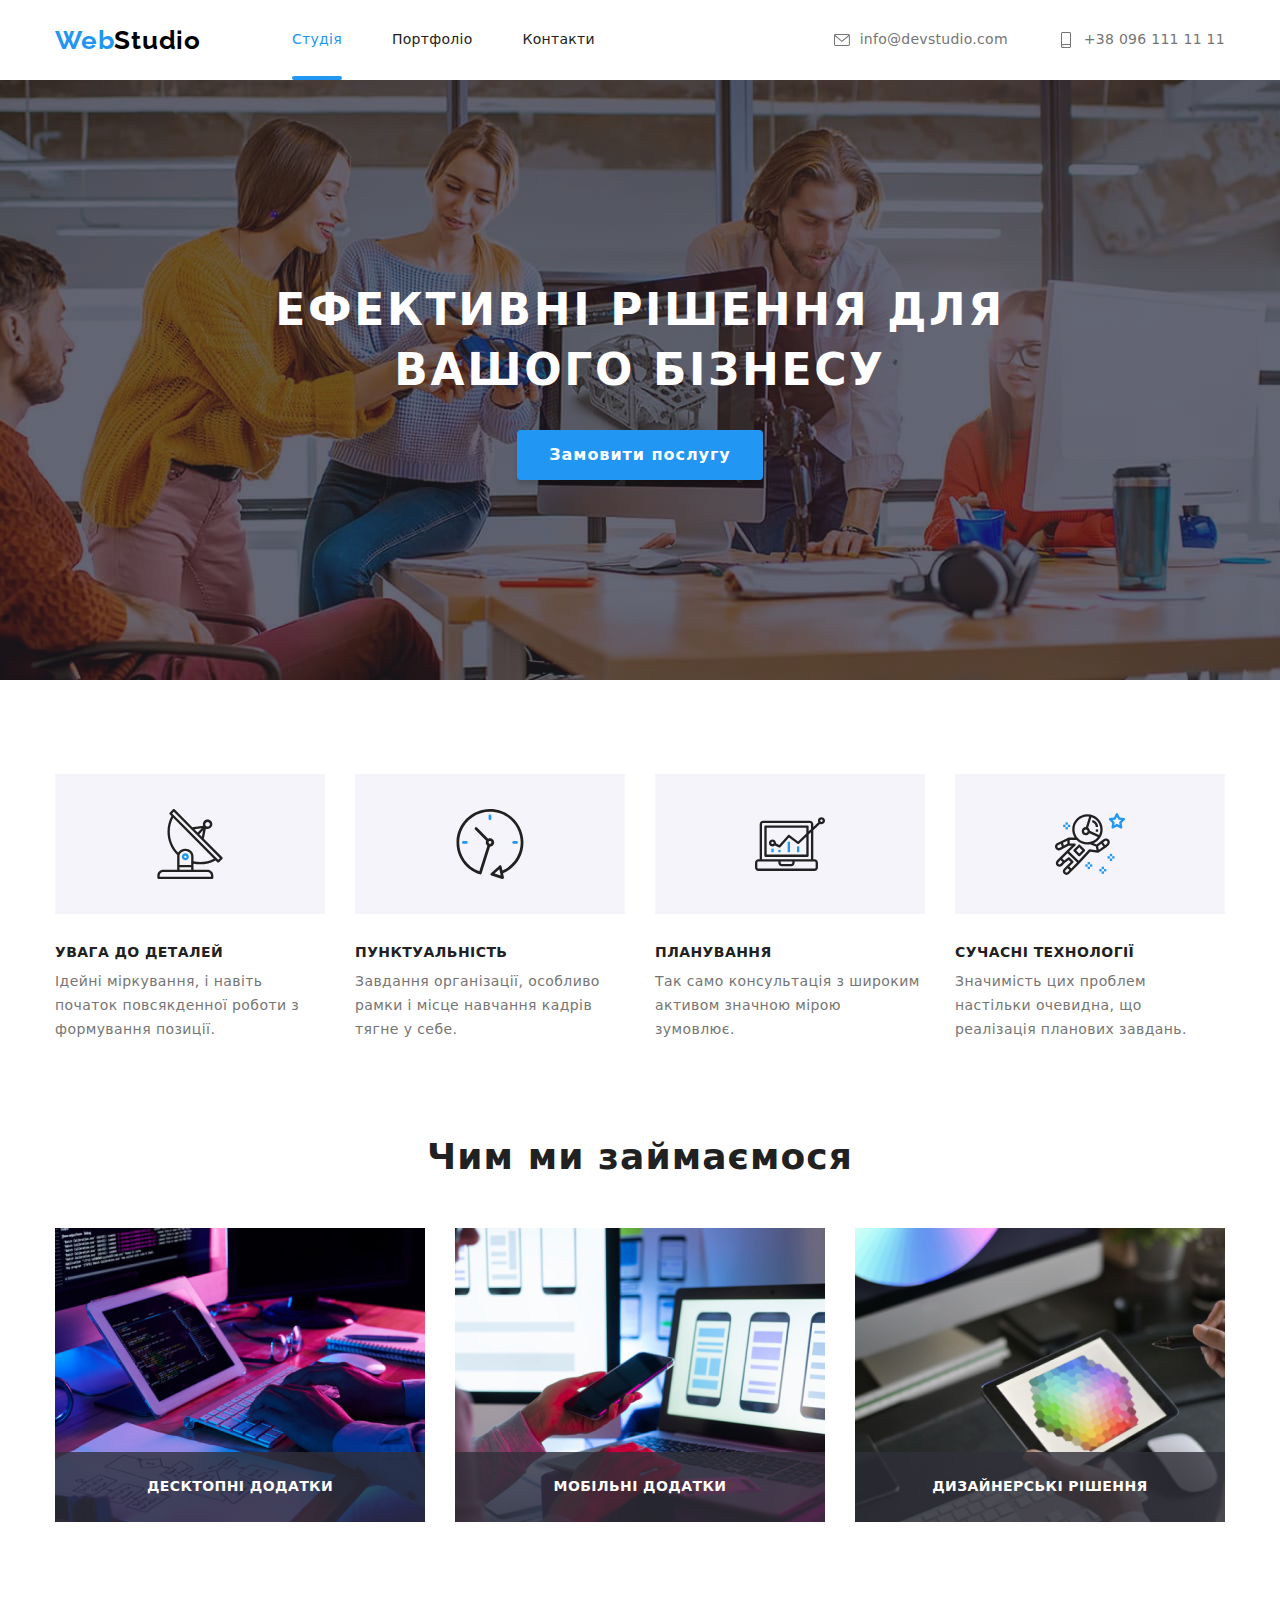
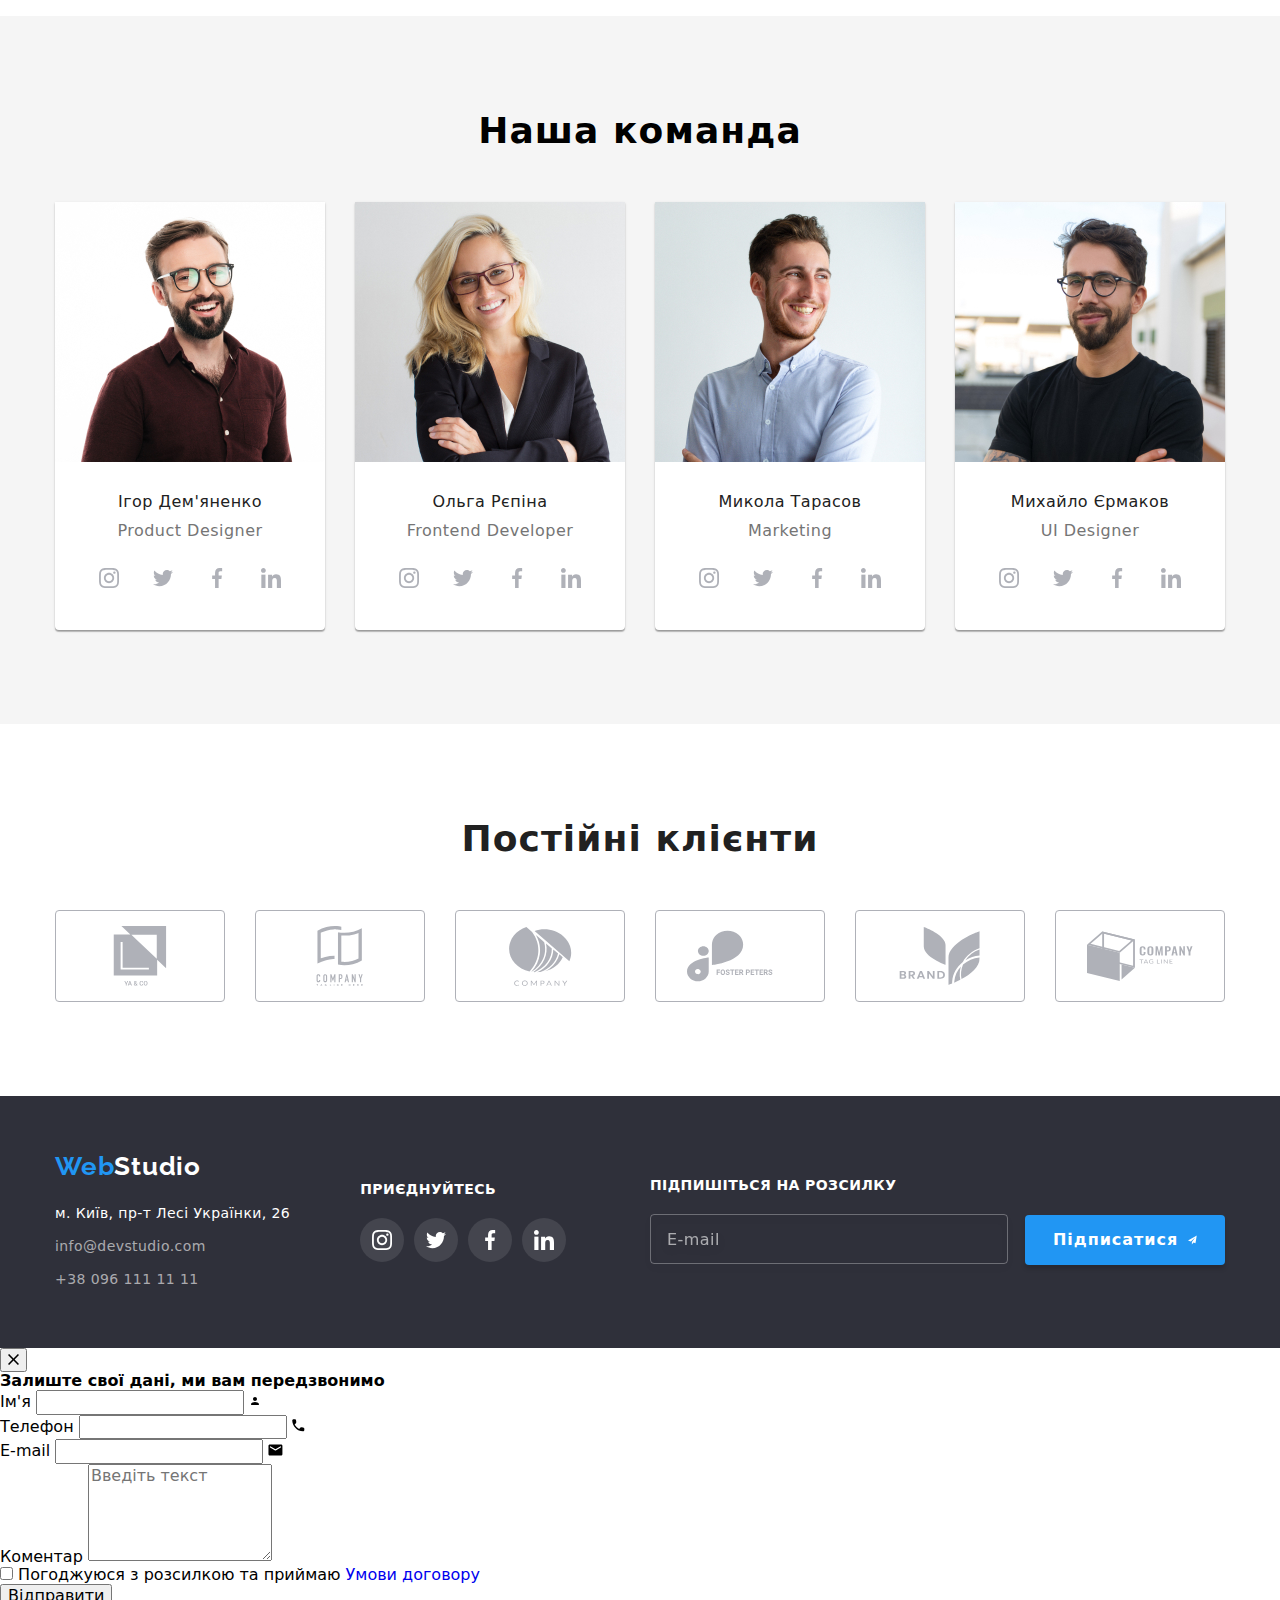
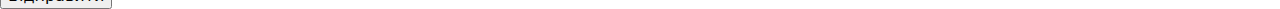
==== commit 9e7639bf: "footer section added" ====
--- a/index.html
+++ b/index.html
@@ -332,7 +332,7 @@
         </main>
     <!-- Footer Section -->
     <footer class="footer">
-        <div class="footer-content container">
+        <div class="footer__content container">
             <div class="footer-address">
                 <a href="./index.html" target="_self" class="footer-address__logo"><span class="footer-address__label">Web</span>Studio</a>
                 <address>
@@ -382,7 +382,7 @@
                     <input class="footer-subscribe__input" type="email" name="email" id="email" placeholder="E-mail">
                     <button class="footer-subscribe__button" type="submit">
                         Підписатися
-                        <svg height="24" width="24">
+                        <svg class="footer-subscribe__icon" height="24" width="24">
                             <use href="./image/icons.svg#icon-send"></use>
                         </svg>
                     </button>
--- a/css/main.min.css
+++ b/css/main.min.css
@@ -1 +1 @@
-/*! modern-normalize v1.1.0 | MIT License | https://github.com/sindresorhus/modern-normalize */*,::before,::after{-webkit-box-sizing:border-box;box-sizing:border-box}html{line-height:1.15;-webkit-text-size-adjust:100%;-moz-tab-size:4;-o-tab-size:4;tab-size:4}body{margin:0;font-family:system-ui,"Segoe UI",Roboto,Helvetica,Arial,sans-serif,"Apple Color Emoji","Segoe UI Emoji"}hr{height:0;color:inherit}abbr[title]{-webkit-text-decoration:underline dotted;text-decoration:underline dotted}b,strong{font-weight:bolder}code,kbd,samp,pre{font-family:ui-monospace,SFMono-Regular,Consolas,"Liberation Mono",Menlo,monospace;font-size:1em}small{font-size:80%}sub,sup{font-size:75%;line-height:0;position:relative;vertical-align:baseline}sub{bottom:-0.25em}sup{top:-0.5em}table{text-indent:0;border-color:inherit}button,input,optgroup,select,textarea{font-family:inherit;font-size:100%;line-height:1.15;margin:0}button,select{text-transform:none}button,[type=button],[type=reset],[type=submit]{-webkit-appearance:button}::-moz-focus-inner{border-style:none;padding:0}:-moz-focusring{outline:1px dotted ButtonText}:-moz-ui-invalid{box-shadow:none}legend{padding:0}progress{vertical-align:baseline}::-webkit-inner-spin-button,::-webkit-outer-spin-button{height:auto}[type=search]{-webkit-appearance:textfield;outline-offset:-2px}::-webkit-search-decoration{-webkit-appearance:none}::-webkit-file-upload-button{-webkit-appearance:button;font:inherit}summary{display:list-item}.container{width:1200px;padding:0 15px;margin-left:auto;margin-right:auto}h1,h2,h3,h4,h5,h6,p,ul{margin:0;padding:0}ul{list-style:none}a{text-decoration:none}.visually-hidden{position:absolute;white-space:nowrap;width:1px;height:1px;overflow:hidden;border:0;padding:0;clip:rect(0 0 0 0);-webkit-clip-path:inset(50%);clip-path:inset(50%);margin:-1px}.padding--top{padding-top:94px}.padding--bottom{padding-bottom:94px}.header__content,.header__navigation{display:-webkit-box;display:-ms-flexbox;display:flex;-webkit-box-align:center;-ms-flex-align:center;align-items:center}.logo__label{font-family:"Raleway";font-style:normal;font-weight:700;font-size:26px;line-height:1.19;letter-spacing:.03em;color:#000}.logo__text{color:#2196f3}.header-nav{display:-webkit-box;display:-ms-flexbox;display:flex}.header-nav__item{font-weight:500;font-size:14px;line-height:1.14;letter-spacing:.02em;color:#212121}.header-nav__item:not(:last-child){margin-right:50px}.header-nav__link{position:relative;font-style:normal;font-weight:500;font-size:14px;line-height:1.14;letter-spacing:.02em;color:#212121;-webkit-transition:color 250ms cubic-bezier(0.4, 0, 0.2, 1);transition:color 250ms cubic-bezier(0.4, 0, 0.2, 1)}.header-nav__link:focus,.header-nav__link:hover,.header-nav__link--current{color:#2196f3}.header-nav__link--current::after{position:absolute;content:"";bottom:0;left:0;width:100%;height:4px;border-radius:2px;background-color:#2196f3}.header-nav__link--decoration{display:-webkit-box;display:-ms-flexbox;display:flex;padding:32px 0}.header-nav--positioning{margin-left:91px}.header-contact{display:-webkit-box;display:-ms-flexbox;display:flex;margin-left:auto}.header-contact__item:not(:last-child){margin-right:50px}.header-contact__link{color:#757575;font-weight:500;font-size:14px;line-height:1.14;letter-spacing:.02em;-webkit-transition:color 250ms cubic-bezier(0.4, 0, 0.2, 1);transition:color 250ms cubic-bezier(0.4, 0, 0.2, 1)}.header-contact__link:hover,.header-contact__link:focus{color:#2196f3}.header-contact__link:visited{color:#757575}.header-contact__link--decoration{display:-webkit-box;display:-ms-flexbox;display:flex;padding:32px 0}.header-contact__icon{width:16px;height:16px;margin-right:10px;fill:#757575;-webkit-transition:fill 250ms cubic-bezier(0.4, 0, 0.2, 1);transition:fill 250ms cubic-bezier(0.4, 0, 0.2, 1)}.header-contact__link:focus .header-contact__icon,.header-contact__link:hover .header-contact__icon{fill:#2196f3}.hero{max-width:1600px;height:600px;background-image:-webkit-gradient(linear, left top, right top, from(rgba(47, 48, 58, 0.4)), to(rgba(47, 48, 58, 0.4))),url(../image/bgImg.jpg);background-image:linear-gradient(to right, rgba(47, 48, 58, 0.4), rgba(47, 48, 58, 0.4)),url(../image/bgImg.jpg);background-repeat:no-repeat;background-size:cover;background-position:center;margin-left:auto;margin-right:auto;background-color:#2f303a;text-align:center;padding-top:200px}.hero-content__title{font-style:normal;font-weight:900;font-size:44px;line-height:1.36;letter-spacing:.06em;text-transform:uppercase;color:#fff;margin-bottom:30px}.hero-content__button{background:#2196f3;padding:10px 32px;font-weight:700;font-size:16px;line-height:1.875;letter-spacing:.06em;color:#fff;-webkit-box-shadow:0px 4px 4px rgba(0,0,0,.15);box-shadow:0px 4px 4px rgba(0,0,0,.15);border-radius:4px;border:none;-webkit-transition:background 250ms cubic-bezier(0.4, 0, 0.2, 1),color 200ms cubic-bezier(0.4, 0, 0.2, 1);transition:background 250ms cubic-bezier(0.4, 0, 0.2, 1),color 200ms cubic-bezier(0.4, 0, 0.2, 1)}.hero-content__button:hover,.hero-content__button:focus{cursor:pointer;background:#188ce8}.advantages__list{display:-webkit-box;display:-ms-flexbox;display:flex}.advantages__item{display:inline-block;width:270px}.advantages__item:not(:last-child){margin-right:30px}.advantages__card{display:-webkit-box;display:-ms-flexbox;display:flex;-webkit-box-pack:center;-ms-flex-pack:center;justify-content:center;-webkit-box-align:center;-ms-flex-align:center;align-items:center;width:270px;height:140px;background-color:#f5f4fa}.advantages__title{font-weight:700;font-size:14px;line-height:16px;letter-spacing:.03em;text-transform:uppercase;color:#212121;padding-top:30px;padding-bottom:10px}.advantages__details{font-weight:400;font-size:14px;line-height:1.71;letter-spacing:.03em;color:#757575}.working__title{font-weight:700;font-size:36px;line-height:1.166666;letter-spacing:.03em;color:#212121;text-align:center;padding-bottom:50px}.working__list{display:-webkit-box;display:-ms-flexbox;display:flex;-webkit-box-pack:center;-ms-flex-pack:center;justify-content:center;-webkit-box-align:center;-ms-flex-align:center;align-items:center}.working__item:not(:last-child){margin-right:30px}.working__product-thumb{position:relative}.working__product-image{display:block}.working__product-text{position:absolute;display:-webkit-inline-box;display:-ms-inline-flexbox;display:inline-flex;-webkit-box-pack:center;-ms-flex-pack:center;justify-content:center;-webkit-box-align:center;-ms-flex-align:center;align-items:center;bottom:0;left:0;height:70px;width:100%;font-weight:700;font-size:14px;line-height:1.14;letter-spacing:.03em;text-transform:uppercase;color:#fff;background-color:rgba(47,48,58,.8);opacity:1}.team-block{background-color:#f5f5f5}.team-block__topic{text-align:center;padding-bottom:50px;font-weight:700;font-size:36px;line-height:1.16;letter-spacing:.03em;color:var(--color-2121)}.team-block__list{display:-webkit-box;display:-ms-flexbox;display:flex;-webkit-box-pack:center;-ms-flex-pack:center;justify-content:center}.team-block__item{-webkit-box-shadow:0px 1px 3px rgba(0,0,0,.12),0px 1px 1px rgba(0,0,0,.14),0px 2px 1px rgba(0,0,0,.2);box-shadow:0px 1px 3px rgba(0,0,0,.12),0px 1px 1px rgba(0,0,0,.14),0px 2px 1px rgba(0,0,0,.2);border-radius:0px 0px 4px 4px;background-color:#fff}.team-block__item:not(:last-child){margin-right:30px}.team-block__image{display:block}.developer{padding:30px 0}.developer__name{font-weight:500;font-size:16px;line-height:19px;text-align:center;letter-spacing:.03em;color:#212121}.developer__position{font-weight:400;font-size:16px;line-height:19px;text-align:center;letter-spacing:.03em;color:#757575;padding-top:10px}.social{display:-webkit-box;display:-ms-flexbox;display:flex;-webkit-box-pack:center;-ms-flex-pack:center;justify-content:center;-webkit-box-align:center;-ms-flex-align:center;align-items:center;padding-top:16px}.social__item:not(:last-child){padding-right:10px}.social__link{display:-webkit-inline-box;display:-ms-inline-flexbox;display:inline-flex;border-radius:50%;-webkit-transition:background-color 250ms cubic-bezier(0.4, 0, 0.2, 1);transition:background-color 250ms cubic-bezier(0.4, 0, 0.2, 1);padding:12px}.social__link:hover,.social__link:focus{background-color:#2196f3}.social__logo{fill:#afb1b8;-webkit-transition:fill 250ms cubic-bezier(0.4, 0, 0.2, 1);transition:fill 250ms cubic-bezier(0.4, 0, 0.2, 1)}.social__link:hover .social__logo,.social__link:focus .social__logo{fill:#fff}/*# sourceMappingURL=main.min.css.map */+/*! modern-normalize v1.1.0 | MIT License | https://github.com/sindresorhus/modern-normalize */*,::before,::after{-webkit-box-sizing:border-box;box-sizing:border-box}html{line-height:1.15;-webkit-text-size-adjust:100%;-moz-tab-size:4;-o-tab-size:4;tab-size:4}body{margin:0;font-family:system-ui,"Segoe UI",Roboto,Helvetica,Arial,sans-serif,"Apple Color Emoji","Segoe UI Emoji"}hr{height:0;color:inherit}abbr[title]{-webkit-text-decoration:underline dotted;text-decoration:underline dotted}b,strong{font-weight:bolder}code,kbd,samp,pre{font-family:ui-monospace,SFMono-Regular,Consolas,"Liberation Mono",Menlo,monospace;font-size:1em}small{font-size:80%}sub,sup{font-size:75%;line-height:0;position:relative;vertical-align:baseline}sub{bottom:-0.25em}sup{top:-0.5em}table{text-indent:0;border-color:inherit}button,input,optgroup,select,textarea{font-family:inherit;font-size:100%;line-height:1.15;margin:0}button,select{text-transform:none}button,[type=button],[type=reset],[type=submit]{-webkit-appearance:button}::-moz-focus-inner{border-style:none;padding:0}:-moz-focusring{outline:1px dotted ButtonText}:-moz-ui-invalid{box-shadow:none}legend{padding:0}progress{vertical-align:baseline}::-webkit-inner-spin-button,::-webkit-outer-spin-button{height:auto}[type=search]{-webkit-appearance:textfield;outline-offset:-2px}::-webkit-search-decoration{-webkit-appearance:none}::-webkit-file-upload-button{-webkit-appearance:button;font:inherit}summary{display:list-item}.container{width:1200px;padding:0 15px;margin-left:auto;margin-right:auto}h1,h2,h3,h4,h5,h6,p,ul{margin:0;padding:0}ul{list-style:none}a{text-decoration:none}.visually-hidden{position:absolute;white-space:nowrap;width:1px;height:1px;overflow:hidden;border:0;padding:0;clip:rect(0 0 0 0);-webkit-clip-path:inset(50%);clip-path:inset(50%);margin:-1px}.padding--top{padding-top:94px}.padding--bottom{padding-bottom:94px}.header__content,.header__navigation{display:-webkit-box;display:-ms-flexbox;display:flex;-webkit-box-align:center;-ms-flex-align:center;align-items:center}.logo__label{font-family:"Raleway";font-style:normal;font-weight:700;font-size:26px;line-height:1.19;letter-spacing:.03em;color:#000}.logo__text{color:#2196f3}.header-nav{display:-webkit-box;display:-ms-flexbox;display:flex}.header-nav__item{font-weight:500;font-size:14px;line-height:1.14;letter-spacing:.02em;color:#212121}.header-nav__item:not(:last-child){margin-right:50px}.header-nav__link{position:relative;font-style:normal;font-weight:500;font-size:14px;line-height:1.14;letter-spacing:.02em;color:#212121;-webkit-transition:color 250ms cubic-bezier(0.4, 0, 0.2, 1);transition:color 250ms cubic-bezier(0.4, 0, 0.2, 1)}.header-nav__link:focus,.header-nav__link:hover,.header-nav__link--current{color:#2196f3}.header-nav__link--current::after{position:absolute;content:"";bottom:0;left:0;width:100%;height:4px;border-radius:2px;background-color:#2196f3}.header-nav__link--decoration{display:-webkit-box;display:-ms-flexbox;display:flex;padding:32px 0}.header-nav--positioning{margin-left:91px}.header-contact{display:-webkit-box;display:-ms-flexbox;display:flex;margin-left:auto}.header-contact__item:not(:last-child){margin-right:50px}.header-contact__link{color:#757575;font-weight:500;font-size:14px;line-height:1.14;letter-spacing:.02em;-webkit-transition:color 250ms cubic-bezier(0.4, 0, 0.2, 1);transition:color 250ms cubic-bezier(0.4, 0, 0.2, 1)}.header-contact__link:hover,.header-contact__link:focus{color:#2196f3}.header-contact__link:visited{color:#757575}.header-contact__link--decoration{display:-webkit-box;display:-ms-flexbox;display:flex;padding:32px 0}.header-contact__icon{width:16px;height:16px;margin-right:10px;fill:#757575;-webkit-transition:fill 250ms cubic-bezier(0.4, 0, 0.2, 1);transition:fill 250ms cubic-bezier(0.4, 0, 0.2, 1)}.header-contact__link:focus .header-contact__icon,.header-contact__link:hover .header-contact__icon{fill:#2196f3}.hero{max-width:1600px;height:600px;background-image:-webkit-gradient(linear, left top, right top, from(rgba(47, 48, 58, 0.4)), to(rgba(47, 48, 58, 0.4))),url(../image/bgImg.jpg);background-image:linear-gradient(to right, rgba(47, 48, 58, 0.4), rgba(47, 48, 58, 0.4)),url(../image/bgImg.jpg);background-repeat:no-repeat;background-size:cover;background-position:center;margin-left:auto;margin-right:auto;background-color:#2f303a;text-align:center;padding-top:200px}.hero-content__title{font-style:normal;font-weight:900;font-size:44px;line-height:1.36;letter-spacing:.06em;text-transform:uppercase;color:#fff;margin-bottom:30px}.hero-content__button{background:#2196f3;padding:10px 32px;font-weight:700;font-size:16px;line-height:1.875;letter-spacing:.06em;color:#fff;-webkit-box-shadow:0px 4px 4px rgba(0,0,0,.15);box-shadow:0px 4px 4px rgba(0,0,0,.15);border-radius:4px;border:none;-webkit-transition:background 250ms cubic-bezier(0.4, 0, 0.2, 1),color 200ms cubic-bezier(0.4, 0, 0.2, 1);transition:background 250ms cubic-bezier(0.4, 0, 0.2, 1),color 200ms cubic-bezier(0.4, 0, 0.2, 1)}.hero-content__button:hover,.hero-content__button:focus{cursor:pointer;background:#188ce8}.advantages__list{display:-webkit-box;display:-ms-flexbox;display:flex}.advantages__item{display:inline-block;width:270px}.advantages__item:not(:last-child){margin-right:30px}.advantages__card{display:-webkit-box;display:-ms-flexbox;display:flex;-webkit-box-pack:center;-ms-flex-pack:center;justify-content:center;-webkit-box-align:center;-ms-flex-align:center;align-items:center;width:270px;height:140px;background-color:#f5f4fa}.advantages__title{font-weight:700;font-size:14px;line-height:16px;letter-spacing:.03em;text-transform:uppercase;color:#212121;padding-top:30px;padding-bottom:10px}.advantages__details{font-weight:400;font-size:14px;line-height:1.71;letter-spacing:.03em;color:#757575}.working__title{font-weight:700;font-size:36px;line-height:1.166666;letter-spacing:.03em;color:#212121;text-align:center;padding-bottom:50px}.working__list{display:-webkit-box;display:-ms-flexbox;display:flex;-webkit-box-pack:center;-ms-flex-pack:center;justify-content:center;-webkit-box-align:center;-ms-flex-align:center;align-items:center}.working__item:not(:last-child){margin-right:30px}.working__product-thumb{position:relative}.working__product-image{display:block}.working__product-text{position:absolute;display:-webkit-inline-box;display:-ms-inline-flexbox;display:inline-flex;-webkit-box-pack:center;-ms-flex-pack:center;justify-content:center;-webkit-box-align:center;-ms-flex-align:center;align-items:center;bottom:0;left:0;height:70px;width:100%;font-weight:700;font-size:14px;line-height:1.14;letter-spacing:.03em;text-transform:uppercase;color:#fff;background-color:rgba(47,48,58,.8);opacity:1}.team-block{background-color:#f5f5f5}.team-block__topic{text-align:center;padding-bottom:50px;font-weight:700;font-size:36px;line-height:1.16;letter-spacing:.03em;color:var(--color-2121)}.team-block__list{display:-webkit-box;display:-ms-flexbox;display:flex;-webkit-box-pack:center;-ms-flex-pack:center;justify-content:center}.team-block__item{-webkit-box-shadow:0px 1px 3px rgba(0,0,0,.12),0px 1px 1px rgba(0,0,0,.14),0px 2px 1px rgba(0,0,0,.2);box-shadow:0px 1px 3px rgba(0,0,0,.12),0px 1px 1px rgba(0,0,0,.14),0px 2px 1px rgba(0,0,0,.2);border-radius:0px 0px 4px 4px;background-color:#fff}.team-block__item:not(:last-child){margin-right:30px}.team-block__image{display:block}.developer{padding:30px 0}.developer__name{font-weight:500;font-size:16px;line-height:19px;text-align:center;letter-spacing:.03em;color:#212121}.developer__position{font-weight:400;font-size:16px;line-height:19px;text-align:center;letter-spacing:.03em;color:#757575;padding-top:10px}.social{display:-webkit-box;display:-ms-flexbox;display:flex;-webkit-box-pack:center;-ms-flex-pack:center;justify-content:center;-webkit-box-align:center;-ms-flex-align:center;align-items:center;padding-top:16px}.social__item:not(:last-child){padding-right:10px}.social__link{display:-webkit-inline-box;display:-ms-inline-flexbox;display:inline-flex;border-radius:50%;-webkit-transition:background-color 250ms cubic-bezier(0.4, 0, 0.2, 1);transition:background-color 250ms cubic-bezier(0.4, 0, 0.2, 1);padding:12px}.social__link:hover,.social__link:focus{background-color:#2196f3}.social__logo{fill:#afb1b8;-webkit-transition:fill 250ms cubic-bezier(0.4, 0, 0.2, 1);transition:fill 250ms cubic-bezier(0.4, 0, 0.2, 1)}.social__link:hover .social__logo,.social__link:focus .social__logo{fill:#fff}.our-works__topic{font-weight:700;font-size:36px;line-height:42px;text-align:center;letter-spacing:.03em;color:#212121;padding-bottom:50px}.our-works__list{display:-webkit-box;display:-ms-flexbox;display:flex}.our-works__item:not(:last-child){margin-right:30px}.our-works__link{display:-webkit-box;display:-ms-flexbox;display:flex;-webkit-box-pack:center;-ms-flex-pack:center;justify-content:center;-webkit-box-align:center;-ms-flex-align:center;align-items:center;width:170px;height:92px;border:1px solid #afb1b8;border-radius:4px;-webkit-transition-property:fill,border;transition-property:fill,border;-webkit-transition-duration:250ms;transition-duration:250ms;-webkit-transition-timing-function:cubic-bezier(0.4, 0, 0.2, 1);transition-timing-function:cubic-bezier(0.4, 0, 0.2, 1)}.our-works__link:hover,.our-works__link:focus{border:1px solid #2196f3}.our-works__logo{fill:#afb1b8;-webkit-transition-property:fill;transition-property:fill;-webkit-transition-duration:250ms;transition-duration:250ms;-webkit-transition-timing-function:cubic-bezier(0.4, 0, 0.2, 1);transition-timing-function:cubic-bezier(0.4, 0, 0.2, 1)}.our-works__link:hover .our-works__logo,.our-works__link:focus .our-works__logo{fill:#2196f3}.footer{background-color:#2f303a}.footer__content{display:-webkit-box;display:-ms-flexbox;display:flex;height:252px}.footer-address,.footer-social,.footer-subscribe{display:-webkit-box;display:-ms-flexbox;display:flex;-webkit-box-orient:vertical;-webkit-box-direction:normal;-ms-flex-direction:column;flex-direction:column;-webkit-box-pack:center;-ms-flex-pack:center;justify-content:center}.footer-address{margin-right:70px}.footer-address__logo{font-family:"Raleway";font-weight:700;font-size:26px;line-height:1.19;letter-spacing:.03em;color:#fff;padding-bottom:20px}.footer-address__label{color:#2196f3}.footer-address__location{font-style:normal;font-weight:400;font-size:14px;line-height:1.71;letter-spacing:.03em;color:#fff}.footer-address__contact{font-style:normal}.footer-address__item{display:block;padding-top:9px}.footer-address__link{font-weight:400;font-size:14px;line-height:1.71;letter-spacing:.03em;color:rgba(255,255,255,.6)}.footer-social__title{font-weight:700;font-size:14px;line-height:1.14;letter-spacing:.03em;text-transform:uppercase;color:#fff;padding-bottom:20px}.footer-social__list{display:-webkit-box;display:-ms-flexbox;display:flex}.footer-social__item:not(:last-child){margin-right:10px}.footer-social__link{background:rgba(255,255,255,.1)}.footer-social__logo{fill:#fff}.footer-subscribe{margin-left:auto}.footer-subscribe__label{display:block;font-weight:700;font-size:14px;line-height:1.14;letter-spacing:.03em;text-transform:uppercase;color:#fff;margin-bottom:20px}.footer-subscribe__input{width:358px;height:50px;padding:15px 16px;background-color:rgba(0,0,0,0);border:1px solid rgba(255,255,255,.3);-webkit-filter:drop-shadow(0px 4px 4px rgba(0, 0, 0, 0.15));filter:drop-shadow(0px 4px 4px rgba(0, 0, 0, 0.15));border-radius:4px;color:#fff}.footer-subscribe__input::-webkit-input-placeholder{background-color:rgba(0,0,0,0);font-style:normal;font-weight:400;font-size:16px;line-height:20px;letter-spacing:.03em;color:rgba(255,255,255,.6)}.footer-subscribe__input::-moz-placeholder{background-color:rgba(0,0,0,0);font-style:normal;font-weight:400;font-size:16px;line-height:20px;letter-spacing:.03em;color:rgba(255,255,255,.6)}.footer-subscribe__input:-ms-input-placeholder{background-color:rgba(0,0,0,0);font-style:normal;font-weight:400;font-size:16px;line-height:20px;letter-spacing:.03em;color:rgba(255,255,255,.6)}.footer-subscribe__input::-ms-input-placeholder{background-color:rgba(0,0,0,0);font-style:normal;font-weight:400;font-size:16px;line-height:20px;letter-spacing:.03em;color:rgba(255,255,255,.6)}.footer-subscribe__input::placeholder{background-color:rgba(0,0,0,0);font-style:normal;font-weight:400;font-size:16px;line-height:20px;letter-spacing:.03em;color:rgba(255,255,255,.6)}.footer-subscribe__button{display:-webkit-inline-box;display:-ms-inline-flexbox;display:inline-flex;width:200px;color:#fff;background:#2196f3;-webkit-box-shadow:0px 4px 4px rgba(0,0,0,.15);box-shadow:0px 4px 4px rgba(0,0,0,.15);border:none;border-radius:4px;margin-left:12px;font-weight:700;font-size:16px;line-height:30px;letter-spacing:.06em;-webkit-box-align:center;-ms-flex-align:center;align-items:center;padding:10px 28px;cursor:pointer;-webkit-transition:background-color 250ms cubic-bezier(0.4, 0, 0.2, 1);transition:background-color 250ms cubic-bezier(0.4, 0, 0.2, 1)}.footer-subscribe__button:hover,.footer-subscribe__button:focus{background-color:#188ce8}.footer-subscribe__icon{margin-left:10px}/*# sourceMappingURL=main.min.css.map */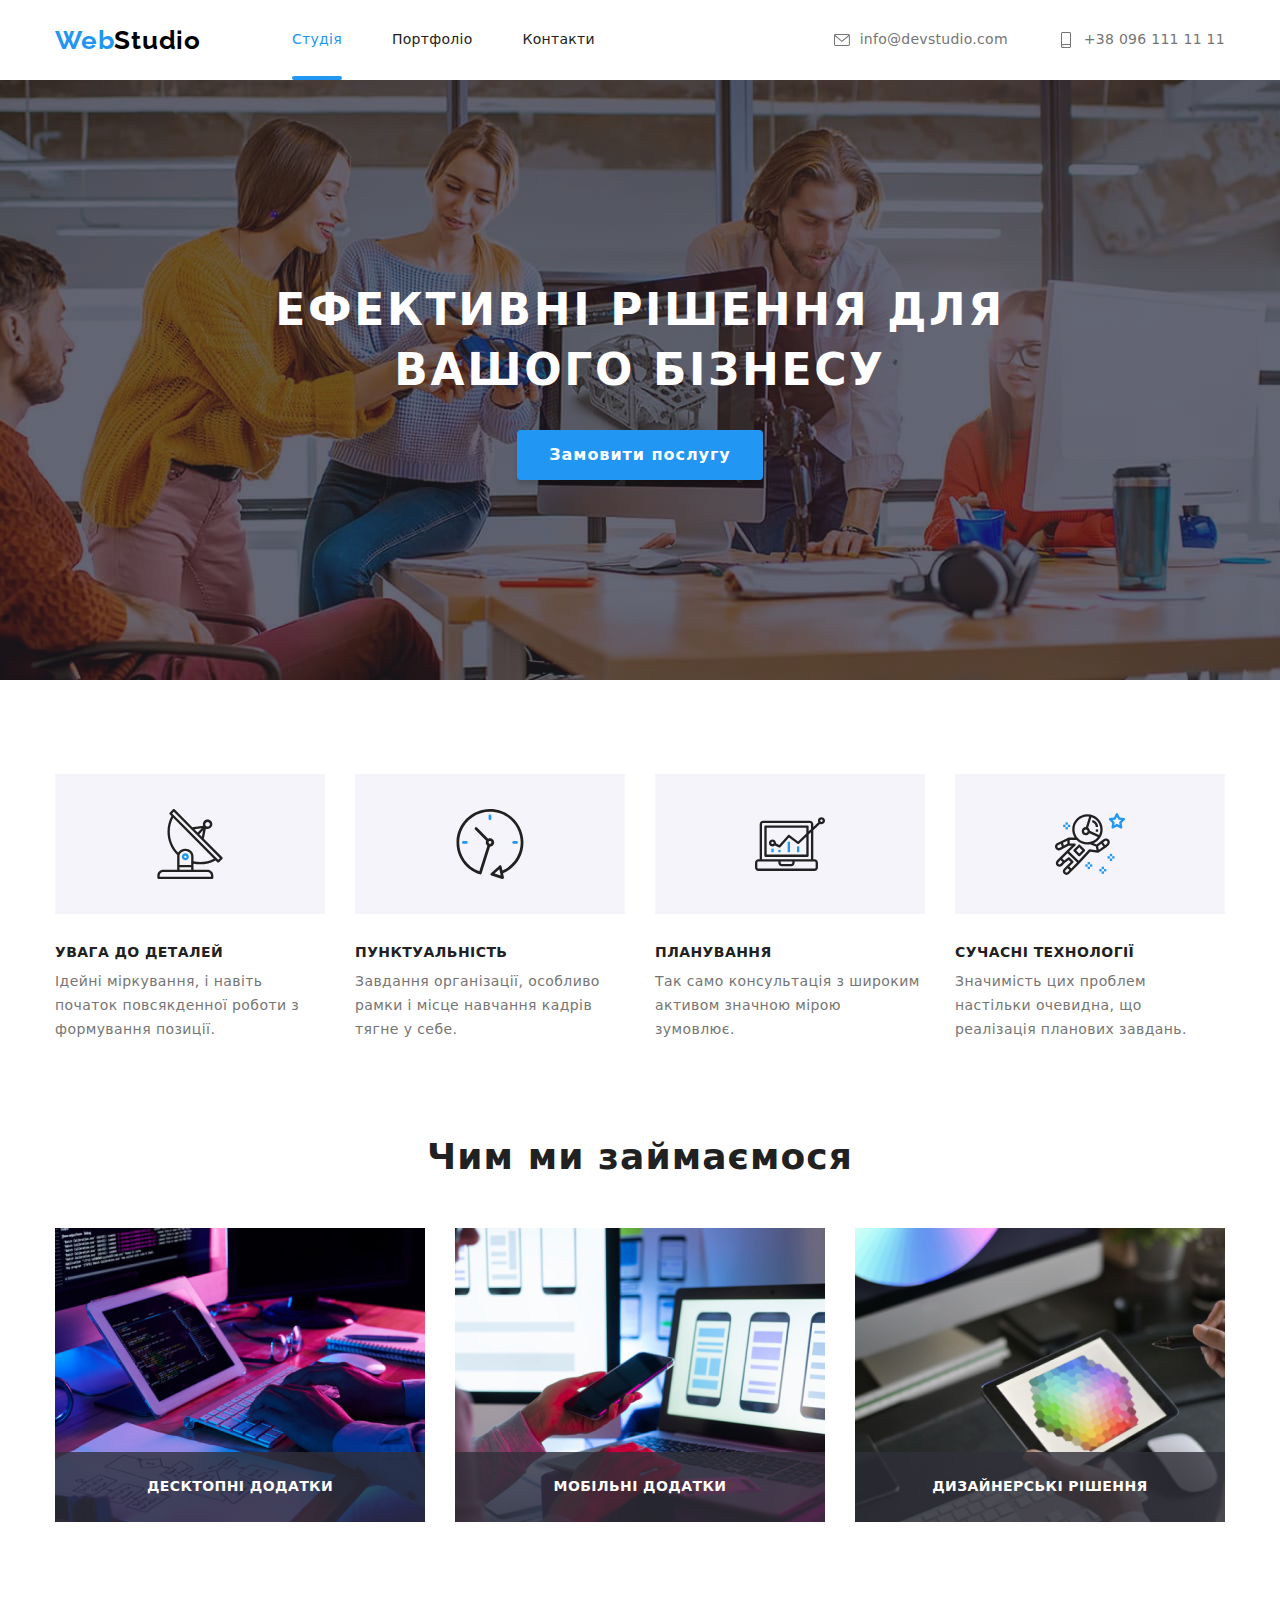
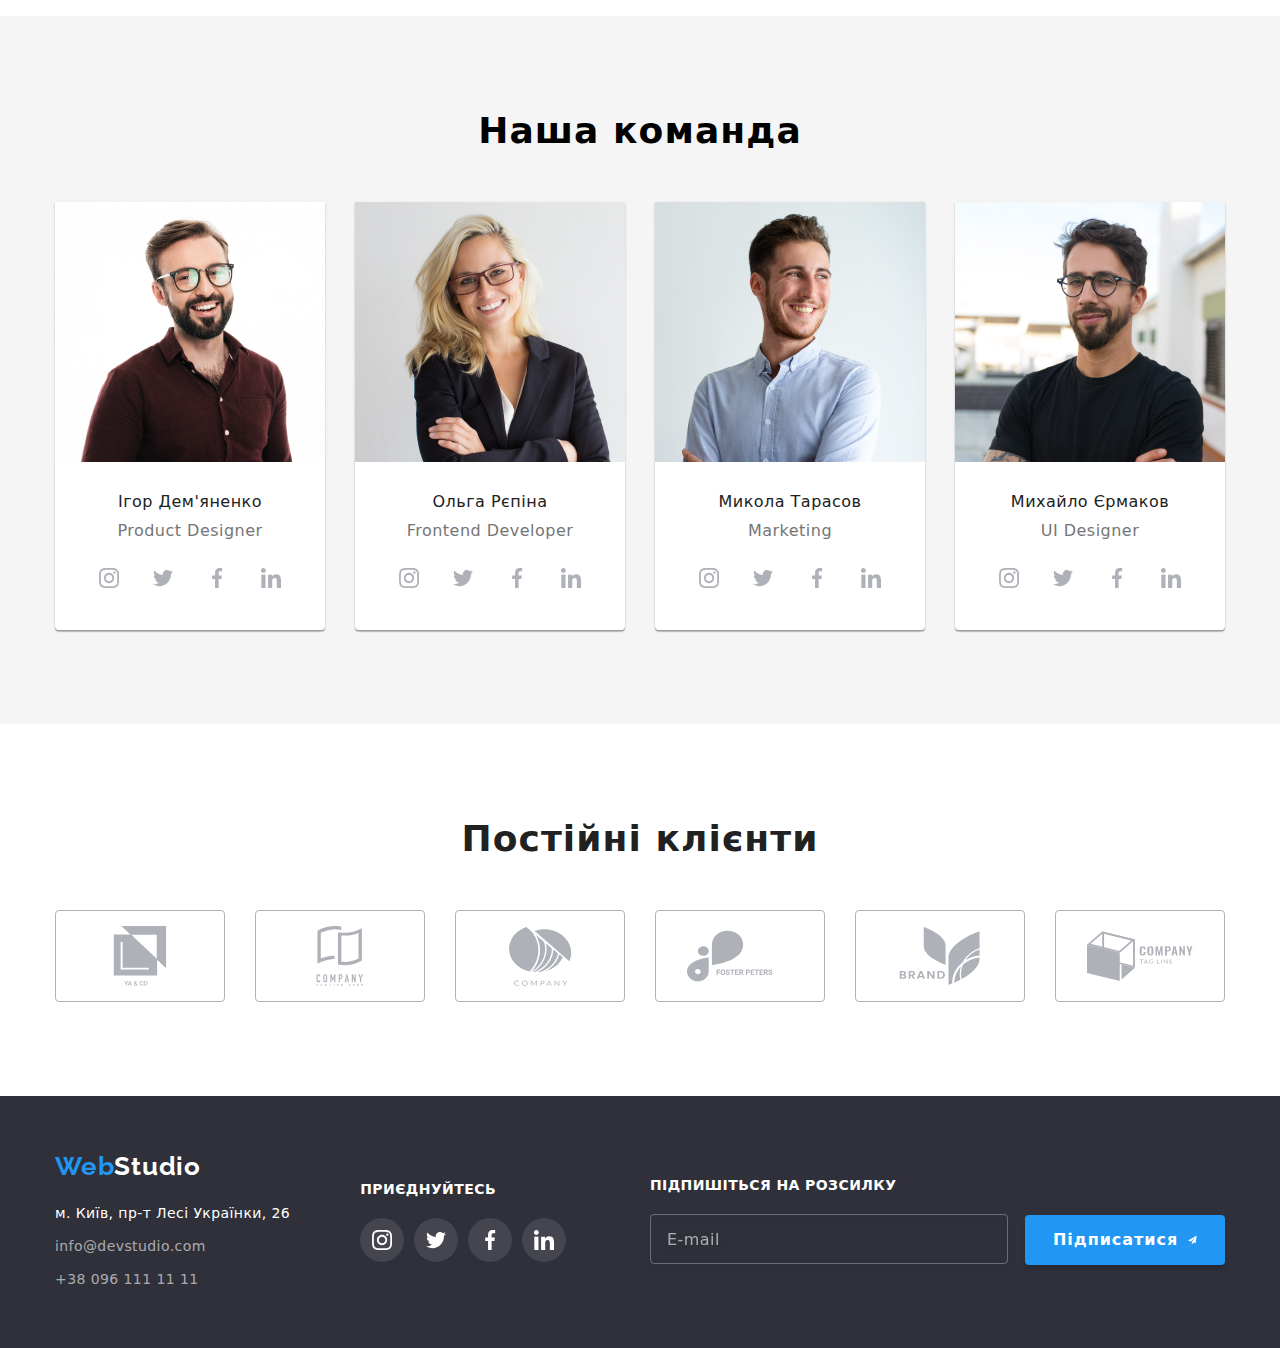
==== commit 16e5cfea: "modal completed" ====
--- a/index.html
+++ b/index.html
@@ -392,47 +392,46 @@
     </footer>
     <div class="backdrop is-hidden" data-modal>
         <div class="modal">
-            <button class="modal-close" data-modal-close>
-                <svg width="11" height="11">
+            <button class="modal__button" data-modal-close>
+                <svg class="modal__icon" width="11" height="11">
                     <use href="./image/icons.svg#icon-close"></use>
                 </svg>
             </button>
             <div class="modal-content">
-                <b>Залиште свої дані, ми вам передзвонимо</b>   
-                <form class="modal-form">
-                    <div class="contacts-field">
-                        <label class="label-field" for="name">Ім'я</label>
-                        <input class="contacts-input" type="text" name="name" id="name">
-                        <svg class="contacts-icon" width="12" height="12">
+                <b class="modal-content__title">Залиште свої дані, ми вам передзвонимо</b>   
+                <form class="modal-content__form">
+                    <div class="modal-content__block">
+                        <label class="modal-content__label" for="name">Ім'я</label>
+                        <input class="modal-content__input" type="text" name="name" id="name">
+                        <svg class="modal-content__icon" width="12" height="12">
                             <use href="./image/icons.svg#icon-person"></use>
                         </svg>
                     </div>
-                    <div class="contacts-field">
-                        <label class="label-field" for="tel">Телефон</label>
-                        <input class="contacts-input" type="tel" name="tel" id="tel">
-                        <svg class="contacts-icon" width="13" height="13">
+                    <div class="modal-content__block">
+                        <label class="modal-content__label" for="tel">Телефон</label>
+                        <input class="modal-content__input" type="tel" name="tel" id="tel">
+                        <svg class="modal-content__icon" width="13" height="13">
                             <use href="./image/icons.svg#icon-tel"></use>
                         </svg>
                     </div>
-                    <div class="contacts-field">
-                        <label class="label-field" for="e-mail">E-mail</label>
-                        <input class="contacts-input" type="email" name="email" id="e-mail">
-                        <svg class="contacts-icon" width="15" height="12">
+                    <div class="modal-content__block">
+                        <label class="modal-content__label" for="e-mail">E-mail</label>
+                        <input class="modal-content__input" type="email" name="email" id="e-mail">
+                        <svg class="modal-content__icon" width="15" height="12">
                             <use href="./image/icons.svg#icon-email"></use>
                         </svg>
                     </div>
-                    <label for="textfield">Коментар</label>
-                    <textarea class="for-comments" name="contacts" id="textfield" rows="5" placeholder="Введіть текст"></textarea>
+                    <label class="modal-content__comments-label" for="textfield">Коментар</label>
+                    <textarea class="modal-content__comments-area" name="contacts" id="textfield" rows="5" placeholder="Введіть текст"></textarea>
                     
                     <div class="policy">
-                        <label class="checkbox">
-                            <input class="policy-checkbox" type="checkbox" name="contacts">
-                            <span class="check-box"></span>
-                            Погоджуюся з розсилкою та приймаю <a href="#"> Умови договору</a>
+                        <label class="policy__label">
+                            <input class="policy__input" type="checkbox" name="contacts">
+                            <span class="policy__text"></span>Погоджуюся з розсилкою та приймаю <a class="policy__link" href="#"> Умови договору</a>
                         </label>
                     </div>
                     
-                    <button type="submit" class="send-button">Відправити</button>
+                    <button class="modal-content__button" type="submit" class="send-button">Відправити</button>
                 </form>
             </div>
         </div>
--- a/css/main.min.css
+++ b/css/main.min.css
@@ -1 +1 @@
-/*! modern-normalize v1.1.0 | MIT License | https://github.com/sindresorhus/modern-normalize */*,::before,::after{-webkit-box-sizing:border-box;box-sizing:border-box}html{line-height:1.15;-webkit-text-size-adjust:100%;-moz-tab-size:4;-o-tab-size:4;tab-size:4}body{margin:0;font-family:system-ui,"Segoe UI",Roboto,Helvetica,Arial,sans-serif,"Apple Color Emoji","Segoe UI Emoji"}hr{height:0;color:inherit}abbr[title]{-webkit-text-decoration:underline dotted;text-decoration:underline dotted}b,strong{font-weight:bolder}code,kbd,samp,pre{font-family:ui-monospace,SFMono-Regular,Consolas,"Liberation Mono",Menlo,monospace;font-size:1em}small{font-size:80%}sub,sup{font-size:75%;line-height:0;position:relative;vertical-align:baseline}sub{bottom:-0.25em}sup{top:-0.5em}table{text-indent:0;border-color:inherit}button,input,optgroup,select,textarea{font-family:inherit;font-size:100%;line-height:1.15;margin:0}button,select{text-transform:none}button,[type=button],[type=reset],[type=submit]{-webkit-appearance:button}::-moz-focus-inner{border-style:none;padding:0}:-moz-focusring{outline:1px dotted ButtonText}:-moz-ui-invalid{box-shadow:none}legend{padding:0}progress{vertical-align:baseline}::-webkit-inner-spin-button,::-webkit-outer-spin-button{height:auto}[type=search]{-webkit-appearance:textfield;outline-offset:-2px}::-webkit-search-decoration{-webkit-appearance:none}::-webkit-file-upload-button{-webkit-appearance:button;font:inherit}summary{display:list-item}.container{width:1200px;padding:0 15px;margin-left:auto;margin-right:auto}h1,h2,h3,h4,h5,h6,p,ul{margin:0;padding:0}ul{list-style:none}a{text-decoration:none}.visually-hidden{position:absolute;white-space:nowrap;width:1px;height:1px;overflow:hidden;border:0;padding:0;clip:rect(0 0 0 0);-webkit-clip-path:inset(50%);clip-path:inset(50%);margin:-1px}.padding--top{padding-top:94px}.padding--bottom{padding-bottom:94px}.header__content,.header__navigation{display:-webkit-box;display:-ms-flexbox;display:flex;-webkit-box-align:center;-ms-flex-align:center;align-items:center}.logo__label{font-family:"Raleway";font-style:normal;font-weight:700;font-size:26px;line-height:1.19;letter-spacing:.03em;color:#000}.logo__text{color:#2196f3}.header-nav{display:-webkit-box;display:-ms-flexbox;display:flex}.header-nav__item{font-weight:500;font-size:14px;line-height:1.14;letter-spacing:.02em;color:#212121}.header-nav__item:not(:last-child){margin-right:50px}.header-nav__link{position:relative;font-style:normal;font-weight:500;font-size:14px;line-height:1.14;letter-spacing:.02em;color:#212121;-webkit-transition:color 250ms cubic-bezier(0.4, 0, 0.2, 1);transition:color 250ms cubic-bezier(0.4, 0, 0.2, 1)}.header-nav__link:focus,.header-nav__link:hover,.header-nav__link--current{color:#2196f3}.header-nav__link--current::after{position:absolute;content:"";bottom:0;left:0;width:100%;height:4px;border-radius:2px;background-color:#2196f3}.header-nav__link--decoration{display:-webkit-box;display:-ms-flexbox;display:flex;padding:32px 0}.header-nav--positioning{margin-left:91px}.header-contact{display:-webkit-box;display:-ms-flexbox;display:flex;margin-left:auto}.header-contact__item:not(:last-child){margin-right:50px}.header-contact__link{color:#757575;font-weight:500;font-size:14px;line-height:1.14;letter-spacing:.02em;-webkit-transition:color 250ms cubic-bezier(0.4, 0, 0.2, 1);transition:color 250ms cubic-bezier(0.4, 0, 0.2, 1)}.header-contact__link:hover,.header-contact__link:focus{color:#2196f3}.header-contact__link:visited{color:#757575}.header-contact__link--decoration{display:-webkit-box;display:-ms-flexbox;display:flex;padding:32px 0}.header-contact__icon{width:16px;height:16px;margin-right:10px;fill:#757575;-webkit-transition:fill 250ms cubic-bezier(0.4, 0, 0.2, 1);transition:fill 250ms cubic-bezier(0.4, 0, 0.2, 1)}.header-contact__link:focus .header-contact__icon,.header-contact__link:hover .header-contact__icon{fill:#2196f3}.hero{max-width:1600px;height:600px;background-image:-webkit-gradient(linear, left top, right top, from(rgba(47, 48, 58, 0.4)), to(rgba(47, 48, 58, 0.4))),url(../image/bgImg.jpg);background-image:linear-gradient(to right, rgba(47, 48, 58, 0.4), rgba(47, 48, 58, 0.4)),url(../image/bgImg.jpg);background-repeat:no-repeat;background-size:cover;background-position:center;margin-left:auto;margin-right:auto;background-color:#2f303a;text-align:center;padding-top:200px}.hero-content__title{font-style:normal;font-weight:900;font-size:44px;line-height:1.36;letter-spacing:.06em;text-transform:uppercase;color:#fff;margin-bottom:30px}.hero-content__button{background:#2196f3;padding:10px 32px;font-weight:700;font-size:16px;line-height:1.875;letter-spacing:.06em;color:#fff;-webkit-box-shadow:0px 4px 4px rgba(0,0,0,.15);box-shadow:0px 4px 4px rgba(0,0,0,.15);border-radius:4px;border:none;-webkit-transition:background 250ms cubic-bezier(0.4, 0, 0.2, 1),color 200ms cubic-bezier(0.4, 0, 0.2, 1);transition:background 250ms cubic-bezier(0.4, 0, 0.2, 1),color 200ms cubic-bezier(0.4, 0, 0.2, 1)}.hero-content__button:hover,.hero-content__button:focus{cursor:pointer;background:#188ce8}.advantages__list{display:-webkit-box;display:-ms-flexbox;display:flex}.advantages__item{display:inline-block;width:270px}.advantages__item:not(:last-child){margin-right:30px}.advantages__card{display:-webkit-box;display:-ms-flexbox;display:flex;-webkit-box-pack:center;-ms-flex-pack:center;justify-content:center;-webkit-box-align:center;-ms-flex-align:center;align-items:center;width:270px;height:140px;background-color:#f5f4fa}.advantages__title{font-weight:700;font-size:14px;line-height:16px;letter-spacing:.03em;text-transform:uppercase;color:#212121;padding-top:30px;padding-bottom:10px}.advantages__details{font-weight:400;font-size:14px;line-height:1.71;letter-spacing:.03em;color:#757575}.working__title{font-weight:700;font-size:36px;line-height:1.166666;letter-spacing:.03em;color:#212121;text-align:center;padding-bottom:50px}.working__list{display:-webkit-box;display:-ms-flexbox;display:flex;-webkit-box-pack:center;-ms-flex-pack:center;justify-content:center;-webkit-box-align:center;-ms-flex-align:center;align-items:center}.working__item:not(:last-child){margin-right:30px}.working__product-thumb{position:relative}.working__product-image{display:block}.working__product-text{position:absolute;display:-webkit-inline-box;display:-ms-inline-flexbox;display:inline-flex;-webkit-box-pack:center;-ms-flex-pack:center;justify-content:center;-webkit-box-align:center;-ms-flex-align:center;align-items:center;bottom:0;left:0;height:70px;width:100%;font-weight:700;font-size:14px;line-height:1.14;letter-spacing:.03em;text-transform:uppercase;color:#fff;background-color:rgba(47,48,58,.8);opacity:1}.team-block{background-color:#f5f5f5}.team-block__topic{text-align:center;padding-bottom:50px;font-weight:700;font-size:36px;line-height:1.16;letter-spacing:.03em;color:var(--color-2121)}.team-block__list{display:-webkit-box;display:-ms-flexbox;display:flex;-webkit-box-pack:center;-ms-flex-pack:center;justify-content:center}.team-block__item{-webkit-box-shadow:0px 1px 3px rgba(0,0,0,.12),0px 1px 1px rgba(0,0,0,.14),0px 2px 1px rgba(0,0,0,.2);box-shadow:0px 1px 3px rgba(0,0,0,.12),0px 1px 1px rgba(0,0,0,.14),0px 2px 1px rgba(0,0,0,.2);border-radius:0px 0px 4px 4px;background-color:#fff}.team-block__item:not(:last-child){margin-right:30px}.team-block__image{display:block}.developer{padding:30px 0}.developer__name{font-weight:500;font-size:16px;line-height:19px;text-align:center;letter-spacing:.03em;color:#212121}.developer__position{font-weight:400;font-size:16px;line-height:19px;text-align:center;letter-spacing:.03em;color:#757575;padding-top:10px}.social{display:-webkit-box;display:-ms-flexbox;display:flex;-webkit-box-pack:center;-ms-flex-pack:center;justify-content:center;-webkit-box-align:center;-ms-flex-align:center;align-items:center;padding-top:16px}.social__item:not(:last-child){padding-right:10px}.social__link{display:-webkit-inline-box;display:-ms-inline-flexbox;display:inline-flex;border-radius:50%;-webkit-transition:background-color 250ms cubic-bezier(0.4, 0, 0.2, 1);transition:background-color 250ms cubic-bezier(0.4, 0, 0.2, 1);padding:12px}.social__link:hover,.social__link:focus{background-color:#2196f3}.social__logo{fill:#afb1b8;-webkit-transition:fill 250ms cubic-bezier(0.4, 0, 0.2, 1);transition:fill 250ms cubic-bezier(0.4, 0, 0.2, 1)}.social__link:hover .social__logo,.social__link:focus .social__logo{fill:#fff}.our-works__topic{font-weight:700;font-size:36px;line-height:42px;text-align:center;letter-spacing:.03em;color:#212121;padding-bottom:50px}.our-works__list{display:-webkit-box;display:-ms-flexbox;display:flex}.our-works__item:not(:last-child){margin-right:30px}.our-works__link{display:-webkit-box;display:-ms-flexbox;display:flex;-webkit-box-pack:center;-ms-flex-pack:center;justify-content:center;-webkit-box-align:center;-ms-flex-align:center;align-items:center;width:170px;height:92px;border:1px solid #afb1b8;border-radius:4px;-webkit-transition-property:fill,border;transition-property:fill,border;-webkit-transition-duration:250ms;transition-duration:250ms;-webkit-transition-timing-function:cubic-bezier(0.4, 0, 0.2, 1);transition-timing-function:cubic-bezier(0.4, 0, 0.2, 1)}.our-works__link:hover,.our-works__link:focus{border:1px solid #2196f3}.our-works__logo{fill:#afb1b8;-webkit-transition-property:fill;transition-property:fill;-webkit-transition-duration:250ms;transition-duration:250ms;-webkit-transition-timing-function:cubic-bezier(0.4, 0, 0.2, 1);transition-timing-function:cubic-bezier(0.4, 0, 0.2, 1)}.our-works__link:hover .our-works__logo,.our-works__link:focus .our-works__logo{fill:#2196f3}.footer{background-color:#2f303a}.footer__content{display:-webkit-box;display:-ms-flexbox;display:flex;height:252px}.footer-address,.footer-social,.footer-subscribe{display:-webkit-box;display:-ms-flexbox;display:flex;-webkit-box-orient:vertical;-webkit-box-direction:normal;-ms-flex-direction:column;flex-direction:column;-webkit-box-pack:center;-ms-flex-pack:center;justify-content:center}.footer-address{margin-right:70px}.footer-address__logo{font-family:"Raleway";font-weight:700;font-size:26px;line-height:1.19;letter-spacing:.03em;color:#fff;padding-bottom:20px}.footer-address__label{color:#2196f3}.footer-address__location{font-style:normal;font-weight:400;font-size:14px;line-height:1.71;letter-spacing:.03em;color:#fff}.footer-address__contact{font-style:normal}.footer-address__item{display:block;padding-top:9px}.footer-address__link{font-weight:400;font-size:14px;line-height:1.71;letter-spacing:.03em;color:rgba(255,255,255,.6)}.footer-social__title{font-weight:700;font-size:14px;line-height:1.14;letter-spacing:.03em;text-transform:uppercase;color:#fff;padding-bottom:20px}.footer-social__list{display:-webkit-box;display:-ms-flexbox;display:flex}.footer-social__item:not(:last-child){margin-right:10px}.footer-social__link{background:rgba(255,255,255,.1)}.footer-social__logo{fill:#fff}.footer-subscribe{margin-left:auto}.footer-subscribe__label{display:block;font-weight:700;font-size:14px;line-height:1.14;letter-spacing:.03em;text-transform:uppercase;color:#fff;margin-bottom:20px}.footer-subscribe__input{width:358px;height:50px;padding:15px 16px;background-color:rgba(0,0,0,0);border:1px solid rgba(255,255,255,.3);-webkit-filter:drop-shadow(0px 4px 4px rgba(0, 0, 0, 0.15));filter:drop-shadow(0px 4px 4px rgba(0, 0, 0, 0.15));border-radius:4px;color:#fff}.footer-subscribe__input::-webkit-input-placeholder{background-color:rgba(0,0,0,0);font-style:normal;font-weight:400;font-size:16px;line-height:20px;letter-spacing:.03em;color:rgba(255,255,255,.6)}.footer-subscribe__input::-moz-placeholder{background-color:rgba(0,0,0,0);font-style:normal;font-weight:400;font-size:16px;line-height:20px;letter-spacing:.03em;color:rgba(255,255,255,.6)}.footer-subscribe__input:-ms-input-placeholder{background-color:rgba(0,0,0,0);font-style:normal;font-weight:400;font-size:16px;line-height:20px;letter-spacing:.03em;color:rgba(255,255,255,.6)}.footer-subscribe__input::-ms-input-placeholder{background-color:rgba(0,0,0,0);font-style:normal;font-weight:400;font-size:16px;line-height:20px;letter-spacing:.03em;color:rgba(255,255,255,.6)}.footer-subscribe__input::placeholder{background-color:rgba(0,0,0,0);font-style:normal;font-weight:400;font-size:16px;line-height:20px;letter-spacing:.03em;color:rgba(255,255,255,.6)}.footer-subscribe__button{display:-webkit-inline-box;display:-ms-inline-flexbox;display:inline-flex;width:200px;color:#fff;background:#2196f3;-webkit-box-shadow:0px 4px 4px rgba(0,0,0,.15);box-shadow:0px 4px 4px rgba(0,0,0,.15);border:none;border-radius:4px;margin-left:12px;font-weight:700;font-size:16px;line-height:30px;letter-spacing:.06em;-webkit-box-align:center;-ms-flex-align:center;align-items:center;padding:10px 28px;cursor:pointer;-webkit-transition:background-color 250ms cubic-bezier(0.4, 0, 0.2, 1);transition:background-color 250ms cubic-bezier(0.4, 0, 0.2, 1)}.footer-subscribe__button:hover,.footer-subscribe__button:focus{background-color:#188ce8}.footer-subscribe__icon{margin-left:10px}/*# sourceMappingURL=main.min.css.map */+/*! modern-normalize v1.1.0 | MIT License | https://github.com/sindresorhus/modern-normalize */*,::before,::after{-webkit-box-sizing:border-box;box-sizing:border-box}html{line-height:1.15;-webkit-text-size-adjust:100%;-moz-tab-size:4;-o-tab-size:4;tab-size:4}body{margin:0;font-family:system-ui,"Segoe UI",Roboto,Helvetica,Arial,sans-serif,"Apple Color Emoji","Segoe UI Emoji"}hr{height:0;color:inherit}abbr[title]{-webkit-text-decoration:underline dotted;text-decoration:underline dotted}b,strong{font-weight:bolder}code,kbd,samp,pre{font-family:ui-monospace,SFMono-Regular,Consolas,"Liberation Mono",Menlo,monospace;font-size:1em}small{font-size:80%}sub,sup{font-size:75%;line-height:0;position:relative;vertical-align:baseline}sub{bottom:-0.25em}sup{top:-0.5em}table{text-indent:0;border-color:inherit}button,input,optgroup,select,textarea{font-family:inherit;font-size:100%;line-height:1.15;margin:0}button,select{text-transform:none}button,[type=button],[type=reset],[type=submit]{-webkit-appearance:button}::-moz-focus-inner{border-style:none;padding:0}:-moz-focusring{outline:1px dotted ButtonText}:-moz-ui-invalid{box-shadow:none}legend{padding:0}progress{vertical-align:baseline}::-webkit-inner-spin-button,::-webkit-outer-spin-button{height:auto}[type=search]{-webkit-appearance:textfield;outline-offset:-2px}::-webkit-search-decoration{-webkit-appearance:none}::-webkit-file-upload-button{-webkit-appearance:button;font:inherit}summary{display:list-item}.container{width:1200px;padding:0 15px;margin-left:auto;margin-right:auto}h1,h2,h3,h4,h5,h6,p,ul{margin:0;padding:0}ul{list-style:none}a{text-decoration:none}.visually-hidden{position:absolute;white-space:nowrap;width:1px;height:1px;overflow:hidden;border:0;padding:0;clip:rect(0 0 0 0);-webkit-clip-path:inset(50%);clip-path:inset(50%);margin:-1px}.padding--top{padding-top:94px}.padding--bottom{padding-bottom:94px}.header__content,.header__navigation{display:-webkit-box;display:-ms-flexbox;display:flex;-webkit-box-align:center;-ms-flex-align:center;align-items:center}.logo__label{font-family:"Raleway";font-style:normal;font-weight:700;font-size:26px;line-height:1.19;letter-spacing:.03em;color:#000}.logo__text{color:#2196f3}.header-nav{display:-webkit-box;display:-ms-flexbox;display:flex}.header-nav__item{font-weight:500;font-size:14px;line-height:1.14;letter-spacing:.02em;color:#212121}.header-nav__item:not(:last-child){margin-right:50px}.header-nav__link{position:relative;font-style:normal;font-weight:500;font-size:14px;line-height:1.14;letter-spacing:.02em;color:#212121;-webkit-transition:color 250ms cubic-bezier(0.4, 0, 0.2, 1);transition:color 250ms cubic-bezier(0.4, 0, 0.2, 1)}.header-nav__link:focus,.header-nav__link:hover,.header-nav__link--current{color:#2196f3}.header-nav__link--current::after{position:absolute;content:"";bottom:0;left:0;width:100%;height:4px;border-radius:2px;background-color:#2196f3}.header-nav__link--decoration{display:-webkit-box;display:-ms-flexbox;display:flex;padding:32px 0}.header-nav--positioning{margin-left:91px}.header-contact{display:-webkit-box;display:-ms-flexbox;display:flex;margin-left:auto}.header-contact__item:not(:last-child){margin-right:50px}.header-contact__link{color:#757575;font-weight:500;font-size:14px;line-height:1.14;letter-spacing:.02em;-webkit-transition:color 250ms cubic-bezier(0.4, 0, 0.2, 1);transition:color 250ms cubic-bezier(0.4, 0, 0.2, 1)}.header-contact__link:hover,.header-contact__link:focus{color:#2196f3}.header-contact__link:visited{color:#757575}.header-contact__link--decoration{display:-webkit-box;display:-ms-flexbox;display:flex;padding:32px 0}.header-contact__icon{width:16px;height:16px;margin-right:10px;fill:#757575;-webkit-transition:fill 250ms cubic-bezier(0.4, 0, 0.2, 1);transition:fill 250ms cubic-bezier(0.4, 0, 0.2, 1)}.header-contact__link:focus .header-contact__icon,.header-contact__link:hover .header-contact__icon{fill:#2196f3}.hero{max-width:1600px;height:600px;background-image:-webkit-gradient(linear, left top, right top, from(rgba(47, 48, 58, 0.4)), to(rgba(47, 48, 58, 0.4))),url(../image/bgImg.jpg);background-image:linear-gradient(to right, rgba(47, 48, 58, 0.4), rgba(47, 48, 58, 0.4)),url(../image/bgImg.jpg);background-repeat:no-repeat;background-size:cover;background-position:center;margin-left:auto;margin-right:auto;background-color:#2f303a;text-align:center;padding-top:200px}.hero-content__title{font-style:normal;font-weight:900;font-size:44px;line-height:1.36;letter-spacing:.06em;text-transform:uppercase;color:#fff;margin-bottom:30px}.hero-content__button{background:#2196f3;padding:10px 32px;font-weight:700;font-size:16px;line-height:1.875;letter-spacing:.06em;color:#fff;-webkit-box-shadow:0px 4px 4px rgba(0,0,0,.15);box-shadow:0px 4px 4px rgba(0,0,0,.15);border-radius:4px;border:none;-webkit-transition:background 250ms cubic-bezier(0.4, 0, 0.2, 1),color 200ms cubic-bezier(0.4, 0, 0.2, 1);transition:background 250ms cubic-bezier(0.4, 0, 0.2, 1),color 200ms cubic-bezier(0.4, 0, 0.2, 1)}.hero-content__button:hover,.hero-content__button:focus{cursor:pointer;background:#188ce8}.advantages__list{display:-webkit-box;display:-ms-flexbox;display:flex}.advantages__item{display:inline-block;width:270px}.advantages__item:not(:last-child){margin-right:30px}.advantages__card{display:-webkit-box;display:-ms-flexbox;display:flex;-webkit-box-pack:center;-ms-flex-pack:center;justify-content:center;-webkit-box-align:center;-ms-flex-align:center;align-items:center;width:270px;height:140px;background-color:#f5f4fa}.advantages__title{font-weight:700;font-size:14px;line-height:16px;letter-spacing:.03em;text-transform:uppercase;color:#212121;padding-top:30px;padding-bottom:10px}.advantages__details{font-weight:400;font-size:14px;line-height:1.71;letter-spacing:.03em;color:#757575}.working__title{font-weight:700;font-size:36px;line-height:1.166666;letter-spacing:.03em;color:#212121;text-align:center;padding-bottom:50px}.working__list{display:-webkit-box;display:-ms-flexbox;display:flex;-webkit-box-pack:center;-ms-flex-pack:center;justify-content:center;-webkit-box-align:center;-ms-flex-align:center;align-items:center}.working__item:not(:last-child){margin-right:30px}.working__product-thumb{position:relative}.working__product-image{display:block}.working__product-text{position:absolute;display:-webkit-inline-box;display:-ms-inline-flexbox;display:inline-flex;-webkit-box-pack:center;-ms-flex-pack:center;justify-content:center;-webkit-box-align:center;-ms-flex-align:center;align-items:center;bottom:0;left:0;height:70px;width:100%;font-weight:700;font-size:14px;line-height:1.14;letter-spacing:.03em;text-transform:uppercase;color:#fff;background-color:rgba(47,48,58,.8);opacity:1}.team-block{background-color:#f5f5f5}.team-block__topic{text-align:center;padding-bottom:50px;font-weight:700;font-size:36px;line-height:1.16;letter-spacing:.03em;color:var(--color-2121)}.team-block__list{display:-webkit-box;display:-ms-flexbox;display:flex;-webkit-box-pack:center;-ms-flex-pack:center;justify-content:center}.team-block__item{-webkit-box-shadow:0px 1px 3px rgba(0,0,0,.12),0px 1px 1px rgba(0,0,0,.14),0px 2px 1px rgba(0,0,0,.2);box-shadow:0px 1px 3px rgba(0,0,0,.12),0px 1px 1px rgba(0,0,0,.14),0px 2px 1px rgba(0,0,0,.2);border-radius:0px 0px 4px 4px;background-color:#fff}.team-block__item:not(:last-child){margin-right:30px}.team-block__image{display:block}.developer{padding:30px 0}.developer__name{font-weight:500;font-size:16px;line-height:19px;text-align:center;letter-spacing:.03em;color:#212121}.developer__position{font-weight:400;font-size:16px;line-height:19px;text-align:center;letter-spacing:.03em;color:#757575;padding-top:10px}.social{display:-webkit-box;display:-ms-flexbox;display:flex;-webkit-box-pack:center;-ms-flex-pack:center;justify-content:center;-webkit-box-align:center;-ms-flex-align:center;align-items:center;padding-top:16px}.social__item:not(:last-child){padding-right:10px}.social__link{display:-webkit-inline-box;display:-ms-inline-flexbox;display:inline-flex;border-radius:50%;-webkit-transition:background-color 250ms cubic-bezier(0.4, 0, 0.2, 1);transition:background-color 250ms cubic-bezier(0.4, 0, 0.2, 1);padding:12px}.social__link:hover,.social__link:focus{background-color:#2196f3}.social__logo{fill:#afb1b8;-webkit-transition:fill 250ms cubic-bezier(0.4, 0, 0.2, 1);transition:fill 250ms cubic-bezier(0.4, 0, 0.2, 1)}.social__link:hover .social__logo,.social__link:focus .social__logo{fill:#fff}.our-works__topic{font-weight:700;font-size:36px;line-height:42px;text-align:center;letter-spacing:.03em;color:#212121;padding-bottom:50px}.our-works__list{display:-webkit-box;display:-ms-flexbox;display:flex}.our-works__item:not(:last-child){margin-right:30px}.our-works__link{display:-webkit-box;display:-ms-flexbox;display:flex;-webkit-box-pack:center;-ms-flex-pack:center;justify-content:center;-webkit-box-align:center;-ms-flex-align:center;align-items:center;width:170px;height:92px;border:1px solid #afb1b8;border-radius:4px;-webkit-transition-property:fill,border;transition-property:fill,border;-webkit-transition-duration:250ms;transition-duration:250ms;-webkit-transition-timing-function:cubic-bezier(0.4, 0, 0.2, 1);transition-timing-function:cubic-bezier(0.4, 0, 0.2, 1)}.our-works__link:hover,.our-works__link:focus{border:1px solid #2196f3}.our-works__logo{fill:#afb1b8;-webkit-transition-property:fill;transition-property:fill;-webkit-transition-duration:250ms;transition-duration:250ms;-webkit-transition-timing-function:cubic-bezier(0.4, 0, 0.2, 1);transition-timing-function:cubic-bezier(0.4, 0, 0.2, 1)}.our-works__link:hover .our-works__logo,.our-works__link:focus .our-works__logo{fill:#2196f3}.footer{background-color:#2f303a}.footer__content{display:-webkit-box;display:-ms-flexbox;display:flex;height:252px}.footer-address,.footer-social,.footer-subscribe{display:-webkit-box;display:-ms-flexbox;display:flex;-webkit-box-orient:vertical;-webkit-box-direction:normal;-ms-flex-direction:column;flex-direction:column;-webkit-box-pack:center;-ms-flex-pack:center;justify-content:center}.footer-address{margin-right:70px}.footer-address__logo{font-family:"Raleway";font-weight:700;font-size:26px;line-height:1.19;letter-spacing:.03em;color:#fff;padding-bottom:20px}.footer-address__label{color:#2196f3}.footer-address__location{font-style:normal;font-weight:400;font-size:14px;line-height:1.71;letter-spacing:.03em;color:#fff}.footer-address__contact{font-style:normal}.footer-address__item{display:block;padding-top:9px}.footer-address__link{font-weight:400;font-size:14px;line-height:1.71;letter-spacing:.03em;color:rgba(255,255,255,.6)}.footer-social__title{font-weight:700;font-size:14px;line-height:1.14;letter-spacing:.03em;text-transform:uppercase;color:#fff;padding-bottom:20px}.footer-social__list{display:-webkit-box;display:-ms-flexbox;display:flex}.footer-social__item:not(:last-child){margin-right:10px}.footer-social__link{background:rgba(255,255,255,.1)}.footer-social__logo{fill:#fff}.footer-subscribe{margin-left:auto}.footer-subscribe__label{display:block;font-weight:700;font-size:14px;line-height:1.14;letter-spacing:.03em;text-transform:uppercase;color:#fff;margin-bottom:20px}.footer-subscribe__input{width:358px;height:50px;padding:15px 16px;background-color:rgba(0,0,0,0);border:1px solid rgba(255,255,255,.3);-webkit-filter:drop-shadow(0px 4px 4px rgba(0, 0, 0, 0.15));filter:drop-shadow(0px 4px 4px rgba(0, 0, 0, 0.15));border-radius:4px;color:#fff}.footer-subscribe__input::-webkit-input-placeholder{background-color:rgba(0,0,0,0);font-style:normal;font-weight:400;font-size:16px;line-height:20px;letter-spacing:.03em;color:rgba(255,255,255,.6)}.footer-subscribe__input::-moz-placeholder{background-color:rgba(0,0,0,0);font-style:normal;font-weight:400;font-size:16px;line-height:20px;letter-spacing:.03em;color:rgba(255,255,255,.6)}.footer-subscribe__input:-ms-input-placeholder{background-color:rgba(0,0,0,0);font-style:normal;font-weight:400;font-size:16px;line-height:20px;letter-spacing:.03em;color:rgba(255,255,255,.6)}.footer-subscribe__input::-ms-input-placeholder{background-color:rgba(0,0,0,0);font-style:normal;font-weight:400;font-size:16px;line-height:20px;letter-spacing:.03em;color:rgba(255,255,255,.6)}.footer-subscribe__input::placeholder{background-color:rgba(0,0,0,0);font-style:normal;font-weight:400;font-size:16px;line-height:20px;letter-spacing:.03em;color:rgba(255,255,255,.6)}.footer-subscribe__button{display:-webkit-inline-box;display:-ms-inline-flexbox;display:inline-flex;width:200px;color:#fff;background:#2196f3;-webkit-box-shadow:0px 4px 4px rgba(0,0,0,.15);box-shadow:0px 4px 4px rgba(0,0,0,.15);border:none;border-radius:4px;margin-left:12px;font-weight:700;font-size:16px;line-height:30px;letter-spacing:.06em;-webkit-box-align:center;-ms-flex-align:center;align-items:center;padding:10px 28px;cursor:pointer;-webkit-transition:background-color 250ms cubic-bezier(0.4, 0, 0.2, 1);transition:background-color 250ms cubic-bezier(0.4, 0, 0.2, 1)}.footer-subscribe__button:hover,.footer-subscribe__button:focus{background-color:#188ce8}.footer-subscribe__icon{margin-left:10px}.backdrop{position:fixed;top:0;left:0;width:100%;height:100%;background-color:rgba(0,0,0,.2);opacity:1;scale:1;-webkit-transition:opacity 500ms ease,scale 500ms ease;transition:opacity 500ms ease,scale 500ms ease}.backdrop.is-hidden{opacity:0;scale:.2;pointer-events:none}.modal{position:absolute;top:50%;left:50%;-webkit-transform:translate(-50%, -50%);transform:translate(-50%, -50%);min-width:525px;background-color:#fff;-webkit-box-shadow:0px 1px 3px rgba(0,0,0,.12),0px 1px 1px rgba(0,0,0,.14),0px 2px 1px rgba(0,0,0,.2);box-shadow:0px 1px 3px rgba(0,0,0,.12),0px 1px 1px rgba(0,0,0,.14),0px 2px 1px rgba(0,0,0,.2);border-radius:4px}.modal__button{position:absolute;display:-webkit-box;display:-ms-flexbox;display:flex;-webkit-box-pack:center;-ms-flex-pack:center;justify-content:center;-webkit-box-align:center;-ms-flex-align:center;align-items:center;right:8px;top:8px;width:30px;height:30px;border-radius:50%;border:1px solid rgba(0,0,0,.1);color:#000;background-color:rgba(0,0,0,0);cursor:pointer}.modal__icon{vertical-align:middle;fill:#000;-webkit-transition:fill 250ms cubic-bezier(0.4, 0, 0.2, 1);transition:fill 250ms cubic-bezier(0.4, 0, 0.2, 1)}.modal__button:hover .modal__icon{fill:#2196f3}.modal-content{padding:44px 44px 36px 36px}.modal-content__title{display:block;font-weight:700;font-size:20px;line-height:1.15;text-align:center;letter-spacing:.03em;color:#212121;margin-bottom:12px}.modal-content__block{position:relative;display:-webkit-box;display:-ms-flexbox;display:flex;-webkit-box-orient:vertical;-webkit-box-direction:normal;-ms-flex-direction:column;flex-direction:column;margin-top:4px;margin-bottom:10px}.modal-content__label{font-weight:400;font-size:12px;line-height:1.17;letter-spacing:.01em;color:#757575}.modal-content__input{height:40px;border:1px solid rgba(33,33,33,.2);border-radius:4px;padding-left:41px;margin-top:4px;-webkit-transition:border 250ms cubic-bezier(0.4, 0, 0.2, 1);transition:border 250ms cubic-bezier(0.4, 0, 0.2, 1)}.modal-content__input:hover,.modal-content__input:focus{border:1px solid #2196f3;cursor:pointer}.modal-content__icon{position:absolute;width:18px;height:18px;bottom:11px;left:15px;-webkit-transition:fill 250ms cubic-bezier(0.4, 0, 0.2, 1);transition:fill 250ms cubic-bezier(0.4, 0, 0.2, 1)}.modal-content__input:hover+.modal-content__icon,.modal-content__input:focus+.modal-content__icon,.modal-content__icon:hover,.modal-content__icon:focus{fill:#2196f3}.modal-content__comments-label{display:block}.modal-content__comments-area{resize:none;margin-top:4px;height:120px;width:100%;border:1px solid rgba(33,33,33,.2);border-radius:4px;padding:12px 16px;font-weight:400;-webkit-transition:border 250ms cubic-bezier(0.4, 0, 0.2, 1);transition:border 250ms cubic-bezier(0.4, 0, 0.2, 1)}.modal-content__comments-area:hover,.modal-content__comments-area:focus{border:1px solid #2196f3}.modal-content__comments-area::-webkit-input-placeholder{font-size:12px;line-height:1.17;letter-spacing:.01em;color:rgba(117,117,117,.5)}.modal-content__comments-area::-moz-placeholder{font-size:12px;line-height:1.17;letter-spacing:.01em;color:rgba(117,117,117,.5)}.modal-content__comments-area:-ms-input-placeholder{font-size:12px;line-height:1.17;letter-spacing:.01em;color:rgba(117,117,117,.5)}.modal-content__comments-area::-ms-input-placeholder{font-size:12px;line-height:1.17;letter-spacing:.01em;color:rgba(117,117,117,.5)}.modal-content__comments-area::placeholder{font-size:12px;line-height:1.17;letter-spacing:.01em;color:rgba(117,117,117,.5)}.modal-content__button{display:block;width:200px;height:50px;background:#2196f3;-webkit-box-shadow:0px 4px 4px rgba(0,0,0,.15);box-shadow:0px 4px 4px rgba(0,0,0,.15);border:none;border-radius:4px;font-weight:700;font-size:16px;line-height:30px;letter-spacing:.06em;color:#fff;margin-left:auto;margin-right:auto;-webkit-transition-property:background,"box-shadow","box-shadow";transition-property:background,"box-shadow","box-shadow";transition-property:background,"box-shadow";-webkit-transition-duration:250ms;transition-duration:250ms;-webkit-transition-timing-function:cubic-bezier(0.4, 0, 0.2, 1);transition-timing-function:cubic-bezier(0.4, 0, 0.2, 1)}.modal-content__button:hover{background:#188ce8;-webkit-box-shadow:0px 4px 4px rgba(0,0,0,.15);box-shadow:0px 4px 4px rgba(0,0,0,.15);cursor:pointer}.policy{display:-webkit-box;display:-ms-flexbox;display:flex;-webkit-box-align:center;-ms-flex-align:center;align-items:center;margin-top:20px;margin-bottom:30px}.policy__label{display:-webkit-box;display:-ms-flexbox;display:flex;-webkit-box-align:center;-ms-flex-align:center;align-items:center;color:#757575;font-style:normal;font-weight:400;font-size:14px;line-height:1.714;padding-left:48px}.policy__input{position:absolute;width:1px;height:1px;overflow:hidden;border:0;padding:0;clip:rect(0 0 0 0)}.policy__input:checked+.policy__text{background-image:url(../image/icon-checked-blue.svg);background-size:contain;background-color:#2196f3}.policy__text{position:absolute;width:16px;height:15px;border:1.5px solid #000;border-radius:2px;margin-left:-28px;-webkit-transition:border 250ms cubic-bezier(0.4, 0, 0.2, 1);transition:border 250ms cubic-bezier(0.4, 0, 0.2, 1)}.policy__input:hover+.policy__text,.policy__input:focus+.policy__text{border:1.5px solid #2196f3}.policy__link{font-weight:400;font-size:14px;line-height:1.714;letter-spacing:.03em;-webkit-text-decoration-line:underline;text-decoration-line:underline;color:#2196f3;padding-left:5px}/*# sourceMappingURL=main.min.css.map */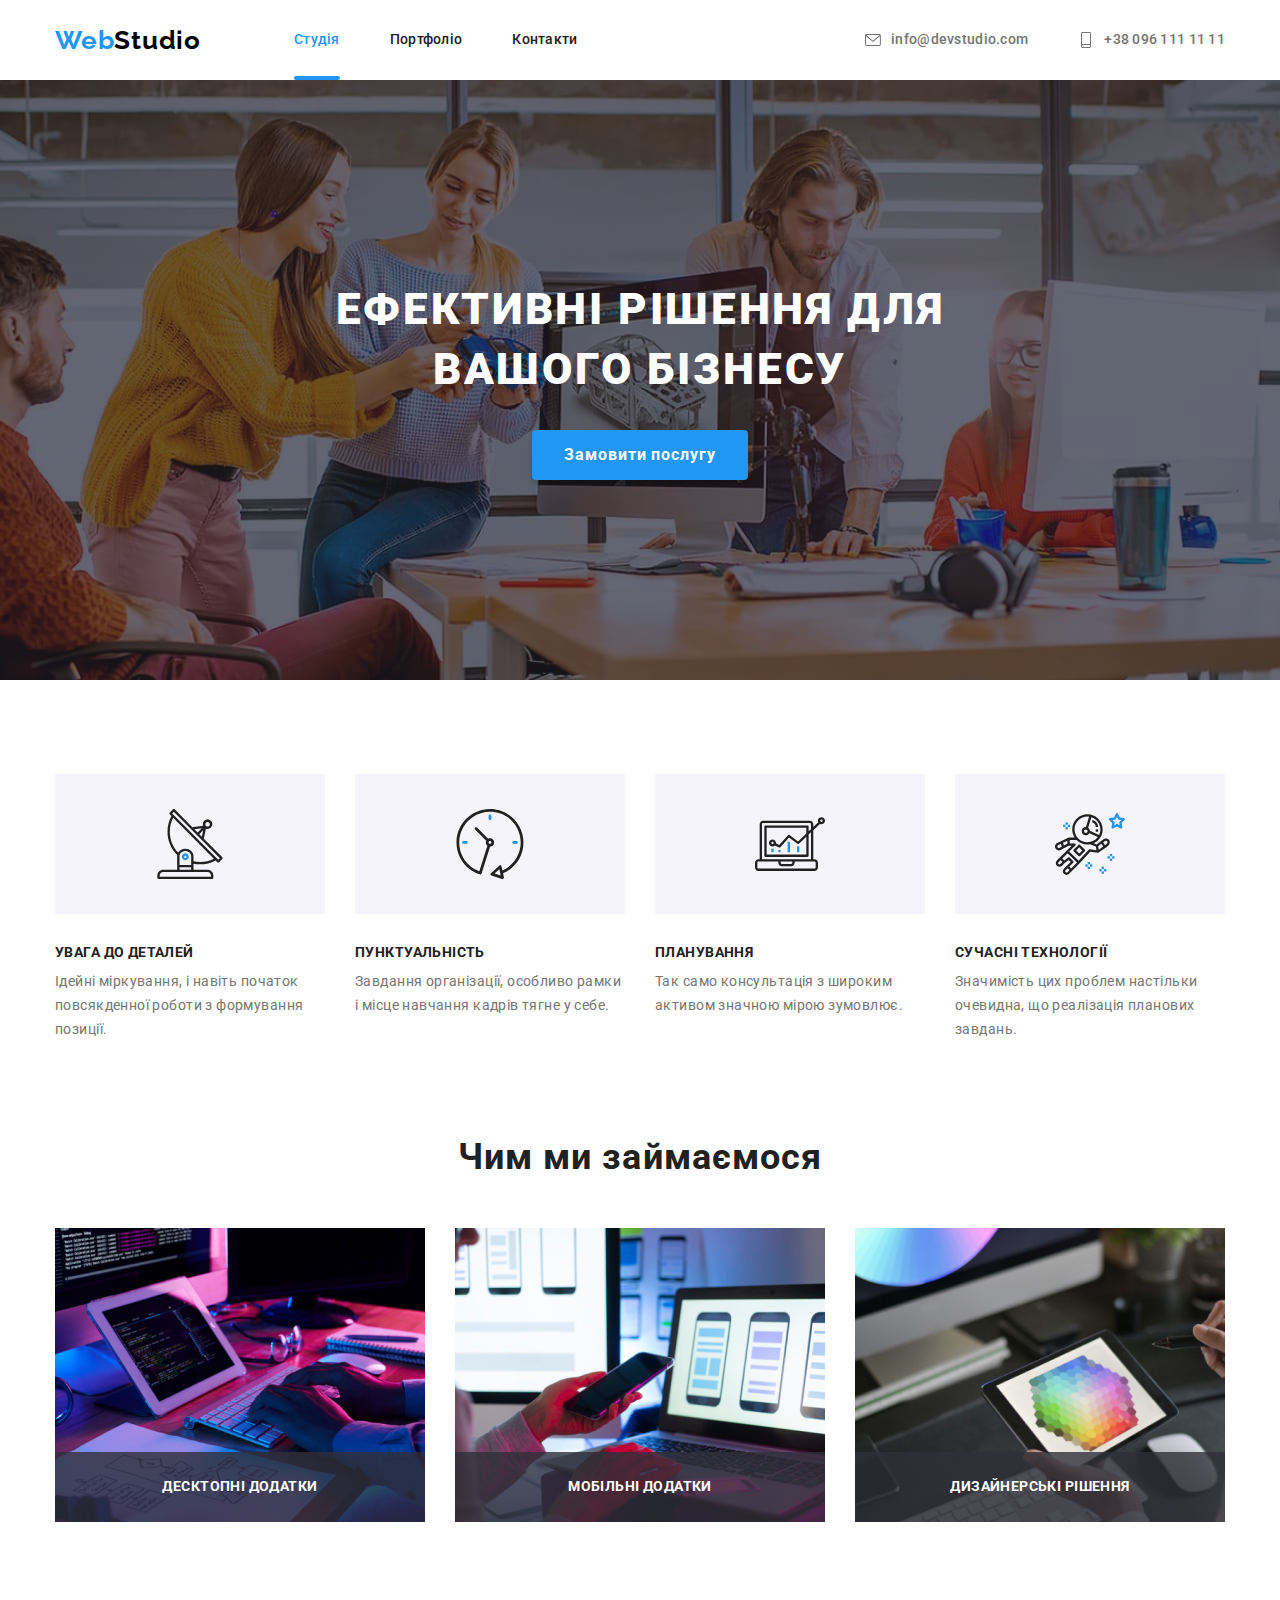
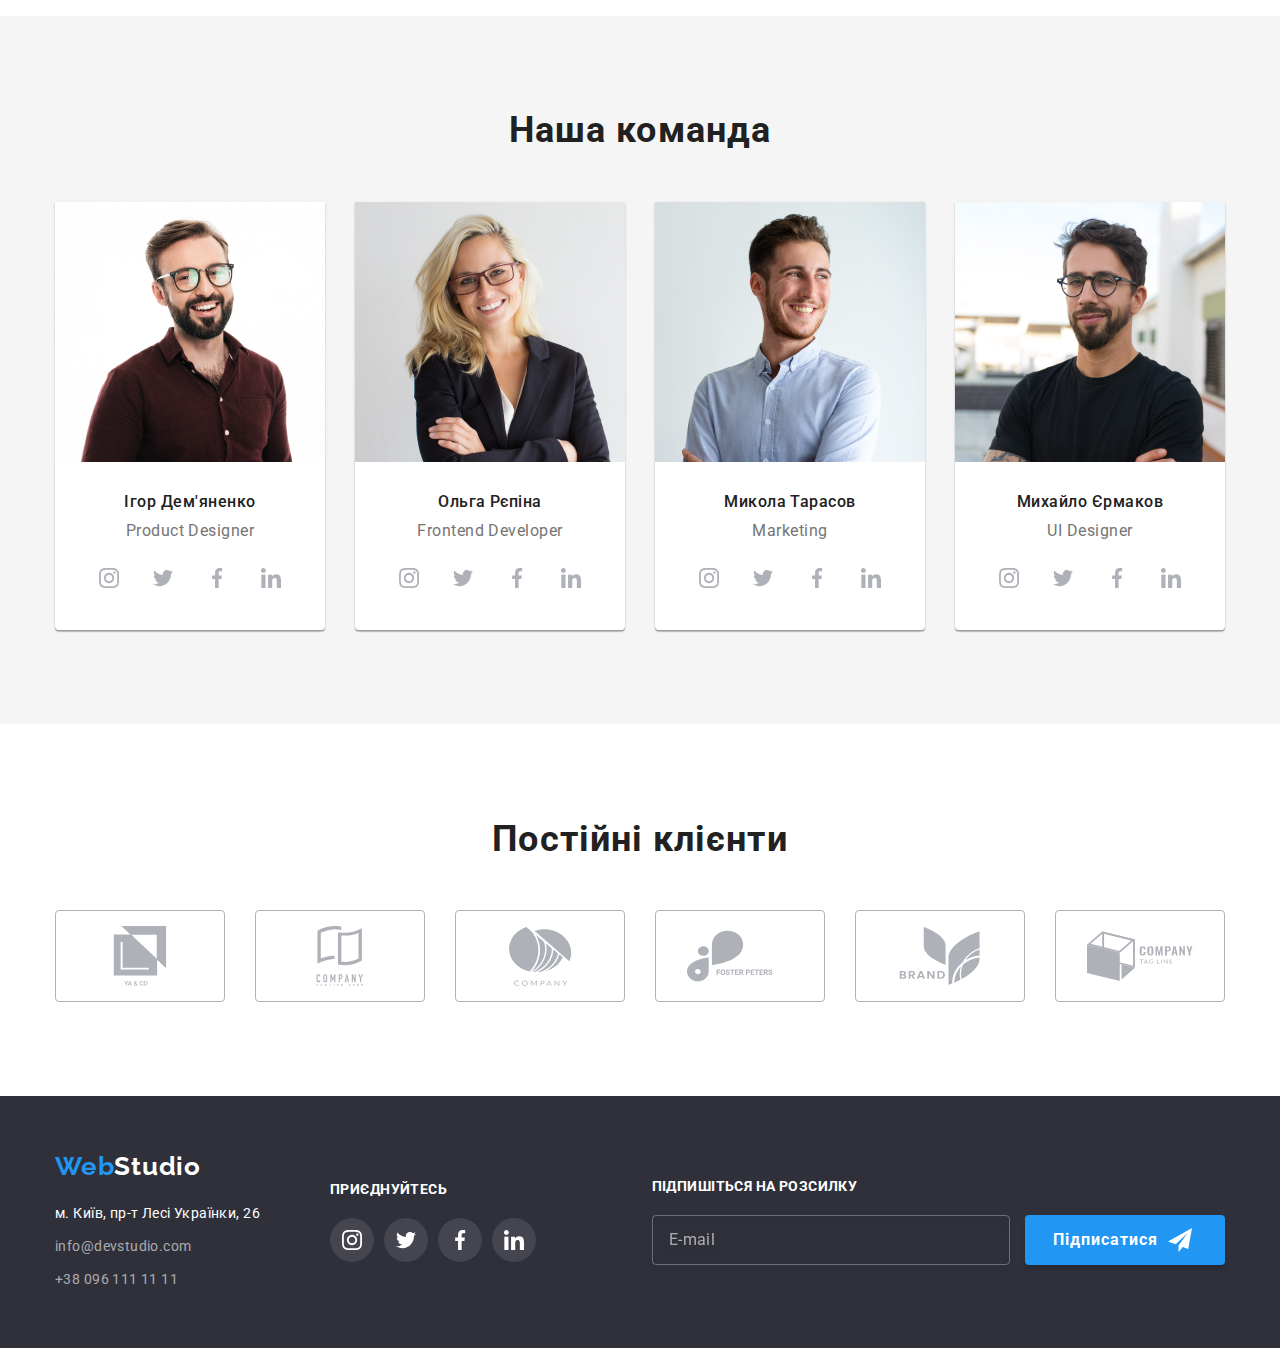
==== commit f2cca200: "%container is added" ====
--- a/index.html
+++ b/index.html
@@ -16,7 +16,7 @@
 <body>
     <!-- Header section -->
     <header class="header">
-        <div class="header__content container">
+        <div class="header__content">
             <nav class="header__navigation">
                 <div class="logo"><a class="logo__label" href="./index.html" target="_self"><span class="logo__text">Web</span>Studio</a></div>
                 <ul class="header-nav header-nav--positioning">
@@ -49,14 +49,14 @@
         <main>
             <!-- Hero section-->
             <section class="hero">
-                <div class="hero-content container">
+                <div class="hero-content">
                     <h1 class="hero-content__title">Ефективні рішення для<br> вашого бізнесу</h1>
                     <button type="button" class="hero-content__button" data-modal-open>Замовити послугу</button>
                 </div>
             </section>
             
             <!--Advantages section-->
-            <section class="advantages container padding--top">
+            <section class="advantages padding--top">
                 <h2 class="visually-hidden">Переваги</h2> <!-- логічний заголовок -->
                 <ul class="advantages__list">
                     <li class="advantages__item">
@@ -101,7 +101,7 @@
             </section>
 
             <!-- Wokring profiles -->
-            <section class="working container padding--bottom">
+            <section class="working padding--bottom">
                 <h2 class="working__title working__title--decoration padding--top">Чим ми займаємося</h2>
                 <ul class="working__list">
                     <li class="working__item">
@@ -280,7 +280,7 @@
                 </ul>
             </section>
             <!-- Works section -->
-            <section class="our-works container">
+            <section class="our-works">
                 <div class="our-works__content padding--top padding--bottom">
                     <h2 class="our-works__topic">Постійні клієнти</h2>
                     <ul class="our-works__list">
@@ -332,7 +332,7 @@
         </main>
     <!-- Footer Section -->
     <footer class="footer">
-        <div class="footer__content container">
+        <div class="footer__content">
             <div class="footer-address">
                 <a href="./index.html" target="_self" class="footer-address__logo"><span class="footer-address__label">Web</span>Studio</a>
                 <address>
--- a/css/main.min.css
+++ b/css/main.min.css
@@ -1 +1 @@
-/*! modern-normalize v1.1.0 | MIT License | https://github.com/sindresorhus/modern-normalize */*,::before,::after{-webkit-box-sizing:border-box;box-sizing:border-box}html{line-height:1.15;-webkit-text-size-adjust:100%;-moz-tab-size:4;-o-tab-size:4;tab-size:4}body{margin:0;font-family:system-ui,"Segoe UI",Roboto,Helvetica,Arial,sans-serif,"Apple Color Emoji","Segoe UI Emoji"}hr{height:0;color:inherit}abbr[title]{-webkit-text-decoration:underline dotted;text-decoration:underline dotted}b,strong{font-weight:bolder}code,kbd,samp,pre{font-family:ui-monospace,SFMono-Regular,Consolas,"Liberation Mono",Menlo,monospace;font-size:1em}small{font-size:80%}sub,sup{font-size:75%;line-height:0;position:relative;vertical-align:baseline}sub{bottom:-0.25em}sup{top:-0.5em}table{text-indent:0;border-color:inherit}button,input,optgroup,select,textarea{font-family:inherit;font-size:100%;line-height:1.15;margin:0}button,select{text-transform:none}button,[type=button],[type=reset],[type=submit]{-webkit-appearance:button}::-moz-focus-inner{border-style:none;padding:0}:-moz-focusring{outline:1px dotted ButtonText}:-moz-ui-invalid{box-shadow:none}legend{padding:0}progress{vertical-align:baseline}::-webkit-inner-spin-button,::-webkit-outer-spin-button{height:auto}[type=search]{-webkit-appearance:textfield;outline-offset:-2px}::-webkit-search-decoration{-webkit-appearance:none}::-webkit-file-upload-button{-webkit-appearance:button;font:inherit}summary{display:list-item}.container{width:1200px;padding:0 15px;margin-left:auto;margin-right:auto}h1,h2,h3,h4,h5,h6,p,ul{margin:0;padding:0}ul{list-style:none}a{text-decoration:none}.visually-hidden{position:absolute;white-space:nowrap;width:1px;height:1px;overflow:hidden;border:0;padding:0;clip:rect(0 0 0 0);-webkit-clip-path:inset(50%);clip-path:inset(50%);margin:-1px}.padding--top{padding-top:94px}.padding--bottom{padding-bottom:94px}.header__content,.header__navigation{display:-webkit-box;display:-ms-flexbox;display:flex;-webkit-box-align:center;-ms-flex-align:center;align-items:center}.logo__label{font-family:"Raleway";font-style:normal;font-weight:700;font-size:26px;line-height:1.19;letter-spacing:.03em;color:#000}.logo__text{color:#2196f3}.header-nav{display:-webkit-box;display:-ms-flexbox;display:flex}.header-nav__item{font-weight:500;font-size:14px;line-height:1.14;letter-spacing:.02em;color:#212121}.header-nav__item:not(:last-child){margin-right:50px}.header-nav__link{position:relative;font-style:normal;font-weight:500;font-size:14px;line-height:1.14;letter-spacing:.02em;color:#212121;-webkit-transition:color 250ms cubic-bezier(0.4, 0, 0.2, 1);transition:color 250ms cubic-bezier(0.4, 0, 0.2, 1)}.header-nav__link:focus,.header-nav__link:hover,.header-nav__link--current{color:#2196f3}.header-nav__link--current::after{position:absolute;content:"";bottom:0;left:0;width:100%;height:4px;border-radius:2px;background-color:#2196f3}.header-nav__link--decoration{display:-webkit-box;display:-ms-flexbox;display:flex;padding:32px 0}.header-nav--positioning{margin-left:91px}.header-contact{display:-webkit-box;display:-ms-flexbox;display:flex;margin-left:auto}.header-contact__item:not(:last-child){margin-right:50px}.header-contact__link{color:#757575;font-weight:500;font-size:14px;line-height:1.14;letter-spacing:.02em;-webkit-transition:color 250ms cubic-bezier(0.4, 0, 0.2, 1);transition:color 250ms cubic-bezier(0.4, 0, 0.2, 1)}.header-contact__link:hover,.header-contact__link:focus{color:#2196f3}.header-contact__link:visited{color:#757575}.header-contact__link--decoration{display:-webkit-box;display:-ms-flexbox;display:flex;padding:32px 0}.header-contact__icon{width:16px;height:16px;margin-right:10px;fill:#757575;-webkit-transition:fill 250ms cubic-bezier(0.4, 0, 0.2, 1);transition:fill 250ms cubic-bezier(0.4, 0, 0.2, 1)}.header-contact__link:focus .header-contact__icon,.header-contact__link:hover .header-contact__icon{fill:#2196f3}.hero{max-width:1600px;height:600px;background-image:-webkit-gradient(linear, left top, right top, from(rgba(47, 48, 58, 0.4)), to(rgba(47, 48, 58, 0.4))),url(../image/bgImg.jpg);background-image:linear-gradient(to right, rgba(47, 48, 58, 0.4), rgba(47, 48, 58, 0.4)),url(../image/bgImg.jpg);background-repeat:no-repeat;background-size:cover;background-position:center;margin-left:auto;margin-right:auto;background-color:#2f303a;text-align:center;padding-top:200px}.hero-content__title{font-style:normal;font-weight:900;font-size:44px;line-height:1.36;letter-spacing:.06em;text-transform:uppercase;color:#fff;margin-bottom:30px}.hero-content__button{background:#2196f3;padding:10px 32px;font-weight:700;font-size:16px;line-height:1.875;letter-spacing:.06em;color:#fff;-webkit-box-shadow:0px 4px 4px rgba(0,0,0,.15);box-shadow:0px 4px 4px rgba(0,0,0,.15);border-radius:4px;border:none;-webkit-transition:background 250ms cubic-bezier(0.4, 0, 0.2, 1),color 200ms cubic-bezier(0.4, 0, 0.2, 1);transition:background 250ms cubic-bezier(0.4, 0, 0.2, 1),color 200ms cubic-bezier(0.4, 0, 0.2, 1)}.hero-content__button:hover,.hero-content__button:focus{cursor:pointer;background:#188ce8}.advantages__list{display:-webkit-box;display:-ms-flexbox;display:flex}.advantages__item{display:inline-block;width:270px}.advantages__item:not(:last-child){margin-right:30px}.advantages__card{display:-webkit-box;display:-ms-flexbox;display:flex;-webkit-box-pack:center;-ms-flex-pack:center;justify-content:center;-webkit-box-align:center;-ms-flex-align:center;align-items:center;width:270px;height:140px;background-color:#f5f4fa}.advantages__title{font-weight:700;font-size:14px;line-height:16px;letter-spacing:.03em;text-transform:uppercase;color:#212121;padding-top:30px;padding-bottom:10px}.advantages__details{font-weight:400;font-size:14px;line-height:1.71;letter-spacing:.03em;color:#757575}.working__title{font-weight:700;font-size:36px;line-height:1.166666;letter-spacing:.03em;color:#212121;text-align:center;padding-bottom:50px}.working__list{display:-webkit-box;display:-ms-flexbox;display:flex;-webkit-box-pack:center;-ms-flex-pack:center;justify-content:center;-webkit-box-align:center;-ms-flex-align:center;align-items:center}.working__item:not(:last-child){margin-right:30px}.working__product-thumb{position:relative}.working__product-image{display:block}.working__product-text{position:absolute;display:-webkit-inline-box;display:-ms-inline-flexbox;display:inline-flex;-webkit-box-pack:center;-ms-flex-pack:center;justify-content:center;-webkit-box-align:center;-ms-flex-align:center;align-items:center;bottom:0;left:0;height:70px;width:100%;font-weight:700;font-size:14px;line-height:1.14;letter-spacing:.03em;text-transform:uppercase;color:#fff;background-color:rgba(47,48,58,.8);opacity:1}.team-block{background-color:#f5f5f5}.team-block__topic{text-align:center;padding-bottom:50px;font-weight:700;font-size:36px;line-height:1.16;letter-spacing:.03em;color:var(--color-2121)}.team-block__list{display:-webkit-box;display:-ms-flexbox;display:flex;-webkit-box-pack:center;-ms-flex-pack:center;justify-content:center}.team-block__item{-webkit-box-shadow:0px 1px 3px rgba(0,0,0,.12),0px 1px 1px rgba(0,0,0,.14),0px 2px 1px rgba(0,0,0,.2);box-shadow:0px 1px 3px rgba(0,0,0,.12),0px 1px 1px rgba(0,0,0,.14),0px 2px 1px rgba(0,0,0,.2);border-radius:0px 0px 4px 4px;background-color:#fff}.team-block__item:not(:last-child){margin-right:30px}.team-block__image{display:block}.developer{padding:30px 0}.developer__name{font-weight:500;font-size:16px;line-height:19px;text-align:center;letter-spacing:.03em;color:#212121}.developer__position{font-weight:400;font-size:16px;line-height:19px;text-align:center;letter-spacing:.03em;color:#757575;padding-top:10px}.social{display:-webkit-box;display:-ms-flexbox;display:flex;-webkit-box-pack:center;-ms-flex-pack:center;justify-content:center;-webkit-box-align:center;-ms-flex-align:center;align-items:center;padding-top:16px}.social__item:not(:last-child){padding-right:10px}.social__link{display:-webkit-inline-box;display:-ms-inline-flexbox;display:inline-flex;border-radius:50%;-webkit-transition:background-color 250ms cubic-bezier(0.4, 0, 0.2, 1);transition:background-color 250ms cubic-bezier(0.4, 0, 0.2, 1);padding:12px}.social__link:hover,.social__link:focus{background-color:#2196f3}.social__logo{fill:#afb1b8;-webkit-transition:fill 250ms cubic-bezier(0.4, 0, 0.2, 1);transition:fill 250ms cubic-bezier(0.4, 0, 0.2, 1)}.social__link:hover .social__logo,.social__link:focus .social__logo{fill:#fff}.our-works__topic{font-weight:700;font-size:36px;line-height:42px;text-align:center;letter-spacing:.03em;color:#212121;padding-bottom:50px}.our-works__list{display:-webkit-box;display:-ms-flexbox;display:flex}.our-works__item:not(:last-child){margin-right:30px}.our-works__link{display:-webkit-box;display:-ms-flexbox;display:flex;-webkit-box-pack:center;-ms-flex-pack:center;justify-content:center;-webkit-box-align:center;-ms-flex-align:center;align-items:center;width:170px;height:92px;border:1px solid #afb1b8;border-radius:4px;-webkit-transition-property:fill,border;transition-property:fill,border;-webkit-transition-duration:250ms;transition-duration:250ms;-webkit-transition-timing-function:cubic-bezier(0.4, 0, 0.2, 1);transition-timing-function:cubic-bezier(0.4, 0, 0.2, 1)}.our-works__link:hover,.our-works__link:focus{border:1px solid #2196f3}.our-works__logo{fill:#afb1b8;-webkit-transition-property:fill;transition-property:fill;-webkit-transition-duration:250ms;transition-duration:250ms;-webkit-transition-timing-function:cubic-bezier(0.4, 0, 0.2, 1);transition-timing-function:cubic-bezier(0.4, 0, 0.2, 1)}.our-works__link:hover .our-works__logo,.our-works__link:focus .our-works__logo{fill:#2196f3}.footer{background-color:#2f303a}.footer__content{display:-webkit-box;display:-ms-flexbox;display:flex;height:252px}.footer-address,.footer-social,.footer-subscribe{display:-webkit-box;display:-ms-flexbox;display:flex;-webkit-box-orient:vertical;-webkit-box-direction:normal;-ms-flex-direction:column;flex-direction:column;-webkit-box-pack:center;-ms-flex-pack:center;justify-content:center}.footer-address{margin-right:70px}.footer-address__logo{font-family:"Raleway";font-weight:700;font-size:26px;line-height:1.19;letter-spacing:.03em;color:#fff;padding-bottom:20px}.footer-address__label{color:#2196f3}.footer-address__location{font-style:normal;font-weight:400;font-size:14px;line-height:1.71;letter-spacing:.03em;color:#fff}.footer-address__contact{font-style:normal}.footer-address__item{display:block;padding-top:9px}.footer-address__link{font-weight:400;font-size:14px;line-height:1.71;letter-spacing:.03em;color:rgba(255,255,255,.6)}.footer-social__title{font-weight:700;font-size:14px;line-height:1.14;letter-spacing:.03em;text-transform:uppercase;color:#fff;padding-bottom:20px}.footer-social__list{display:-webkit-box;display:-ms-flexbox;display:flex}.footer-social__item:not(:last-child){margin-right:10px}.footer-social__link{background:rgba(255,255,255,.1)}.footer-social__logo{fill:#fff}.footer-subscribe{margin-left:auto}.footer-subscribe__label{display:block;font-weight:700;font-size:14px;line-height:1.14;letter-spacing:.03em;text-transform:uppercase;color:#fff;margin-bottom:20px}.footer-subscribe__input{width:358px;height:50px;padding:15px 16px;background-color:rgba(0,0,0,0);border:1px solid rgba(255,255,255,.3);-webkit-filter:drop-shadow(0px 4px 4px rgba(0, 0, 0, 0.15));filter:drop-shadow(0px 4px 4px rgba(0, 0, 0, 0.15));border-radius:4px;color:#fff}.footer-subscribe__input::-webkit-input-placeholder{background-color:rgba(0,0,0,0);font-style:normal;font-weight:400;font-size:16px;line-height:20px;letter-spacing:.03em;color:rgba(255,255,255,.6)}.footer-subscribe__input::-moz-placeholder{background-color:rgba(0,0,0,0);font-style:normal;font-weight:400;font-size:16px;line-height:20px;letter-spacing:.03em;color:rgba(255,255,255,.6)}.footer-subscribe__input:-ms-input-placeholder{background-color:rgba(0,0,0,0);font-style:normal;font-weight:400;font-size:16px;line-height:20px;letter-spacing:.03em;color:rgba(255,255,255,.6)}.footer-subscribe__input::-ms-input-placeholder{background-color:rgba(0,0,0,0);font-style:normal;font-weight:400;font-size:16px;line-height:20px;letter-spacing:.03em;color:rgba(255,255,255,.6)}.footer-subscribe__input::placeholder{background-color:rgba(0,0,0,0);font-style:normal;font-weight:400;font-size:16px;line-height:20px;letter-spacing:.03em;color:rgba(255,255,255,.6)}.footer-subscribe__button{display:-webkit-inline-box;display:-ms-inline-flexbox;display:inline-flex;width:200px;color:#fff;background:#2196f3;-webkit-box-shadow:0px 4px 4px rgba(0,0,0,.15);box-shadow:0px 4px 4px rgba(0,0,0,.15);border:none;border-radius:4px;margin-left:12px;font-weight:700;font-size:16px;line-height:30px;letter-spacing:.06em;-webkit-box-align:center;-ms-flex-align:center;align-items:center;padding:10px 28px;cursor:pointer;-webkit-transition:background-color 250ms cubic-bezier(0.4, 0, 0.2, 1);transition:background-color 250ms cubic-bezier(0.4, 0, 0.2, 1)}.footer-subscribe__button:hover,.footer-subscribe__button:focus{background-color:#188ce8}.footer-subscribe__icon{margin-left:10px}.backdrop{position:fixed;top:0;left:0;width:100%;height:100%;background-color:rgba(0,0,0,.2);opacity:1;scale:1;-webkit-transition:opacity 500ms ease,scale 500ms ease;transition:opacity 500ms ease,scale 500ms ease}.backdrop.is-hidden{opacity:0;scale:.2;pointer-events:none}.modal{position:absolute;top:50%;left:50%;-webkit-transform:translate(-50%, -50%);transform:translate(-50%, -50%);min-width:525px;background-color:#fff;-webkit-box-shadow:0px 1px 3px rgba(0,0,0,.12),0px 1px 1px rgba(0,0,0,.14),0px 2px 1px rgba(0,0,0,.2);box-shadow:0px 1px 3px rgba(0,0,0,.12),0px 1px 1px rgba(0,0,0,.14),0px 2px 1px rgba(0,0,0,.2);border-radius:4px}.modal__button{position:absolute;display:-webkit-box;display:-ms-flexbox;display:flex;-webkit-box-pack:center;-ms-flex-pack:center;justify-content:center;-webkit-box-align:center;-ms-flex-align:center;align-items:center;right:8px;top:8px;width:30px;height:30px;border-radius:50%;border:1px solid rgba(0,0,0,.1);color:#000;background-color:rgba(0,0,0,0);cursor:pointer}.modal__icon{vertical-align:middle;fill:#000;-webkit-transition:fill 250ms cubic-bezier(0.4, 0, 0.2, 1);transition:fill 250ms cubic-bezier(0.4, 0, 0.2, 1)}.modal__button:hover .modal__icon{fill:#2196f3}.modal-content{padding:44px 44px 36px 36px}.modal-content__title{display:block;font-weight:700;font-size:20px;line-height:1.15;text-align:center;letter-spacing:.03em;color:#212121;margin-bottom:12px}.modal-content__block{position:relative;display:-webkit-box;display:-ms-flexbox;display:flex;-webkit-box-orient:vertical;-webkit-box-direction:normal;-ms-flex-direction:column;flex-direction:column;margin-top:4px;margin-bottom:10px}.modal-content__label{font-weight:400;font-size:12px;line-height:1.17;letter-spacing:.01em;color:#757575}.modal-content__input{height:40px;border:1px solid rgba(33,33,33,.2);border-radius:4px;padding-left:41px;margin-top:4px;-webkit-transition:border 250ms cubic-bezier(0.4, 0, 0.2, 1);transition:border 250ms cubic-bezier(0.4, 0, 0.2, 1)}.modal-content__input:hover,.modal-content__input:focus{border:1px solid #2196f3;cursor:pointer}.modal-content__icon{position:absolute;width:18px;height:18px;bottom:11px;left:15px;-webkit-transition:fill 250ms cubic-bezier(0.4, 0, 0.2, 1);transition:fill 250ms cubic-bezier(0.4, 0, 0.2, 1)}.modal-content__input:hover+.modal-content__icon,.modal-content__input:focus+.modal-content__icon,.modal-content__icon:hover,.modal-content__icon:focus{fill:#2196f3}.modal-content__comments-label{display:block}.modal-content__comments-area{resize:none;margin-top:4px;height:120px;width:100%;border:1px solid rgba(33,33,33,.2);border-radius:4px;padding:12px 16px;font-weight:400;-webkit-transition:border 250ms cubic-bezier(0.4, 0, 0.2, 1);transition:border 250ms cubic-bezier(0.4, 0, 0.2, 1)}.modal-content__comments-area:hover,.modal-content__comments-area:focus{border:1px solid #2196f3}.modal-content__comments-area::-webkit-input-placeholder{font-size:12px;line-height:1.17;letter-spacing:.01em;color:rgba(117,117,117,.5)}.modal-content__comments-area::-moz-placeholder{font-size:12px;line-height:1.17;letter-spacing:.01em;color:rgba(117,117,117,.5)}.modal-content__comments-area:-ms-input-placeholder{font-size:12px;line-height:1.17;letter-spacing:.01em;color:rgba(117,117,117,.5)}.modal-content__comments-area::-ms-input-placeholder{font-size:12px;line-height:1.17;letter-spacing:.01em;color:rgba(117,117,117,.5)}.modal-content__comments-area::placeholder{font-size:12px;line-height:1.17;letter-spacing:.01em;color:rgba(117,117,117,.5)}.modal-content__button{display:block;width:200px;height:50px;background:#2196f3;-webkit-box-shadow:0px 4px 4px rgba(0,0,0,.15);box-shadow:0px 4px 4px rgba(0,0,0,.15);border:none;border-radius:4px;font-weight:700;font-size:16px;line-height:30px;letter-spacing:.06em;color:#fff;margin-left:auto;margin-right:auto;-webkit-transition-property:background,"box-shadow","box-shadow";transition-property:background,"box-shadow","box-shadow";transition-property:background,"box-shadow";-webkit-transition-duration:250ms;transition-duration:250ms;-webkit-transition-timing-function:cubic-bezier(0.4, 0, 0.2, 1);transition-timing-function:cubic-bezier(0.4, 0, 0.2, 1)}.modal-content__button:hover{background:#188ce8;-webkit-box-shadow:0px 4px 4px rgba(0,0,0,.15);box-shadow:0px 4px 4px rgba(0,0,0,.15);cursor:pointer}.policy{display:-webkit-box;display:-ms-flexbox;display:flex;-webkit-box-align:center;-ms-flex-align:center;align-items:center;margin-top:20px;margin-bottom:30px}.policy__label{display:-webkit-box;display:-ms-flexbox;display:flex;-webkit-box-align:center;-ms-flex-align:center;align-items:center;color:#757575;font-style:normal;font-weight:400;font-size:14px;line-height:1.714;padding-left:48px}.policy__input{position:absolute;width:1px;height:1px;overflow:hidden;border:0;padding:0;clip:rect(0 0 0 0)}.policy__input:checked+.policy__text{background-image:url(../image/icon-checked-blue.svg);background-size:contain;background-color:#2196f3}.policy__text{position:absolute;width:16px;height:15px;border:1.5px solid #000;border-radius:2px;margin-left:-28px;-webkit-transition:border 250ms cubic-bezier(0.4, 0, 0.2, 1);transition:border 250ms cubic-bezier(0.4, 0, 0.2, 1)}.policy__input:hover+.policy__text,.policy__input:focus+.policy__text{border:1.5px solid #2196f3}.policy__link{font-weight:400;font-size:14px;line-height:1.714;letter-spacing:.03em;-webkit-text-decoration-line:underline;text-decoration-line:underline;color:#2196f3;padding-left:5px}/*# sourceMappingURL=main.min.css.map */+/*! modern-normalize v1.1.0 | MIT License | https://github.com/sindresorhus/modern-normalize */*,::before,::after{-webkit-box-sizing:border-box;box-sizing:border-box}html{line-height:1.15;-webkit-text-size-adjust:100%;-moz-tab-size:4;-o-tab-size:4;tab-size:4}body{margin:0;font-family:system-ui,"Segoe UI",Roboto,Helvetica,Arial,sans-serif,"Apple Color Emoji","Segoe UI Emoji"}hr{height:0;color:inherit}abbr[title]{-webkit-text-decoration:underline dotted;text-decoration:underline dotted}b,strong{font-weight:bolder}code,kbd,samp,pre{font-family:ui-monospace,SFMono-Regular,Consolas,"Liberation Mono",Menlo,monospace;font-size:1em}small{font-size:80%}sub,sup{font-size:75%;line-height:0;position:relative;vertical-align:baseline}sub{bottom:-0.25em}sup{top:-0.5em}table{text-indent:0;border-color:inherit}button,input,optgroup,select,textarea{font-family:inherit;font-size:100%;line-height:1.15;margin:0}button,select{text-transform:none}button,[type=button],[type=reset],[type=submit]{-webkit-appearance:button}::-moz-focus-inner{border-style:none;padding:0}:-moz-focusring{outline:1px dotted ButtonText}:-moz-ui-invalid{box-shadow:none}legend{padding:0}progress{vertical-align:baseline}::-webkit-inner-spin-button,::-webkit-outer-spin-button{height:auto}[type=search]{-webkit-appearance:textfield;outline-offset:-2px}::-webkit-search-decoration{-webkit-appearance:none}::-webkit-file-upload-button{-webkit-appearance:button;font:inherit}summary{display:list-item}.visually-hidden{position:absolute;white-space:nowrap;width:1px;height:1px;overflow:hidden;border:0;padding:0;clip:rect(0 0 0 0);-webkit-clip-path:inset(50%);clip-path:inset(50%);margin:-1px}body{font-family:"Roboto",sans-serif;font-size:14px;letter-spacing:.03em;background-color:#fff;color:#212121}h1,h2,h3,h4,h5,h6,p,ul{margin:0;padding:0}ul{list-style:none}a{text-decoration:none}.main__content,.footer__content,.our-works,.advantages,.hero-content,.header__content{width:1200px;padding:0 15px;margin-left:auto;margin-right:auto}.padding--top{padding-top:94px}.padding--bottom{padding-bottom:94px}.header__content{display:-webkit-box;display:-ms-flexbox;display:flex;-webkit-box-align:center;-ms-flex-align:center;align-items:center}.header__navigation{display:-webkit-box;display:-ms-flexbox;display:flex;-webkit-box-align:center;-ms-flex-align:center;align-items:center}.logo__label{font-family:"Raleway";font-style:normal;font-weight:700;font-size:26px;line-height:1.19;letter-spacing:.03em;color:#000}.logo__text{color:#2196f3}.header-nav{display:-webkit-box;display:-ms-flexbox;display:flex}.header-nav__item{font-weight:500;font-size:14px;line-height:1.14;letter-spacing:.02em;color:#212121}.header-nav__item:not(:last-child){margin-right:50px}.header-nav__link{position:relative;font-style:normal;font-weight:500;font-size:14px;line-height:1.14;letter-spacing:.02em;color:#212121;-webkit-transition:color 250ms cubic-bezier(0.4, 0, 0.2, 1);transition:color 250ms cubic-bezier(0.4, 0, 0.2, 1)}.header-nav__link:focus,.header-nav__link:hover,.header-nav__link--current{color:#2196f3}.header-nav__link--current::after{position:absolute;content:"";bottom:0;left:0;width:100%;height:4px;border-radius:2px;background-color:#2196f3}.header-nav__link--decoration{display:-webkit-box;display:-ms-flexbox;display:flex;padding:32px 0}.header-nav--positioning{margin-left:93px}.header-contact{display:-webkit-box;display:-ms-flexbox;display:flex;margin-left:auto}.header-contact__item:not(:last-child){margin-right:50px}.header-contact__link{color:#757575;font-weight:500;font-size:14px;line-height:1.14;letter-spacing:.02em;-webkit-transition:color 250ms cubic-bezier(0.4, 0, 0.2, 1);transition:color 250ms cubic-bezier(0.4, 0, 0.2, 1)}.header-contact__link:hover,.header-contact__link:focus{color:#2196f3}.header-contact__link:visited{color:#757575}.header-contact__link--decoration{display:-webkit-box;display:-ms-flexbox;display:flex;padding:32px 0}.header-contact__icon{width:16px;height:16px;margin-right:10px;fill:#757575;-webkit-transition:fill 250ms cubic-bezier(0.4, 0, 0.2, 1);transition:fill 250ms cubic-bezier(0.4, 0, 0.2, 1)}.header-contact__link:focus .header-contact__icon,.header-contact__link:hover .header-contact__icon{fill:#2196f3}.hero{max-width:1600px;height:600px;background-image:-webkit-gradient(linear, left top, right top, from(rgba(47, 48, 58, 0.4)), to(rgba(47, 48, 58, 0.4))),url(../image/bgImg.jpg);background-image:linear-gradient(to right, rgba(47, 48, 58, 0.4), rgba(47, 48, 58, 0.4)),url(../image/bgImg.jpg);background-repeat:no-repeat;background-size:cover;background-position:center;margin-left:auto;margin-right:auto;background-color:#2f303a;text-align:center;padding-top:200px}.hero-content__title{font-style:normal;font-weight:900;font-size:44px;line-height:1.36;letter-spacing:.06em;text-transform:uppercase;color:#fff;margin-bottom:30px}.hero-content__button{background:#2196f3;padding:10px 32px;font-weight:700;font-size:16px;line-height:1.875;letter-spacing:.06em;color:#fff;-webkit-box-shadow:0px 4px 4px rgba(0,0,0,.15);box-shadow:0px 4px 4px rgba(0,0,0,.15);border-radius:4px;border:none;-webkit-transition:background 250ms cubic-bezier(0.4, 0, 0.2, 1),color 200ms cubic-bezier(0.4, 0, 0.2, 1);transition:background 250ms cubic-bezier(0.4, 0, 0.2, 1),color 200ms cubic-bezier(0.4, 0, 0.2, 1)}.hero-content__button:hover,.hero-content__button:focus{cursor:pointer;background:#188ce8}.advantages__list{display:-webkit-box;display:-ms-flexbox;display:flex}.advantages__item{display:inline-block;width:270px}.advantages__item:not(:last-child){margin-right:30px}.advantages__card{display:-webkit-box;display:-ms-flexbox;display:flex;-webkit-box-pack:center;-ms-flex-pack:center;justify-content:center;-webkit-box-align:center;-ms-flex-align:center;align-items:center;width:270px;height:140px;background-color:#f5f4fa}.advantages__title{font-weight:700;font-size:14px;line-height:16px;letter-spacing:.03em;text-transform:uppercase;color:#212121;padding-top:30px;padding-bottom:10px}.advantages__details{font-weight:400;font-size:14px;line-height:1.71;letter-spacing:.03em;color:#757575}.working__title{font-weight:700;font-size:36px;line-height:1.166666;letter-spacing:.03em;color:#212121;text-align:center;padding-bottom:50px}.working__list{display:-webkit-box;display:-ms-flexbox;display:flex;-webkit-box-pack:center;-ms-flex-pack:center;justify-content:center;-webkit-box-align:center;-ms-flex-align:center;align-items:center}.working__item:not(:last-child){margin-right:30px}.working__product-thumb{position:relative}.working__product-image{display:block}.working__product-text{position:absolute;display:-webkit-inline-box;display:-ms-inline-flexbox;display:inline-flex;-webkit-box-pack:center;-ms-flex-pack:center;justify-content:center;-webkit-box-align:center;-ms-flex-align:center;align-items:center;bottom:0;left:0;height:70px;width:100%;font-weight:700;font-size:14px;line-height:1.14;letter-spacing:.03em;text-transform:uppercase;color:#fff;background-color:rgba(47,48,58,.8);opacity:1}.team-block{background-color:#f5f5f5}.team-block__topic{text-align:center;padding-bottom:50px;font-weight:700;font-size:36px;line-height:1.16;letter-spacing:.03em;color:var(--color-2121)}.team-block__list{display:-webkit-box;display:-ms-flexbox;display:flex;-webkit-box-pack:center;-ms-flex-pack:center;justify-content:center}.team-block__item{-webkit-box-shadow:0px 1px 3px rgba(0,0,0,.12),0px 1px 1px rgba(0,0,0,.14),0px 2px 1px rgba(0,0,0,.2);box-shadow:0px 1px 3px rgba(0,0,0,.12),0px 1px 1px rgba(0,0,0,.14),0px 2px 1px rgba(0,0,0,.2);border-radius:0px 0px 4px 4px;background-color:#fff}.team-block__item:not(:last-child){margin-right:30px}.team-block__image{display:block}.developer{padding:30px 0}.developer__name{font-weight:500;font-size:16px;line-height:19px;text-align:center;letter-spacing:.03em;color:#212121}.developer__position{font-weight:400;font-size:16px;line-height:19px;text-align:center;letter-spacing:.03em;color:#757575;padding-top:10px}.social{display:-webkit-box;display:-ms-flexbox;display:flex;-webkit-box-pack:center;-ms-flex-pack:center;justify-content:center;-webkit-box-align:center;-ms-flex-align:center;align-items:center;padding-top:16px}.social__item:not(:last-child){padding-right:10px}.social__link{display:-webkit-inline-box;display:-ms-inline-flexbox;display:inline-flex;border-radius:50%;-webkit-transition:background-color 250ms cubic-bezier(0.4, 0, 0.2, 1);transition:background-color 250ms cubic-bezier(0.4, 0, 0.2, 1);padding:12px}.social__link:hover,.social__link:focus{background-color:#2196f3}.social__logo{fill:#afb1b8;-webkit-transition:fill 250ms cubic-bezier(0.4, 0, 0.2, 1);transition:fill 250ms cubic-bezier(0.4, 0, 0.2, 1)}.social__link:hover .social__logo,.social__link:focus .social__logo{fill:#fff}.our-works__topic{font-weight:700;font-size:36px;line-height:42px;text-align:center;letter-spacing:.03em;color:#212121;padding-bottom:50px}.our-works__list{display:-webkit-box;display:-ms-flexbox;display:flex}.our-works__item:not(:last-child){margin-right:30px}.our-works__link{display:-webkit-box;display:-ms-flexbox;display:flex;-webkit-box-pack:center;-ms-flex-pack:center;justify-content:center;-webkit-box-align:center;-ms-flex-align:center;align-items:center;width:170px;height:92px;border:1px solid #afb1b8;border-radius:4px;-webkit-transition-property:fill,border;transition-property:fill,border;-webkit-transition-duration:250ms;transition-duration:250ms;-webkit-transition-timing-function:cubic-bezier(0.4, 0, 0.2, 1);transition-timing-function:cubic-bezier(0.4, 0, 0.2, 1)}.our-works__link:hover,.our-works__link:focus{border:1px solid #2196f3}.our-works__logo{fill:#afb1b8;-webkit-transition-property:fill;transition-property:fill;-webkit-transition-duration:250ms;transition-duration:250ms;-webkit-transition-timing-function:cubic-bezier(0.4, 0, 0.2, 1);transition-timing-function:cubic-bezier(0.4, 0, 0.2, 1)}.our-works__link:hover .our-works__logo,.our-works__link:focus .our-works__logo{fill:#2196f3}.footer{background-color:#2f303a}.footer__content{display:-webkit-box;display:-ms-flexbox;display:flex;height:252px}.footer-address,.footer-social,.footer-subscribe{display:-webkit-box;display:-ms-flexbox;display:flex;-webkit-box-orient:vertical;-webkit-box-direction:normal;-ms-flex-direction:column;flex-direction:column;-webkit-box-pack:center;-ms-flex-pack:center;justify-content:center}.footer-address{margin-right:70px}.footer-address__logo{font-family:"Raleway";font-weight:700;font-size:26px;line-height:1.19;letter-spacing:.03em;color:#fff;padding-bottom:20px}.footer-address__label{color:#2196f3}.footer-address__location{font-style:normal;font-weight:400;font-size:14px;line-height:1.71;letter-spacing:.03em;color:#fff}.footer-address__contact{font-style:normal}.footer-address__item{display:block;padding-top:9px}.footer-address__link{font-weight:400;font-size:14px;line-height:1.71;letter-spacing:.03em;color:rgba(255,255,255,.6)}.footer-social__title{font-weight:700;font-size:14px;line-height:1.14;letter-spacing:.03em;text-transform:uppercase;color:#fff;padding-bottom:20px}.footer-social__list{display:-webkit-box;display:-ms-flexbox;display:flex}.footer-social__item:not(:last-child){margin-right:10px}.footer-social__link{background:rgba(255,255,255,.1)}.footer-social__logo{fill:#fff}.footer-subscribe{margin-left:auto}.footer-subscribe__label{display:block;font-weight:700;font-size:14px;line-height:1.14;letter-spacing:.03em;text-transform:uppercase;color:#fff;margin-bottom:20px}.footer-subscribe__input{width:358px;height:50px;padding:15px 16px;background-color:rgba(0,0,0,0);border:1px solid rgba(255,255,255,.3);-webkit-filter:drop-shadow(0px 4px 4px rgba(0, 0, 0, 0.15));filter:drop-shadow(0px 4px 4px rgba(0, 0, 0, 0.15));border-radius:4px;color:#fff}.footer-subscribe__input::-webkit-input-placeholder{background-color:rgba(0,0,0,0);font-style:normal;font-weight:400;font-size:16px;line-height:20px;letter-spacing:.03em;color:rgba(255,255,255,.6)}.footer-subscribe__input::-moz-placeholder{background-color:rgba(0,0,0,0);font-style:normal;font-weight:400;font-size:16px;line-height:20px;letter-spacing:.03em;color:rgba(255,255,255,.6)}.footer-subscribe__input:-ms-input-placeholder{background-color:rgba(0,0,0,0);font-style:normal;font-weight:400;font-size:16px;line-height:20px;letter-spacing:.03em;color:rgba(255,255,255,.6)}.footer-subscribe__input::-ms-input-placeholder{background-color:rgba(0,0,0,0);font-style:normal;font-weight:400;font-size:16px;line-height:20px;letter-spacing:.03em;color:rgba(255,255,255,.6)}.footer-subscribe__input::placeholder{background-color:rgba(0,0,0,0);font-style:normal;font-weight:400;font-size:16px;line-height:20px;letter-spacing:.03em;color:rgba(255,255,255,.6)}.footer-subscribe__button{display:-webkit-inline-box;display:-ms-inline-flexbox;display:inline-flex;width:200px;color:#fff;background:#2196f3;-webkit-box-shadow:0px 4px 4px rgba(0,0,0,.15);box-shadow:0px 4px 4px rgba(0,0,0,.15);border:none;border-radius:4px;margin-left:12px;font-weight:700;font-size:16px;line-height:30px;letter-spacing:.06em;-webkit-box-align:center;-ms-flex-align:center;align-items:center;padding:10px 28px;cursor:pointer;-webkit-transition:background-color 250ms cubic-bezier(0.4, 0, 0.2, 1);transition:background-color 250ms cubic-bezier(0.4, 0, 0.2, 1)}.footer-subscribe__button:hover,.footer-subscribe__button:focus{background-color:#188ce8}.footer-subscribe__icon{margin-left:10px}.backdrop{position:fixed;top:0;left:0;width:100%;height:100%;background-color:rgba(0,0,0,.2);opacity:1;scale:1;-webkit-transition:opacity 500ms ease,scale 500ms ease;transition:opacity 500ms ease,scale 500ms ease}.backdrop.is-hidden{opacity:0;scale:.2;pointer-events:none}.modal{position:absolute;top:50%;left:50%;-webkit-transform:translate(-50%, -50%);transform:translate(-50%, -50%);min-width:525px;background-color:#fff;-webkit-box-shadow:0px 1px 3px rgba(0,0,0,.12),0px 1px 1px rgba(0,0,0,.14),0px 2px 1px rgba(0,0,0,.2);box-shadow:0px 1px 3px rgba(0,0,0,.12),0px 1px 1px rgba(0,0,0,.14),0px 2px 1px rgba(0,0,0,.2);border-radius:4px}.modal__button{position:absolute;display:-webkit-box;display:-ms-flexbox;display:flex;-webkit-box-pack:center;-ms-flex-pack:center;justify-content:center;-webkit-box-align:center;-ms-flex-align:center;align-items:center;right:8px;top:8px;width:30px;height:30px;border-radius:50%;border:1px solid rgba(0,0,0,.1);color:#000;background-color:rgba(0,0,0,0);cursor:pointer}.modal__icon{fill:#000;-webkit-transition:fill 250ms cubic-bezier(0.4, 0, 0.2, 1);transition:fill 250ms cubic-bezier(0.4, 0, 0.2, 1)}.modal__button:hover .modal__icon{fill:#2196f3}.modal-content{padding:44px 44px 36px 36px}.modal-content__title{display:block;font-weight:700;font-size:20px;line-height:1.15;text-align:center;letter-spacing:.03em;color:#212121;margin-bottom:12px}.modal-content__block{position:relative;display:-webkit-box;display:-ms-flexbox;display:flex;-webkit-box-orient:vertical;-webkit-box-direction:normal;-ms-flex-direction:column;flex-direction:column;margin-top:4px;margin-bottom:10px}.modal-content__label{font-weight:400;font-size:12px;line-height:1.17;letter-spacing:.01em;color:#757575}.modal-content__input{height:40px;border:1px solid rgba(33,33,33,.2);border-radius:4px;padding-left:41px;margin-top:4px;-webkit-transition:border 250ms cubic-bezier(0.4, 0, 0.2, 1);transition:border 250ms cubic-bezier(0.4, 0, 0.2, 1)}.modal-content__input:hover,.modal-content__input:focus{border:1px solid #2196f3;cursor:pointer}.modal-content__icon{position:absolute;width:18px;height:18px;bottom:11px;left:15px;-webkit-transition:fill 250ms cubic-bezier(0.4, 0, 0.2, 1);transition:fill 250ms cubic-bezier(0.4, 0, 0.2, 1)}.modal-content__input:hover+.modal-content__icon,.modal-content__input:focus+.modal-content__icon,.modal-content__icon:hover,.modal-content__icon:focus{fill:#2196f3}.modal-content__comments-label{display:block}.modal-content__comments-area{resize:none;margin-top:4px;height:120px;width:100%;border:1px solid rgba(33,33,33,.2);border-radius:4px;padding:12px 16px;font-weight:400;-webkit-transition:border 250ms cubic-bezier(0.4, 0, 0.2, 1);transition:border 250ms cubic-bezier(0.4, 0, 0.2, 1)}.modal-content__comments-area:hover,.modal-content__comments-area:focus{border:1px solid #2196f3}.modal-content__comments-area::-webkit-input-placeholder{font-size:12px;line-height:1.17;letter-spacing:.01em;color:rgba(117,117,117,.5)}.modal-content__comments-area::-moz-placeholder{font-size:12px;line-height:1.17;letter-spacing:.01em;color:rgba(117,117,117,.5)}.modal-content__comments-area:-ms-input-placeholder{font-size:12px;line-height:1.17;letter-spacing:.01em;color:rgba(117,117,117,.5)}.modal-content__comments-area::-ms-input-placeholder{font-size:12px;line-height:1.17;letter-spacing:.01em;color:rgba(117,117,117,.5)}.modal-content__comments-area::placeholder{font-size:12px;line-height:1.17;letter-spacing:.01em;color:rgba(117,117,117,.5)}.modal-content__button{display:block;width:200px;height:50px;background:#2196f3;-webkit-box-shadow:0px 4px 4px rgba(0,0,0,.15);box-shadow:0px 4px 4px rgba(0,0,0,.15);border:none;border-radius:4px;font-weight:700;font-size:16px;line-height:30px;letter-spacing:.06em;color:#fff;margin-left:auto;margin-right:auto;-webkit-transition-property:background,"box-shadow","box-shadow";transition-property:background,"box-shadow","box-shadow";transition-property:background,"box-shadow";-webkit-transition-duration:250ms;transition-duration:250ms;-webkit-transition-timing-function:cubic-bezier(0.4, 0, 0.2, 1);transition-timing-function:cubic-bezier(0.4, 0, 0.2, 1)}.modal-content__button:hover{background:#188ce8;-webkit-box-shadow:0px 4px 4px rgba(0,0,0,.15);box-shadow:0px 4px 4px rgba(0,0,0,.15);cursor:pointer}.policy{display:-webkit-box;display:-ms-flexbox;display:flex;-webkit-box-align:center;-ms-flex-align:center;align-items:center;margin-top:20px;margin-bottom:30px}.policy__label{display:-webkit-box;display:-ms-flexbox;display:flex;-webkit-box-align:center;-ms-flex-align:center;align-items:center;color:#757575;font-style:normal;font-weight:400;font-size:14px;line-height:1.714;padding-left:48px}.policy__input{position:absolute;width:1px;height:1px;overflow:hidden;border:0;padding:0;clip:rect(0 0 0 0)}.policy__input:checked+.policy__text{background-image:url(../image/icon-checked-blue.svg);background-size:contain;background-color:#2196f3}.policy__text{position:absolute;width:16px;height:15px;border:1.5px solid #000;border-radius:2px;margin-left:-28px;-webkit-transition:border 250ms cubic-bezier(0.4, 0, 0.2, 1);transition:border 250ms cubic-bezier(0.4, 0, 0.2, 1)}.policy__input:hover+.policy__text,.policy__input:focus+.policy__text{border:1.5px solid #2196f3}.policy__link{font-weight:400;font-size:14px;line-height:1.714;letter-spacing:.03em;-webkit-text-decoration-line:underline;text-decoration-line:underline;color:#2196f3;padding-left:5px}.main{border-top:1px solid #ececec}.portfolio-navigation{display:-webkit-box;display:-ms-flexbox;display:flex;-webkit-box-pack:center;-ms-flex-pack:center;justify-content:center;margin-bottom:50px}.portfolio-navigation__item:not(:last-child){margin-right:8px}.portfolio-navigation__button{font-family:inherit;cursor:pointer;padding:6px 22px;background:#f5f4fa;border-radius:4px;border:none;font-weight:500;font-size:16px;line-height:1.625;letter-spacing:.03em;-webkit-transition-property:color,background,-webkit-box-shadow;transition-property:color,background,-webkit-box-shadow;transition-property:color,background,box-shadow;transition-property:color,background,box-shadow,-webkit-box-shadow;-webkit-transition-duration:250ms;transition-duration:250ms;-webkit-transition-timing-function:cubic-bezier(0.4, 0, 0.2, 1);transition-timing-function:cubic-bezier(0.4, 0, 0.2, 1)}.portfolio-navigation__button:hover,.portfolio-navigation__button:focus{background:#2196f3;-webkit-box-shadow:0px 3px 1px rgba(0,0,0,.1),0px 1px 2px rgba(0,0,0,.08),0px 2px 2px rgba(0,0,0,.12);box-shadow:0px 3px 1px rgba(0,0,0,.1),0px 1px 2px rgba(0,0,0,.08),0px 2px 2px rgba(0,0,0,.12);color:#fff}.portfolio-product{display:-webkit-box;display:-ms-flexbox;display:flex;list-style:none;-ms-flex-wrap:wrap;flex-wrap:wrap;width:1170px}.portfolio-product__item{width:370px;margin-right:30px;margin-bottom:30px}.portfolio-product__item:nth-child(3n){margin-right:0}.portfolio-product__item:nth-last-child(-n+3){margin-bottom:0}.portfolio-product__link{-webkit-transition:-webkit-box-shadow 250ms ease;transition:-webkit-box-shadow 250ms ease;transition:box-shadow 250ms ease;transition:box-shadow 250ms ease, -webkit-box-shadow 250ms ease}.portfolio-product__link:hover,.portfolio-product__link:focus{display:inline-block;-webkit-box-shadow:0px 1px 1px rgba(0,0,0,.12),0px 4px 4px rgba(0,0,0,.06),1px 4px 6px rgba(0,0,0,.16);box-shadow:0px 1px 1px rgba(0,0,0,.12),0px 4px 4px rgba(0,0,0,.06),1px 4px 6px rgba(0,0,0,.16)}.portfolio-product__thumb{position:relative;overflow:hidden}.portfolio-product__image{display:block}.portfolio-product__overlay{position:absolute;top:0;left:0;content:"";width:100%;height:100%;background-color:rgba(33,150,243,.9);-webkit-transform:translateY(101%);transform:translateY(101%);-webkit-transition:-webkit-transform 250ms ease;transition:-webkit-transform 250ms ease;transition:transform 250ms ease;transition:transform 250ms ease, -webkit-transform 250ms ease}.portfolio-product__link:hover .portfolio-product__overlay{-webkit-transform:translateY(0%);transform:translateY(0%)}.portfolio-product__text{display:-webkit-box;display:-ms-flexbox;display:flex;-webkit-box-pack:center;-ms-flex-pack:center;justify-content:center;-webkit-box-align:center;-ms-flex-align:center;align-items:center;height:100%;padding:0 23px;font-weight:400;font-size:18px;line-height:1.55;letter-spacing:.03em;color:#fff}.portfolio-product__data{display:block;padding:20px 24px;border:1px solid #eee}.portfolio-product__name{font-weight:700;font-size:18px;line-height:2.25;letter-spacing:.06em;color:#212121;text-decoration:none}.portfolio-product__type{font-size:16px;line-height:1.875;letter-spacing:.03em;color:#757575;text-decoration:none}/*# sourceMappingURL=main.min.css.map */